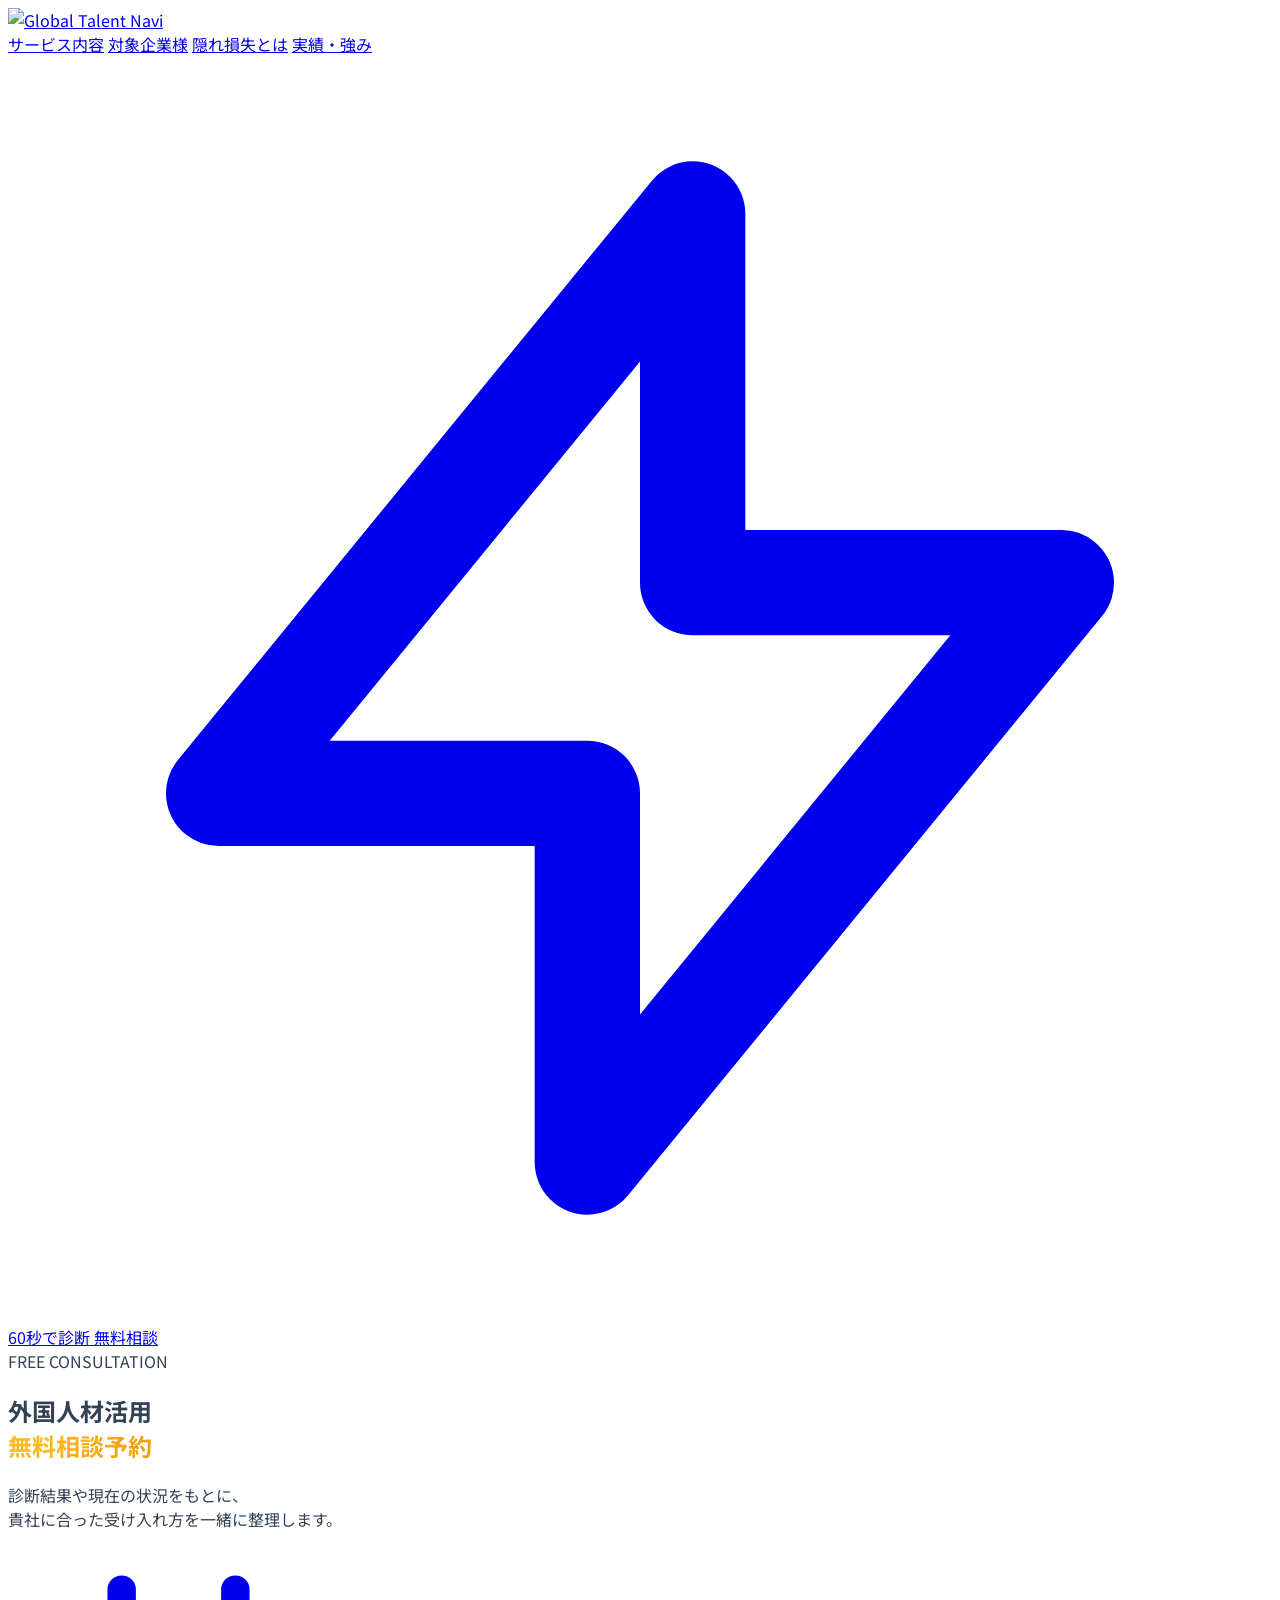
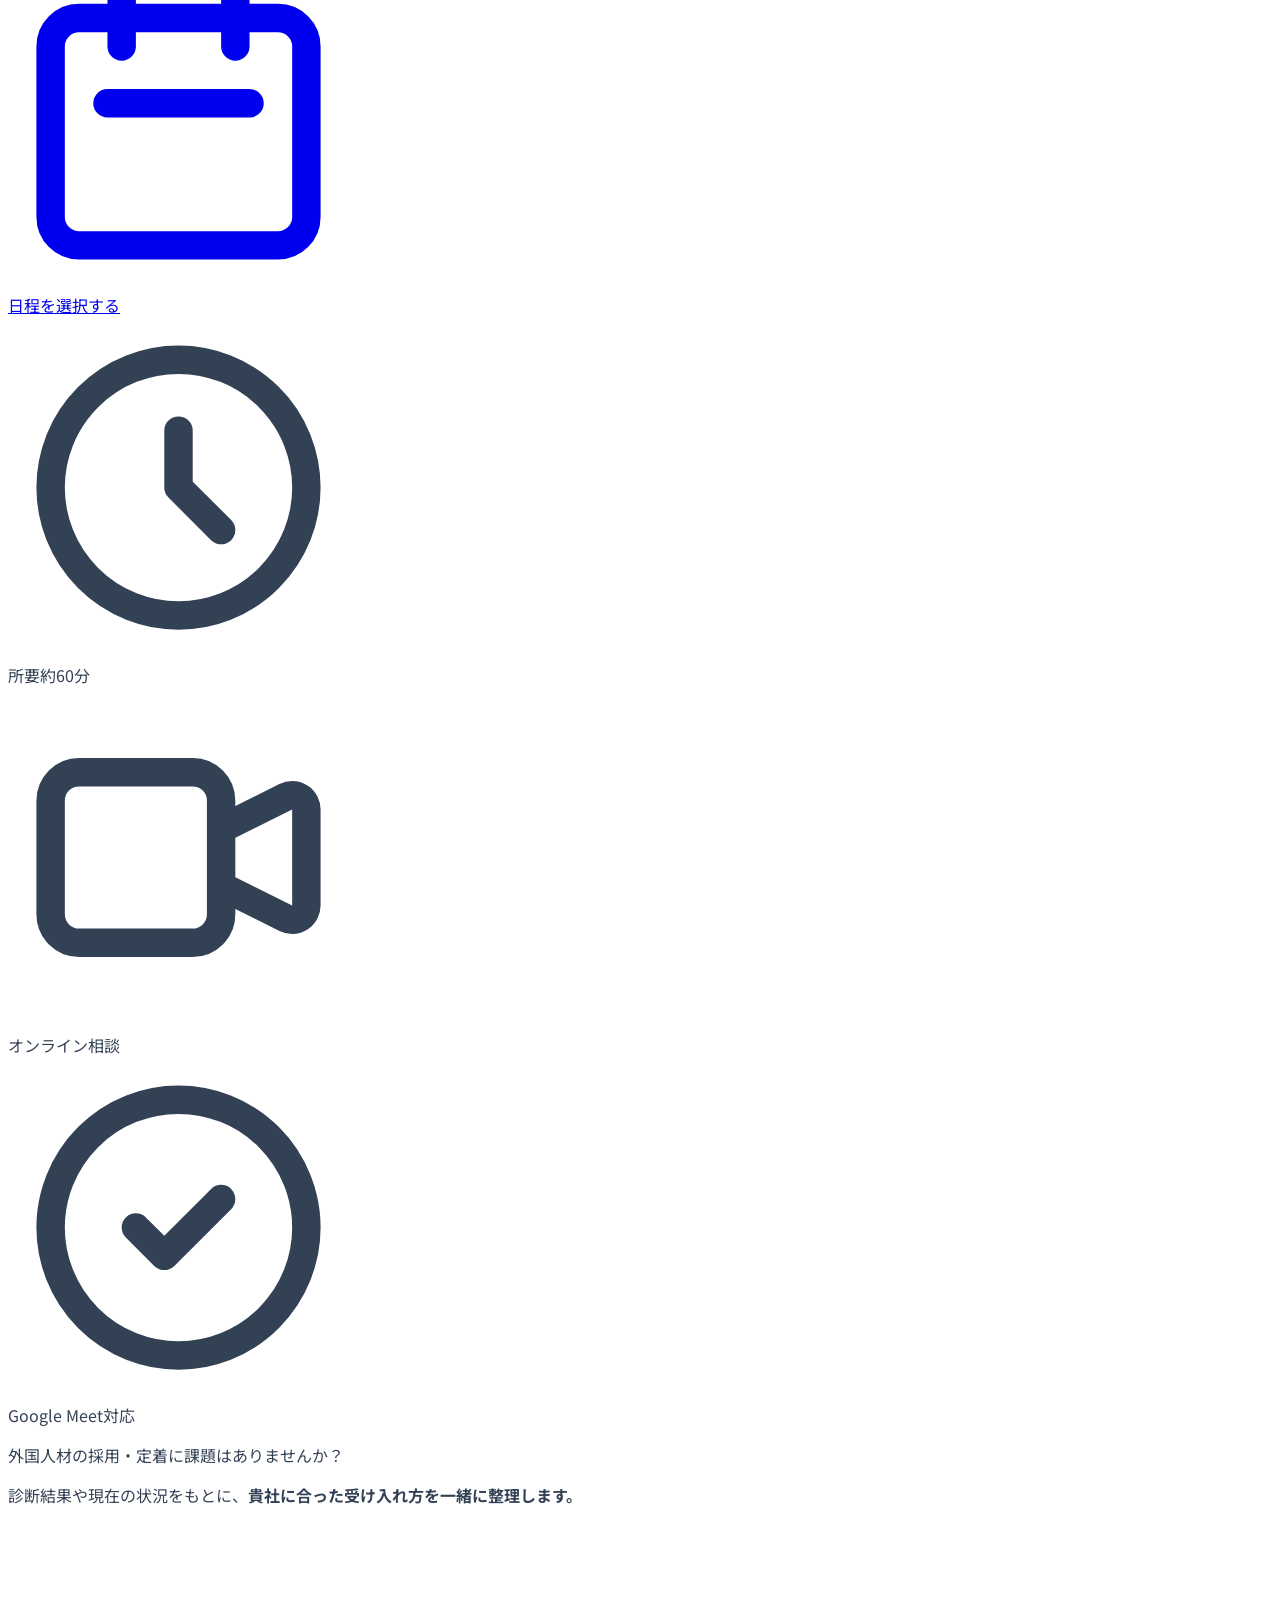
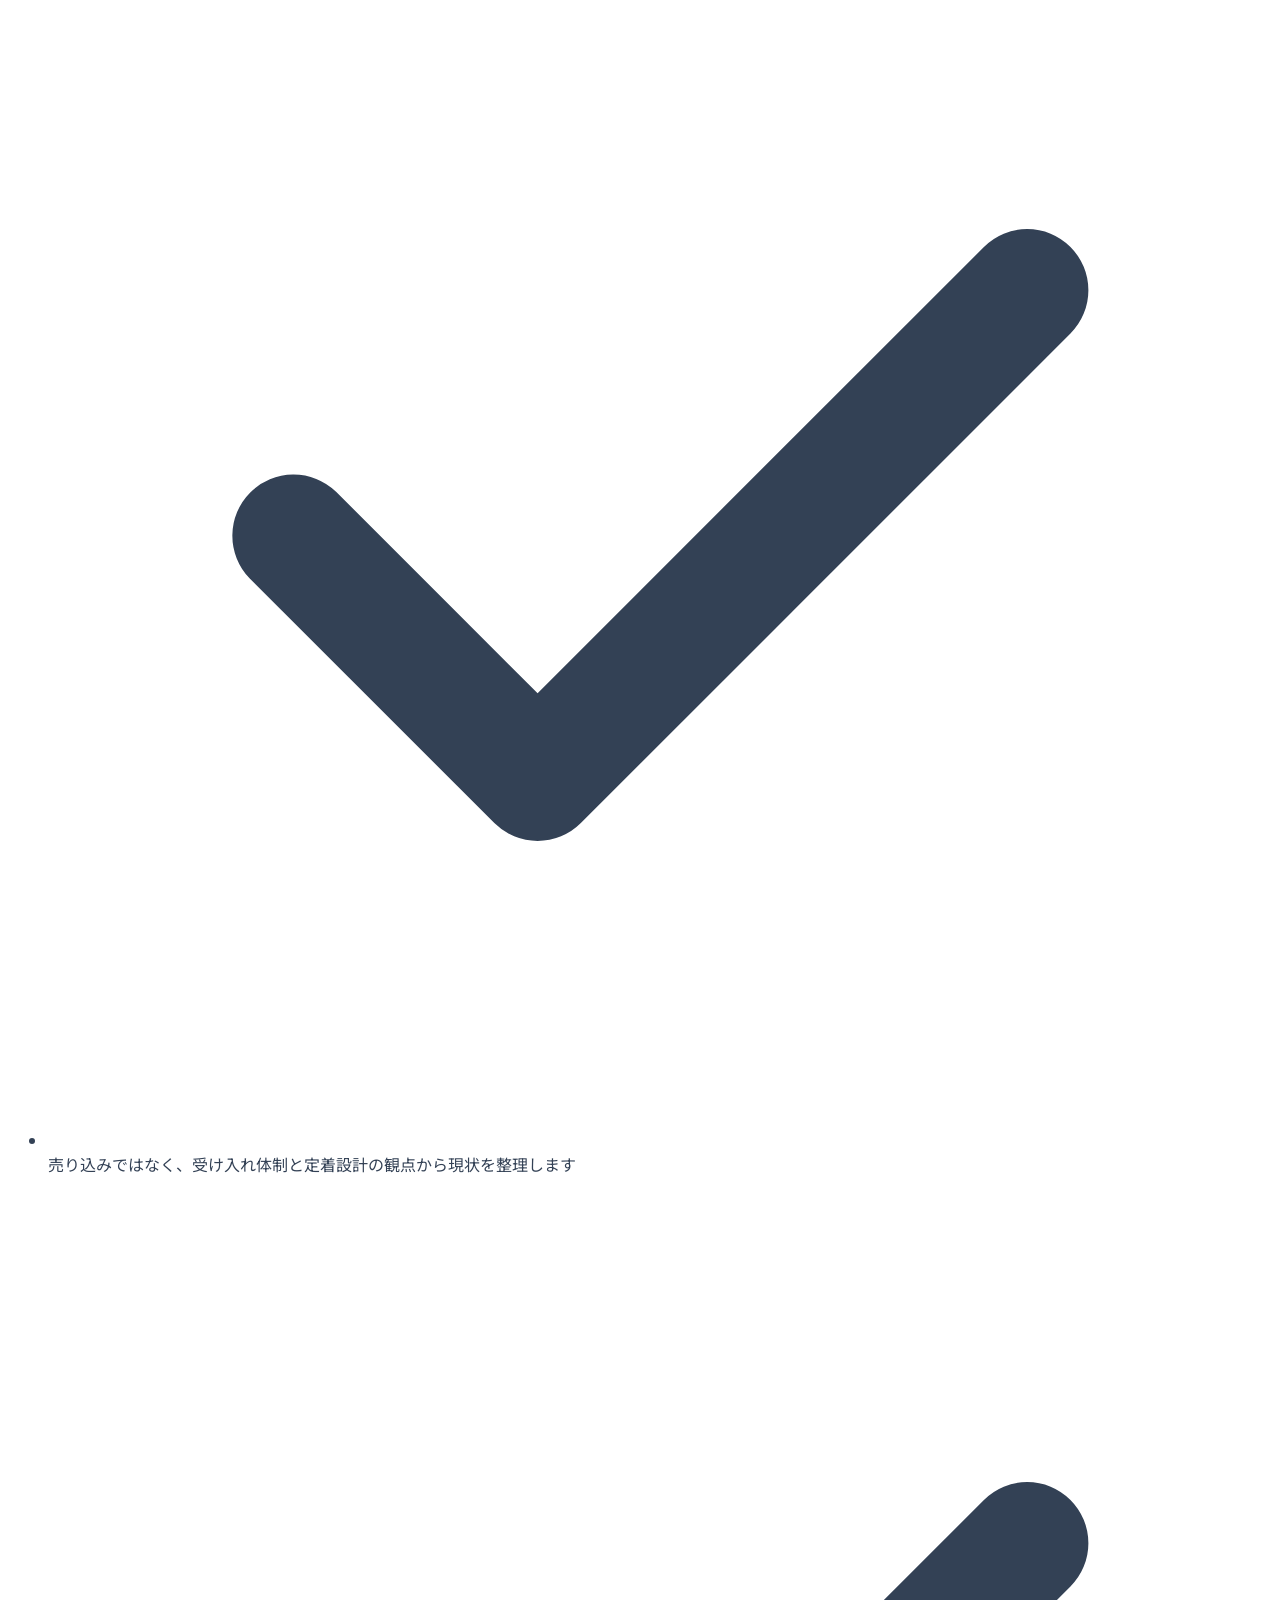
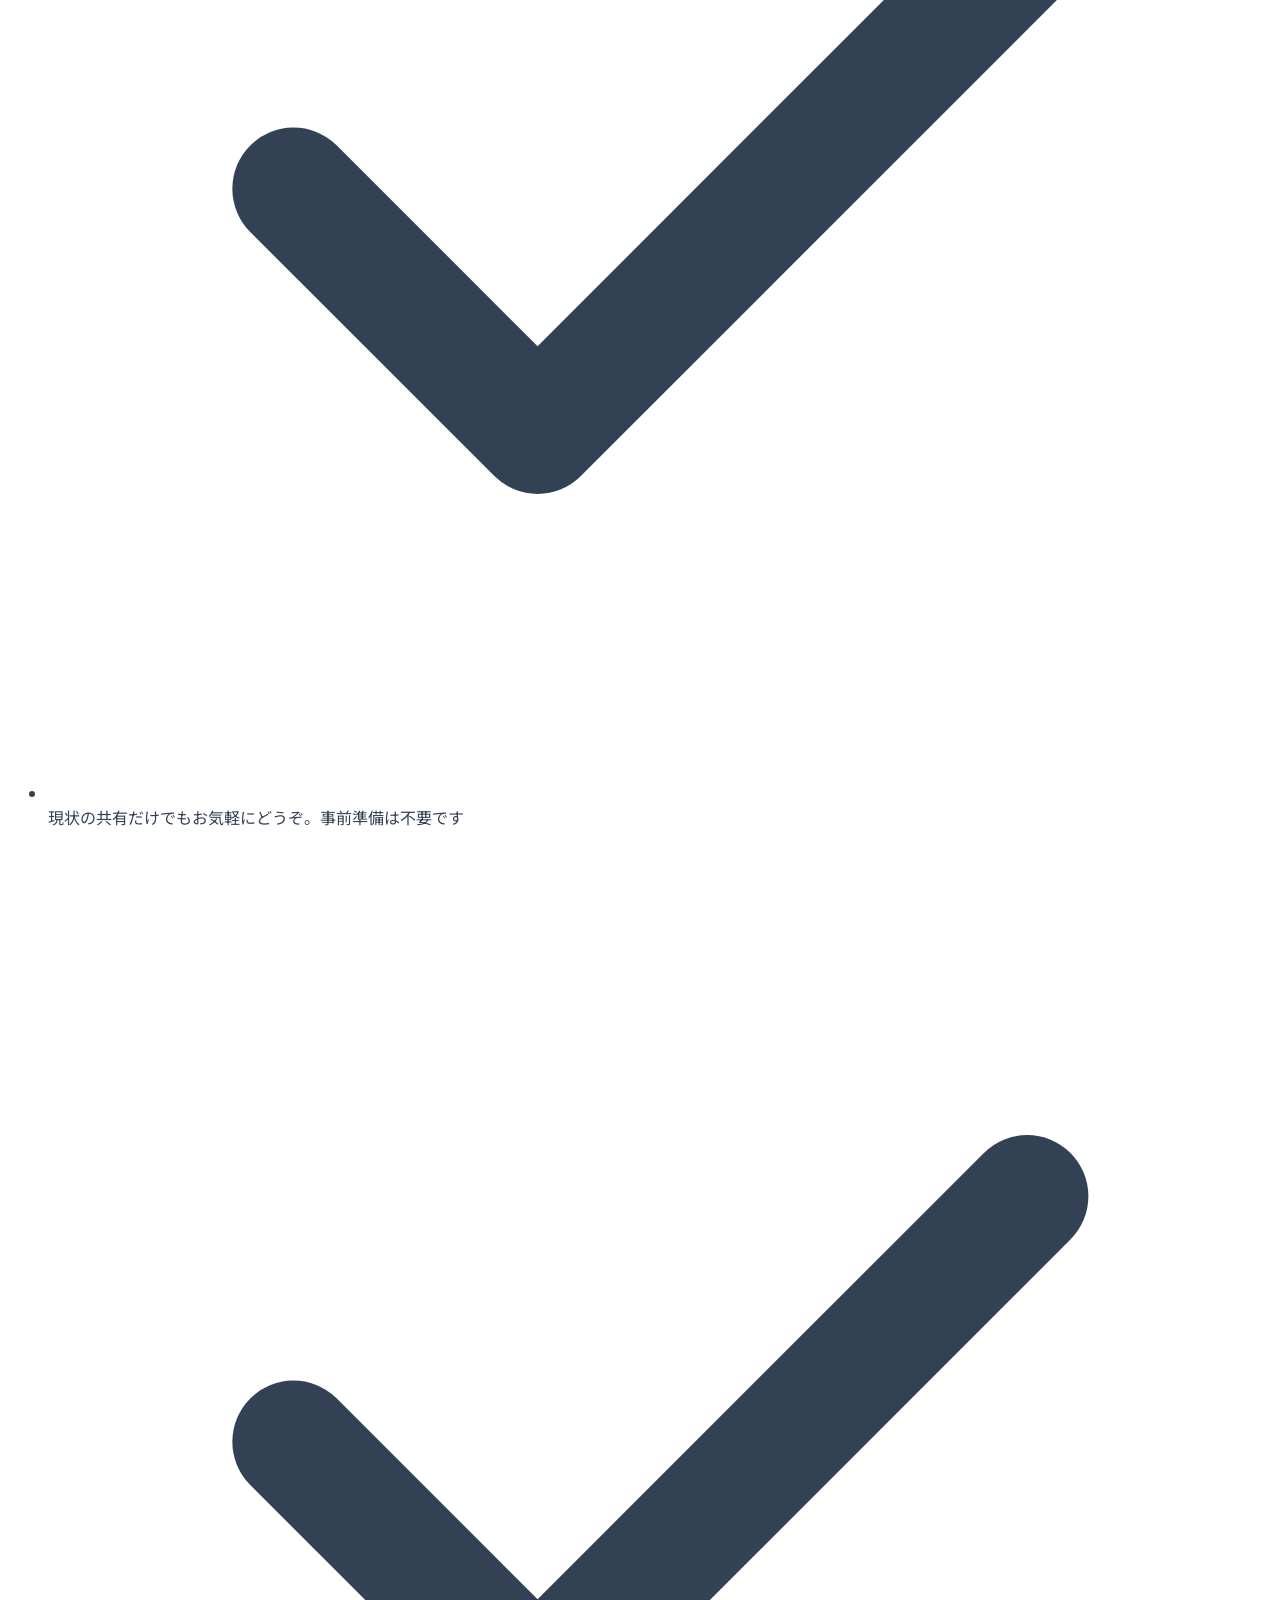
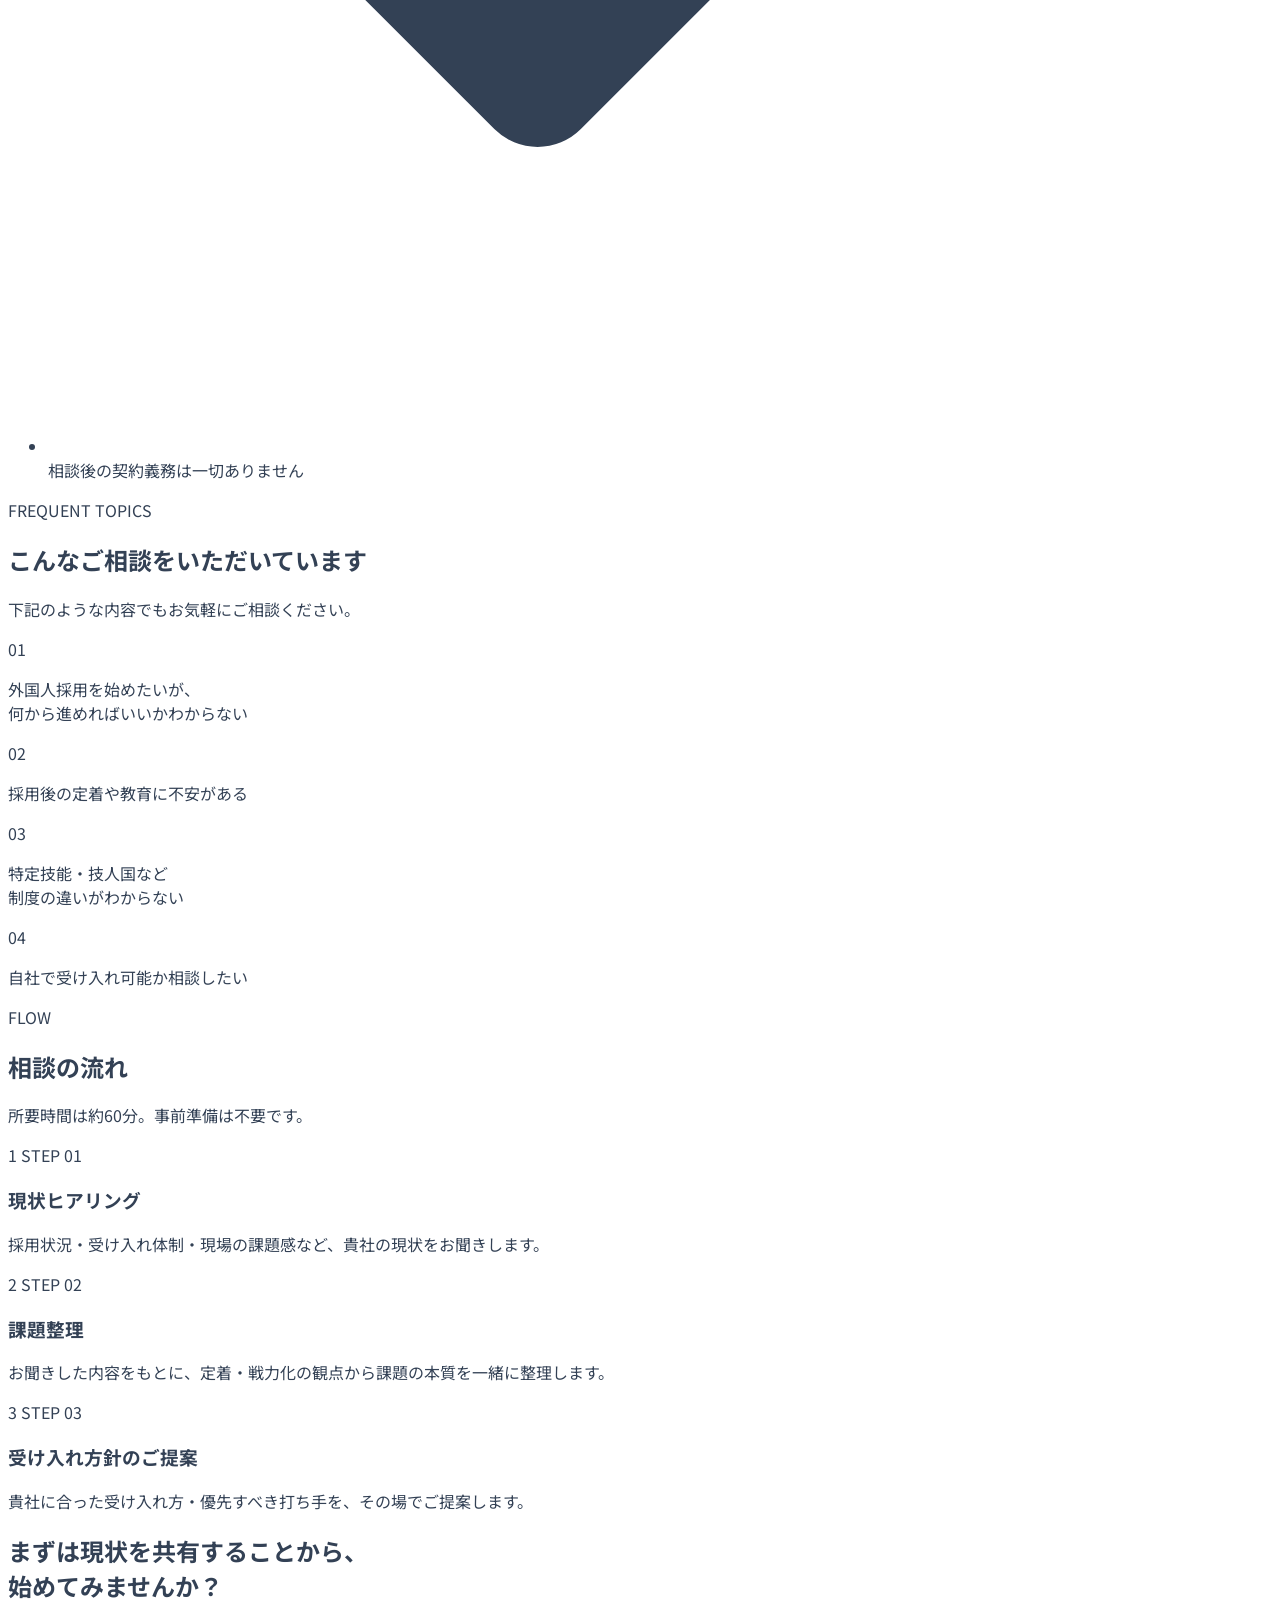
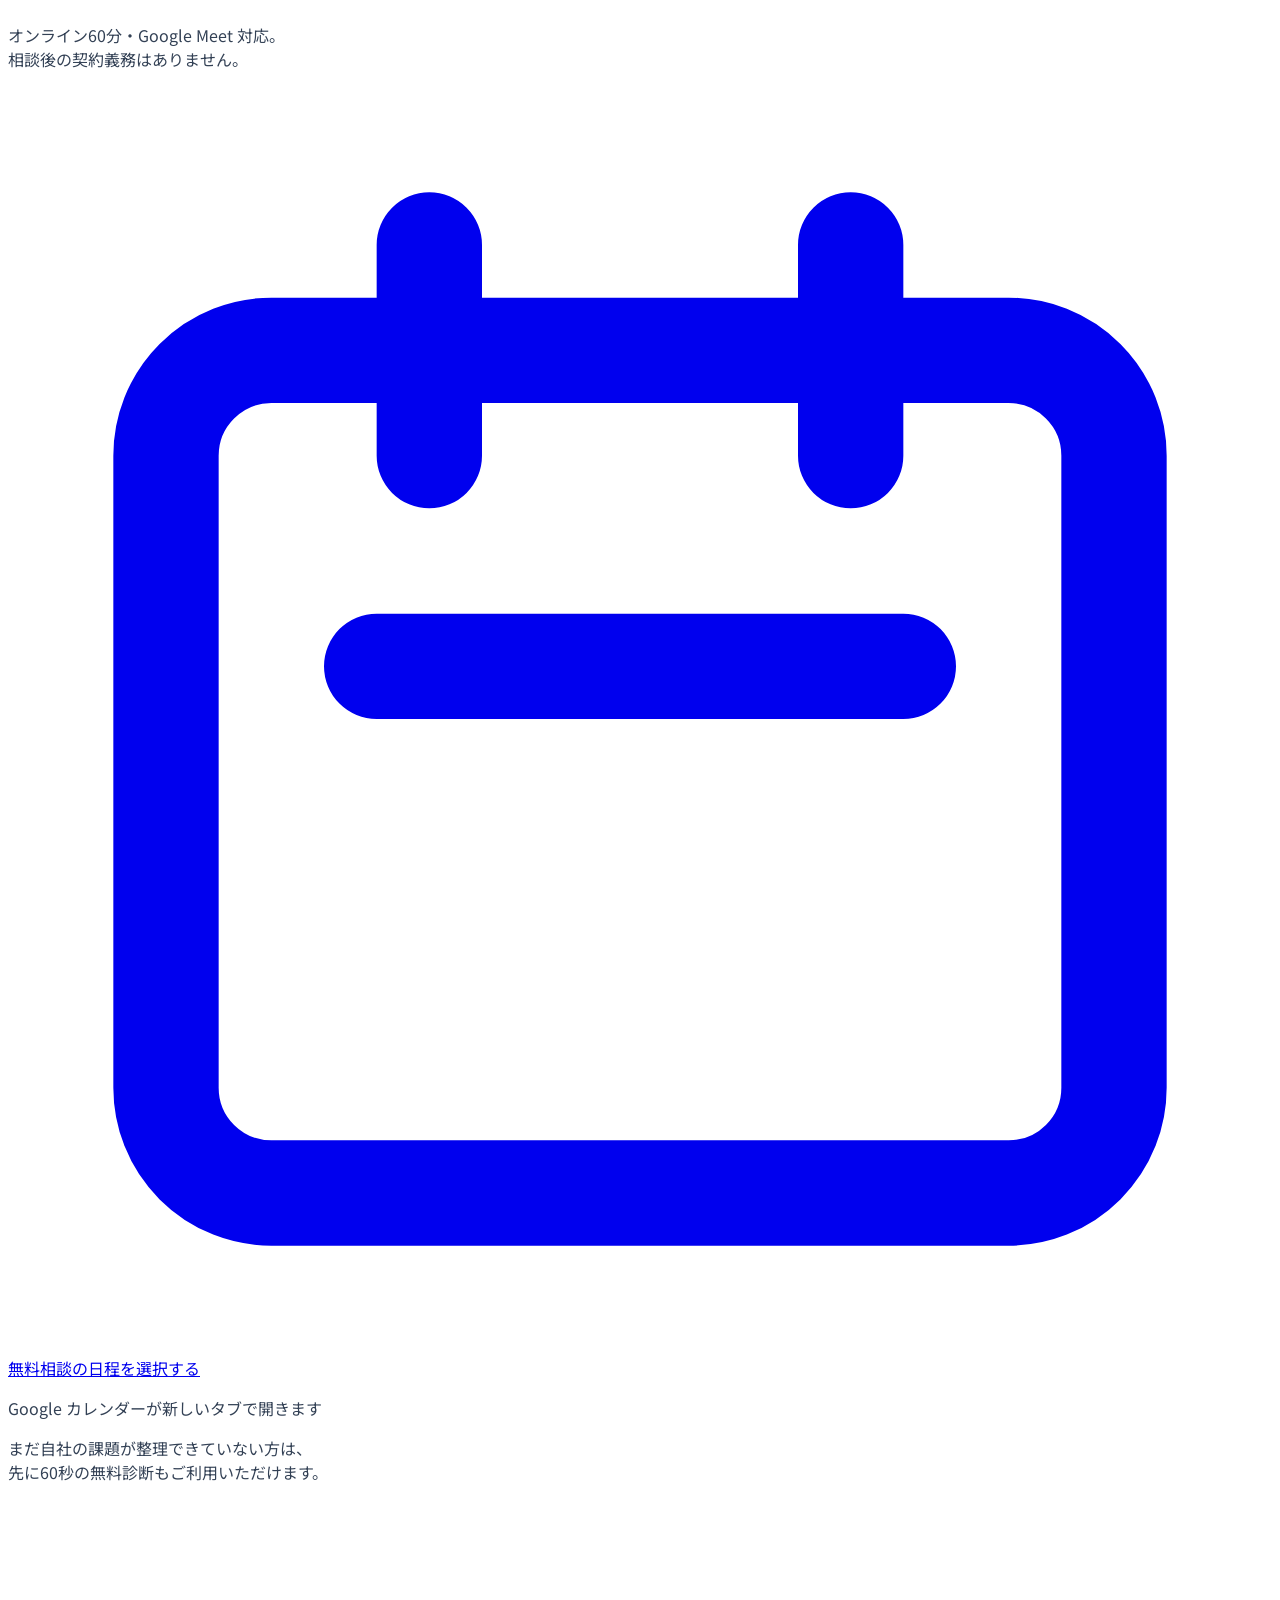
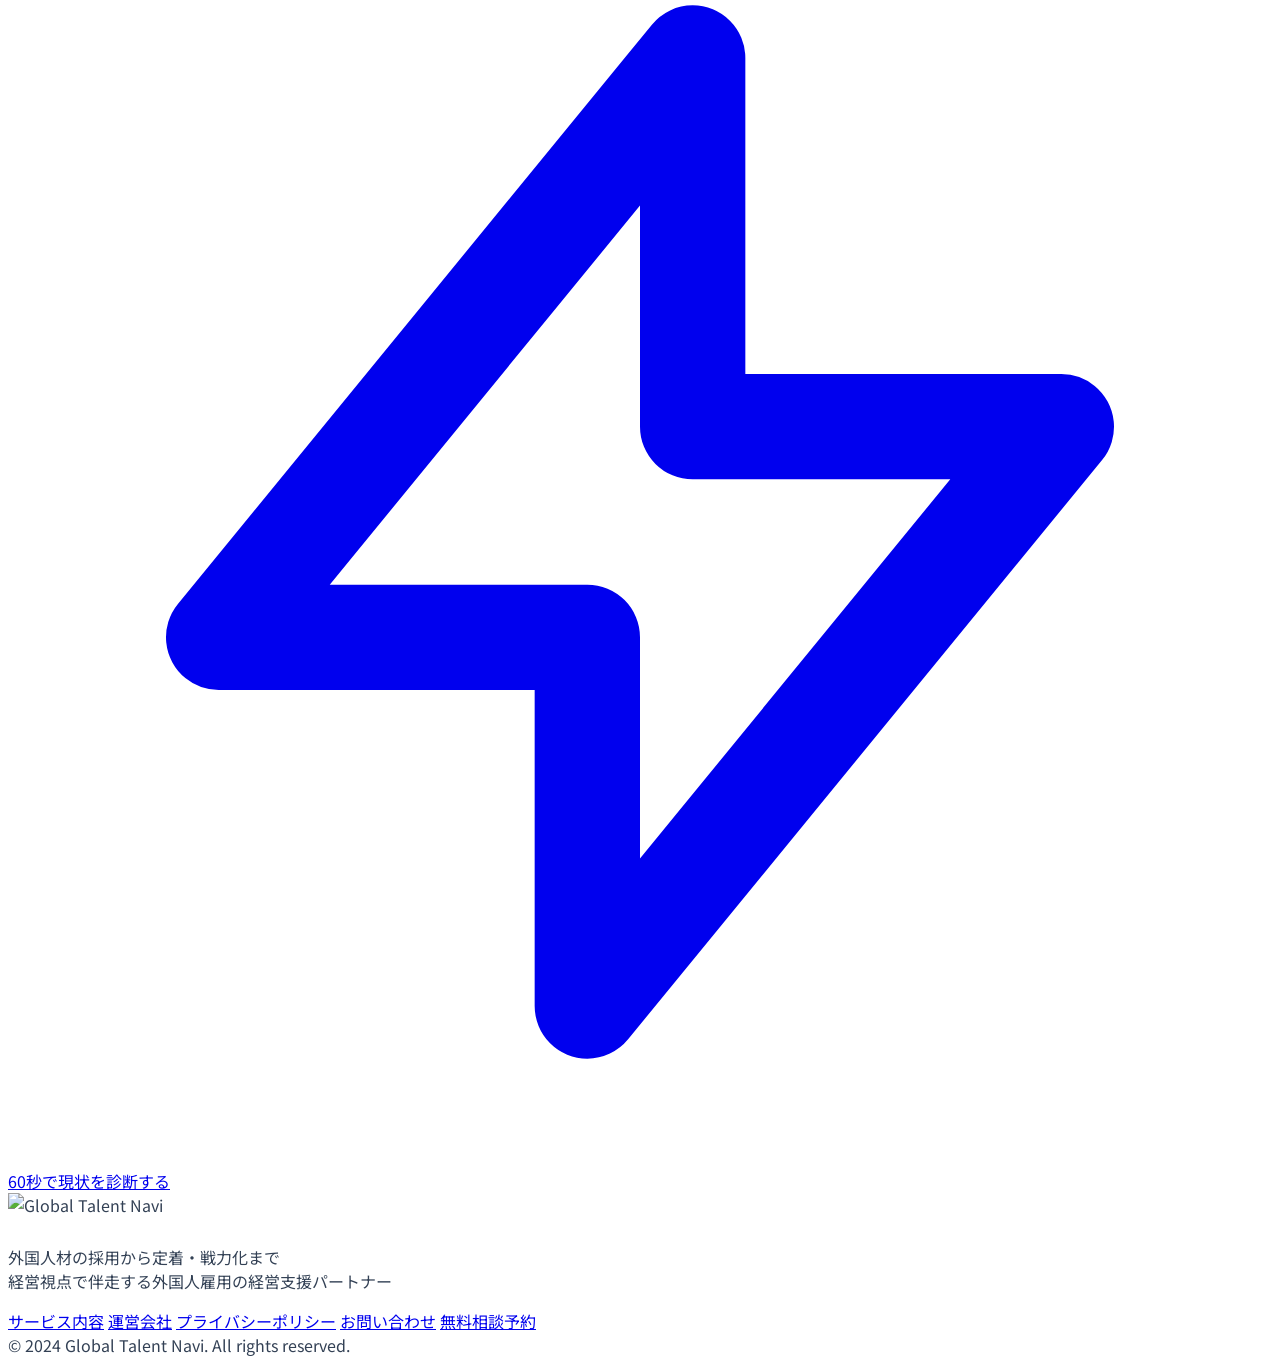
==== public/consultation/index.html @ 95b8019a "feat(consultation): add /consultation/ free consultation booking landing page - New brand-aligned bo" ====
<!DOCTYPE html>
<html lang="ja">
<head>
  <meta charset="UTF-8">
  <meta name="viewport" content="width=device-width, initial-scale=1.0">
  <!-- Google Analytics 4 -->
  <script async src="https://www.googletagmanager.com/gtag/js?id=G-HK43N5MW3L"></script>
  <script>
    window.dataLayer = window.dataLayer || [];
    function gtag(){dataLayer.push(arguments);}
    gtag('js', new Date());
    gtag('config', 'G-HK43N5MW3L');
  </script>
  <!-- End Google Analytics -->

  <title>外国人材活用 無料相談予約 | Global Talent Navi</title>
  <meta name="description" content="外国人材の採用・定着に関する無料相談（オンライン60分・Google Meet対応）。診断結果や貴社の現状をもとに、受け入れ方を一緒に整理します。">
  <meta name="robots" content="index,follow">

  <!-- OGP -->
  <meta property="og:type" content="website">
  <meta property="og:title" content="外国人材活用 無料相談予約 | Global Talent Navi">
  <meta property="og:description" content="外国人材の採用・定着に関する無料相談（オンライン60分・Google Meet対応）。診断結果や貴社の現状をもとに、受け入れ方を一緒に整理します。">
  <meta property="og:url" content="https://globaltalent-navi.com/consultation/">
  <meta property="og:image" content="https://globaltalent-navi.com/assets/images/ogp.png">
  <meta property="og:site_name" content="Global Talent Navi">
  <meta property="og:locale" content="ja_JP">

  <!-- Twitter Card -->
  <meta name="twitter:card" content="summary_large_image">
  <meta name="twitter:title" content="外国人材活用 無料相談予約 | Global Talent Navi">
  <meta name="twitter:description" content="外国人材の採用・定着に関する無料相談（オンライン60分・Google Meet対応）。診断結果や貴社の現状をもとに、受け入れ方を一緒に整理します。">
  <meta name="twitter:image" content="https://globaltalent-navi.com/assets/images/ogp.png">

  <!-- Favicon -->
  <link rel="icon" type="image/png" href="/assets/images/logo2.png">
  <link rel="apple-touch-icon" href="/assets/images/logo2.png">

  <!-- Canonical -->
  <link rel="canonical" href="https://globaltalent-navi.com/consultation/">

  <!-- Google Fonts -->
  <link rel="preconnect" href="https://fonts.googleapis.com">
  <link rel="preconnect" href="https://fonts.gstatic.com" crossorigin>
  <link href="https://fonts.googleapis.com/css2?family=Noto+Sans+JP:wght@300;400;500;700;900&display=swap" rel="stylesheet">

  <!-- Tailwind CSS via CDN -->
  <script src="https://cdn.tailwindcss.com"></script>
  <script>
    tailwind.config = {
      theme: {
        extend: {
          colors: {
            navy: {
              800: '#1e293b',
              900: '#0f172a',
            },
            gold: {
              400: '#fbbf24',
              500: '#f59e0b',
              600: '#d97706',
              700: '#b45309',
            }
          },
          fontFamily: {
            sans: ['"Noto Sans JP"', 'sans-serif'],
          }
        }
      }
    }
  </script>

  <style>
    html { scroll-behavior: smooth; }
    body { font-family: 'Noto Sans JP', sans-serif; color: #334155; }
    [id] { scroll-margin-top: 88px; }
    .footer-logo-img { height: 36px; width: auto; display: block; }
    .header-logo-img { height: 40px; width: auto; }
    .gradient-text {
      background: linear-gradient(to right, #fbbf24, #f59e0b);
      -webkit-background-clip: text;
      -webkit-text-fill-color: transparent;
    }
    .pulse-btn { animation: pulse-shadow 2.5s infinite; }
    @keyframes pulse-shadow {
      0% { box-shadow: 0 0 0 0 rgba(245, 158, 11, 0.6); }
      70% { box-shadow: 0 0 0 15px rgba(245, 158, 11, 0); }
      100% { box-shadow: 0 0 0 0 rgba(245, 158, 11, 0); }
    }
    .nowrap { display: inline-block; white-space: nowrap; }

    /* ===== Hero: スマホでもファーストビュー内にCTAが収まるよう詰める ===== */
    .hero-section {
      /* fixed header(80px) を差し引いてビューポートぴったりに */
      min-height: calc(100vh - 80px);
      display: flex;
      align-items: center;
    }
    @media (max-width: 767px) {
      .hero-title { font-size: clamp(26px, 7.2vw, 32px); line-height: 1.45; }
      .hero-sub { font-size: 14px; line-height: 1.7; }
      .hero-cta { font-size: 17px; padding: 16px 20px; min-height: 56px; }
    }
  </style>
</head>
<body class="antialiased bg-gray-50">

  <!-- ========== Header ========== -->
  <header id="header" class="fixed top-0 w-full bg-white/95 backdrop-blur-sm shadow-sm z-50">
    <div class="max-w-7xl mx-auto px-4 sm:px-6 lg:px-8 h-20 flex items-center justify-between">
      <a href="/" class="flex-shrink-0">
        <img src="/assets/images/logo2.png" alt="Global Talent Navi" class="header-logo-img">
      </a>
      <nav class="hidden lg:flex space-x-8">
        <a href="/service/" class="text-sm font-medium text-gray-600 hover:text-navy-900 transition">サービス内容</a>
        <a href="/#empathy" class="text-sm font-medium text-gray-600 hover:text-navy-900 transition">対象企業様</a>
        <a href="/#risk" class="text-sm font-medium text-gray-600 hover:text-navy-900 transition">隠れ損失とは</a>
        <a href="/#numbers" class="text-sm font-medium text-gray-600 hover:text-navy-900 transition">実績・強み</a>
      </nav>
      <div class="flex items-center gap-4">
        <a href="https://www.globaltalent-navi.com/diagnosis/" target="_blank" rel="noopener" data-cta-location="header" class="hidden md:flex text-gold-600 font-bold border-2 border-gold-500 px-4 py-2 rounded-full hover:bg-gold-50 transition text-sm items-center gap-1">
          <svg class="w-4 h-4" fill="none" stroke="currentColor" viewBox="0 0 24 24"><path stroke-linecap="round" stroke-linejoin="round" stroke-width="2" d="M13 10V3L4 14h7v7l9-11h-7z"></path></svg>
          60秒で診断
        </a>
        <a href="/consultation/" class="bg-navy-900 text-white font-bold px-6 py-2 rounded-full hover:bg-navy-800 transition text-sm">
          無料相談
        </a>
      </div>
    </div>
  </header>

  <!-- ========== Hero (ファーストビュー) ========== -->
  <section class="hero-section relative bg-navy-900 text-white pt-24 pb-12 lg:pt-28 lg:pb-20 px-4 overflow-hidden">
    <div class="absolute inset-0 z-0 opacity-20">
      <div class="absolute top-[-10%] right-[-5%] w-[40rem] h-[40rem] rounded-full bg-gold-600 blur-[100px]"></div>
      <div class="absolute bottom-[-10%] left-[-10%] w-[30rem] h-[30rem] rounded-full bg-blue-600 blur-[100px]"></div>
    </div>
    <div class="relative z-10 max-w-4xl mx-auto text-center w-full">
      <span class="text-gold-400 font-bold tracking-widest text-xs md:text-sm mb-4 inline-block border border-gold-400/60 px-3 py-1 rounded">FREE CONSULTATION</span>
      <h1 class="hero-title text-3xl md:text-5xl font-black leading-tight mb-5 md:mb-6 tracking-tight">
        外国人材活用<br class="md:hidden"><span class="gradient-text">無料相談予約</span>
      </h1>
      <p class="hero-sub text-gray-300 text-base md:text-lg leading-relaxed max-w-2xl mx-auto font-medium mb-7 md:mb-10">
        診断結果や現在の状況をもとに、<br class="md:hidden">
        貴社に合った受け入れ方を一緒に整理します。
      </p>

      <!-- メインCTA -->
      <div class="flex flex-col items-center gap-3">
        <a href="https://calendar.google.com/calendar/u/0/appointments/schedules/AcZssZ0h54zS4IpXEReThZeFR4vCksZE0X5A-HBDjZcuCIi32B-jlqhecHPG1qLvr44Y9YSF_kEb_0Fo"
           target="_blank" rel="noopener"
           data-consult-location="consultation_hero"
           class="hero-cta pulse-btn inline-flex items-center justify-center gap-2 bg-gradient-to-r from-gold-400 to-gold-600 text-navy-900 font-black text-lg md:text-2xl py-5 px-8 md:px-14 rounded-full shadow-2xl hover:scale-105 transition-transform duration-300 w-full sm:w-auto">
          <svg class="w-5 h-5 md:w-7 md:h-7" fill="none" stroke="currentColor" viewBox="0 0 24 24"><path stroke-linecap="round" stroke-linejoin="round" stroke-width="2" d="M8 7V3m8 4V3m-9 8h10M5 21h14a2 2 0 002-2V7a2 2 0 00-2-2H5a2 2 0 00-2 2v12a2 2 0 002 2z"></path></svg>
          日程を選択する
        </a>

        <!-- 仕様サマリー（チップ） -->
        <div class="mt-4 flex flex-wrap justify-center gap-x-3 gap-y-2 text-xs md:text-sm text-gray-300 font-bold">
          <span class="flex items-center gap-1 bg-white/5 border border-white/10 px-3 py-1.5 rounded-full">
            <svg class="w-3.5 h-3.5 text-gold-400" fill="none" stroke="currentColor" viewBox="0 0 24 24"><path stroke-linecap="round" stroke-linejoin="round" stroke-width="2" d="M12 8v4l3 3m6-3a9 9 0 11-18 0 9 9 0 0118 0z"></path></svg>
            所要約60分
          </span>
          <span class="flex items-center gap-1 bg-white/5 border border-white/10 px-3 py-1.5 rounded-full">
            <svg class="w-3.5 h-3.5 text-gold-400" fill="none" stroke="currentColor" viewBox="0 0 24 24"><path stroke-linecap="round" stroke-linejoin="round" stroke-width="2" d="M15 10l4.553-2.276A1 1 0 0121 8.618v6.764a1 1 0 01-1.447.894L15 14M5 18h8a2 2 0 002-2V8a2 2 0 00-2-2H5a2 2 0 00-2 2v8a2 2 0 002 2z"></path></svg>
            オンライン相談
          </span>
          <span class="flex items-center gap-1 bg-white/5 border border-white/10 px-3 py-1.5 rounded-full">
            <svg class="w-3.5 h-3.5 text-gold-400" fill="none" stroke="currentColor" viewBox="0 0 24 24"><path stroke-linecap="round" stroke-linejoin="round" stroke-width="2" d="M9 12l2 2 4-4m6 2a9 9 0 11-18 0 9 9 0 0118 0z"></path></svg>
            Google Meet対応
          </span>
        </div>
      </div>
    </div>
  </section>

  <!-- ========== 安心感セクション ========== -->
  <section class="py-14 lg:py-20 bg-white px-4 border-b border-gray-100">
    <div class="max-w-3xl mx-auto">
      <div class="bg-gray-50 border-l-4 border-gold-500 rounded-r-lg p-6 md:p-8 space-y-3 text-gray-700 leading-relaxed">
        <p class="text-base md:text-lg">外国人材の採用・定着に課題はありませんか？</p>
        <p class="text-base md:text-lg">診断結果や現在の状況をもとに、<strong class="text-navy-900">貴社に合った受け入れ方を一緒に整理します。</strong></p>
        <ul class="pt-2 space-y-2 text-sm md:text-base text-gray-600">
          <li class="flex items-start gap-2">
            <svg class="w-5 h-5 text-green-500 mt-0.5 flex-shrink-0" fill="currentColor" viewBox="0 0 20 20"><path d="M16.707 5.293a1 1 0 010 1.414l-8 8a1 1 0 01-1.414 0l-4-4a1 1 0 011.414-1.414L8 12.586l7.293-7.293a1 1 0 011.414 0z"></path></svg>
            <span>売り込みではなく、受け入れ体制と定着設計の観点から現状を整理します</span>
          </li>
          <li class="flex items-start gap-2">
            <svg class="w-5 h-5 text-green-500 mt-0.5 flex-shrink-0" fill="currentColor" viewBox="0 0 20 20"><path d="M16.707 5.293a1 1 0 010 1.414l-8 8a1 1 0 01-1.414 0l-4-4a1 1 0 011.414-1.414L8 12.586l7.293-7.293a1 1 0 011.414 0z"></path></svg>
            <span>現状の共有だけでもお気軽にどうぞ。事前準備は不要です</span>
          </li>
          <li class="flex items-start gap-2">
            <svg class="w-5 h-5 text-green-500 mt-0.5 flex-shrink-0" fill="currentColor" viewBox="0 0 20 20"><path d="M16.707 5.293a1 1 0 010 1.414l-8 8a1 1 0 01-1.414 0l-4-4a1 1 0 011.414-1.414L8 12.586l7.293-7.293a1 1 0 011.414 0z"></path></svg>
            <span>相談後の契約義務は一切ありません</span>
          </li>
        </ul>
      </div>
    </div>
  </section>

  <!-- ========== 相談内容カード ========== -->
  <section class="py-14 lg:py-20 bg-gray-50 px-4">
    <div class="max-w-5xl mx-auto">
      <div class="text-center mb-10">
        <span class="text-navy-900 font-bold tracking-widest text-sm mb-2 inline-block border border-navy-900 px-3 py-1 rounded">FREQUENT TOPICS</span>
        <h2 class="text-2xl md:text-3xl font-black text-gray-900 mt-4 leading-tight">こんなご相談をいただいています</h2>
        <p class="text-gray-600 mt-3 text-sm md:text-base">下記のような内容でもお気軽にご相談ください。</p>
      </div>
      <div class="grid md:grid-cols-2 gap-4 md:gap-6">
        <div class="bg-white border-t-4 border-navy-900 rounded-lg p-6 shadow-sm">
          <div class="flex items-start gap-3">
            <span class="flex-shrink-0 w-9 h-9 bg-navy-900 text-white rounded-full flex items-center justify-center font-bold text-sm">01</span>
            <p class="font-bold text-gray-900 leading-relaxed">外国人採用を始めたいが、<br class="md:hidden">何から進めればいいかわからない</p>
          </div>
        </div>
        <div class="bg-white border-t-4 border-navy-900 rounded-lg p-6 shadow-sm">
          <div class="flex items-start gap-3">
            <span class="flex-shrink-0 w-9 h-9 bg-navy-900 text-white rounded-full flex items-center justify-center font-bold text-sm">02</span>
            <p class="font-bold text-gray-900 leading-relaxed">採用後の定着や教育に不安がある</p>
          </div>
        </div>
        <div class="bg-white border-t-4 border-navy-900 rounded-lg p-6 shadow-sm">
          <div class="flex items-start gap-3">
            <span class="flex-shrink-0 w-9 h-9 bg-navy-900 text-white rounded-full flex items-center justify-center font-bold text-sm">03</span>
            <p class="font-bold text-gray-900 leading-relaxed">特定技能・技人国など<br class="md:hidden">制度の違いがわからない</p>
          </div>
        </div>
        <div class="bg-white border-t-4 border-navy-900 rounded-lg p-6 shadow-sm">
          <div class="flex items-start gap-3">
            <span class="flex-shrink-0 w-9 h-9 bg-navy-900 text-white rounded-full flex items-center justify-center font-bold text-sm">04</span>
            <p class="font-bold text-gray-900 leading-relaxed">自社で受け入れ可能か相談したい</p>
          </div>
        </div>
      </div>
    </div>
  </section>

  <!-- ========== 相談の流れ ========== -->
  <section class="py-14 lg:py-20 bg-white px-4 border-t border-gray-100">
    <div class="max-w-5xl mx-auto">
      <div class="text-center mb-12">
        <span class="text-gold-600 font-bold tracking-widest text-sm mb-2 inline-block border-l-4 border-gold-500 pl-2">FLOW</span>
        <h2 class="text-2xl md:text-3xl font-black text-navy-900 mt-2 leading-tight">相談の流れ</h2>
        <p class="text-gray-600 mt-3 text-sm md:text-base">所要時間は約60分。事前準備は不要です。</p>
      </div>

      <div class="grid md:grid-cols-3 gap-5 md:gap-6 relative">
        <!-- STEP 1 -->
        <div class="bg-gray-50 rounded-xl p-6 md:p-8 border border-gray-200 relative">
          <div class="flex items-center gap-3 mb-4">
            <span class="flex-shrink-0 w-12 h-12 bg-navy-900 text-white rounded-full flex items-center justify-center font-black text-lg">1</span>
            <span class="text-xs font-bold text-gold-600 tracking-widest">STEP 01</span>
          </div>
          <h3 class="font-bold text-lg text-navy-900 mb-2">現状ヒアリング</h3>
          <p class="text-gray-600 text-sm leading-relaxed">採用状況・受け入れ体制・現場の課題感など、貴社の現状をお聞きします。</p>
        </div>
        <!-- STEP 2 -->
        <div class="bg-gray-50 rounded-xl p-6 md:p-8 border border-gray-200 relative">
          <div class="flex items-center gap-3 mb-4">
            <span class="flex-shrink-0 w-12 h-12 bg-navy-900 text-white rounded-full flex items-center justify-center font-black text-lg">2</span>
            <span class="text-xs font-bold text-gold-600 tracking-widest">STEP 02</span>
          </div>
          <h3 class="font-bold text-lg text-navy-900 mb-2">課題整理</h3>
          <p class="text-gray-600 text-sm leading-relaxed">お聞きした内容をもとに、定着・戦力化の観点から課題の本質を一緒に整理します。</p>
        </div>
        <!-- STEP 3 -->
        <div class="bg-gray-50 rounded-xl p-6 md:p-8 border-2 border-gold-500 relative shadow-md">
          <div class="flex items-center gap-3 mb-4">
            <span class="flex-shrink-0 w-12 h-12 bg-gold-500 text-navy-900 rounded-full flex items-center justify-center font-black text-lg">3</span>
            <span class="text-xs font-bold text-gold-600 tracking-widest">STEP 03</span>
          </div>
          <h3 class="font-bold text-lg text-navy-900 mb-2">受け入れ方針のご提案</h3>
          <p class="text-gray-600 text-sm leading-relaxed">貴社に合った受け入れ方・優先すべき打ち手を、その場でご提案します。</p>
        </div>
      </div>
    </div>
  </section>

  <!-- ========== 下部CTA ========== -->
  <section class="py-16 lg:py-24 bg-gradient-to-br from-navy-900 to-navy-800 text-white px-4 border-t-8 border-gold-500">
    <div class="max-w-3xl mx-auto text-center">
      <h2 class="text-2xl md:text-4xl font-black mb-4 leading-tight">まずは現状を共有することから、<br class="md:hidden">始めてみませんか？</h2>
      <p class="text-gray-300 text-base md:text-lg font-medium mb-10">オンライン60分・Google Meet 対応。<br class="md:hidden">相談後の契約義務はありません。</p>

      <div class="flex flex-col items-center gap-4">
        <a href="https://calendar.google.com/calendar/u/0/appointments/schedules/AcZssZ0h54zS4IpXEReThZeFR4vCksZE0X5A-HBDjZcuCIi32B-jlqhecHPG1qLvr44Y9YSF_kEb_0Fo"
           target="_blank" rel="noopener"
           data-consult-location="consultation_bottom"
           class="pulse-btn inline-flex items-center justify-center gap-2 bg-gradient-to-r from-gold-400 to-gold-600 text-navy-900 font-black text-lg md:text-2xl py-5 px-8 md:px-14 rounded-full shadow-[0_0_40px_rgba(245,158,11,0.4)] hover:scale-105 transition-transform duration-300 w-full sm:w-auto">
          <svg class="w-5 h-5 md:w-7 md:h-7" fill="none" stroke="currentColor" viewBox="0 0 24 24"><path stroke-linecap="round" stroke-linejoin="round" stroke-width="2" d="M8 7V3m8 4V3m-9 8h10M5 21h14a2 2 0 002-2V7a2 2 0 00-2-2H5a2 2 0 00-2 2v12a2 2 0 002 2z"></path></svg>
          無料相談の日程を選択する
        </a>
        <p class="text-xs text-gray-400">Google カレンダーが新しいタブで開きます</p>
      </div>

      <!-- 補助導線 -->
      <div class="mt-14 pt-10 border-t border-gray-700">
        <p class="text-gray-300 text-sm md:text-base mb-4">まだ自社の課題が整理できていない方は、<br class="md:hidden">先に60秒の無料診断もご利用いただけます。</p>
        <a href="https://www.globaltalent-navi.com/diagnosis/" target="_blank" rel="noopener" data-cta-location="consultation_diagnosis"
           class="inline-flex items-center justify-center gap-2 text-gold-400 font-bold border-2 border-gold-400/70 px-6 py-3 rounded-full hover:bg-gold-400/10 transition text-sm md:text-base">
          <svg class="w-4 h-4" fill="none" stroke="currentColor" viewBox="0 0 24 24"><path stroke-linecap="round" stroke-linejoin="round" stroke-width="2" d="M13 10V3L4 14h7v7l9-11h-7z"></path></svg>
          60秒で現状を診断する
        </a>
      </div>
    </div>
  </section>

  <!-- ========== Footer ========== -->
  <footer class="bg-gray-900 text-gray-400 py-12 px-4 border-t border-gray-800">
    <div class="max-w-7xl mx-auto flex flex-col md:flex-row justify-between items-center gap-6">
      <div class="text-center md:text-left">
        <div class="flex items-center gap-2 justify-center md:justify-start mb-2">
          <img src="/assets/images/logo2.png" alt="Global Talent Navi" class="footer-logo-img">
        </div>
        <p class="text-sm">外国人材の採用から定着・戦力化まで<br>経営視点で伴走する外国人雇用の経営支援パートナー</p>
      </div>
      <div class="flex flex-wrap justify-center gap-x-6 gap-y-2 text-sm">
        <a href="/service/" class="hover:text-white transition">サービス内容</a>
        <a href="https://www.flair-staff.co.jp/company.html" target="_blank" rel="noopener" class="hover:text-white transition">運営会社</a>
        <a href="/privacy" class="hover:text-white transition">プライバシーポリシー</a>
        <a href="/contact" class="hover:text-white transition">お問い合わせ</a>
        <a href="/consultation/" class="hover:text-white transition">無料相談予約</a>
      </div>
    </div>
    <div class="max-w-7xl mx-auto mt-8 text-center text-xs text-gray-600">&copy; 2024 Global Talent Navi. All rights reserved.</div>
  </footer>

</body>
</html>
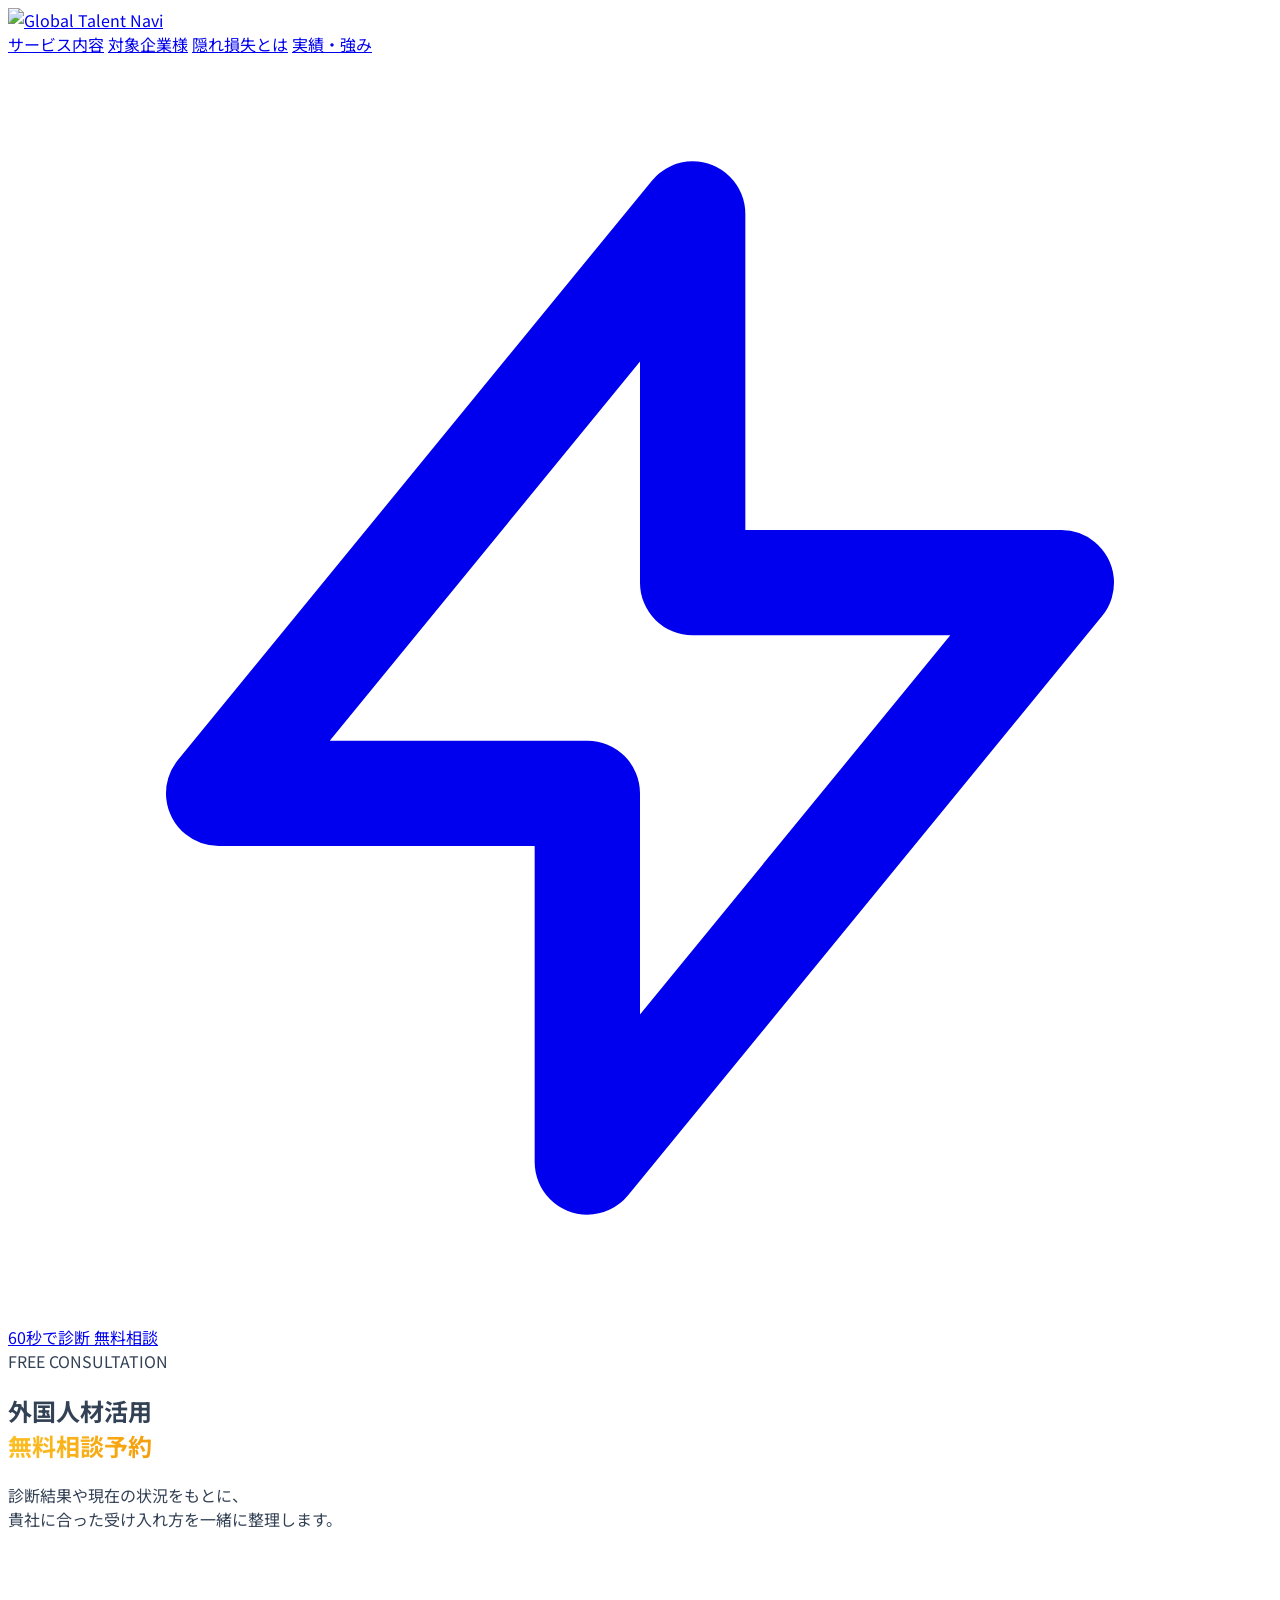
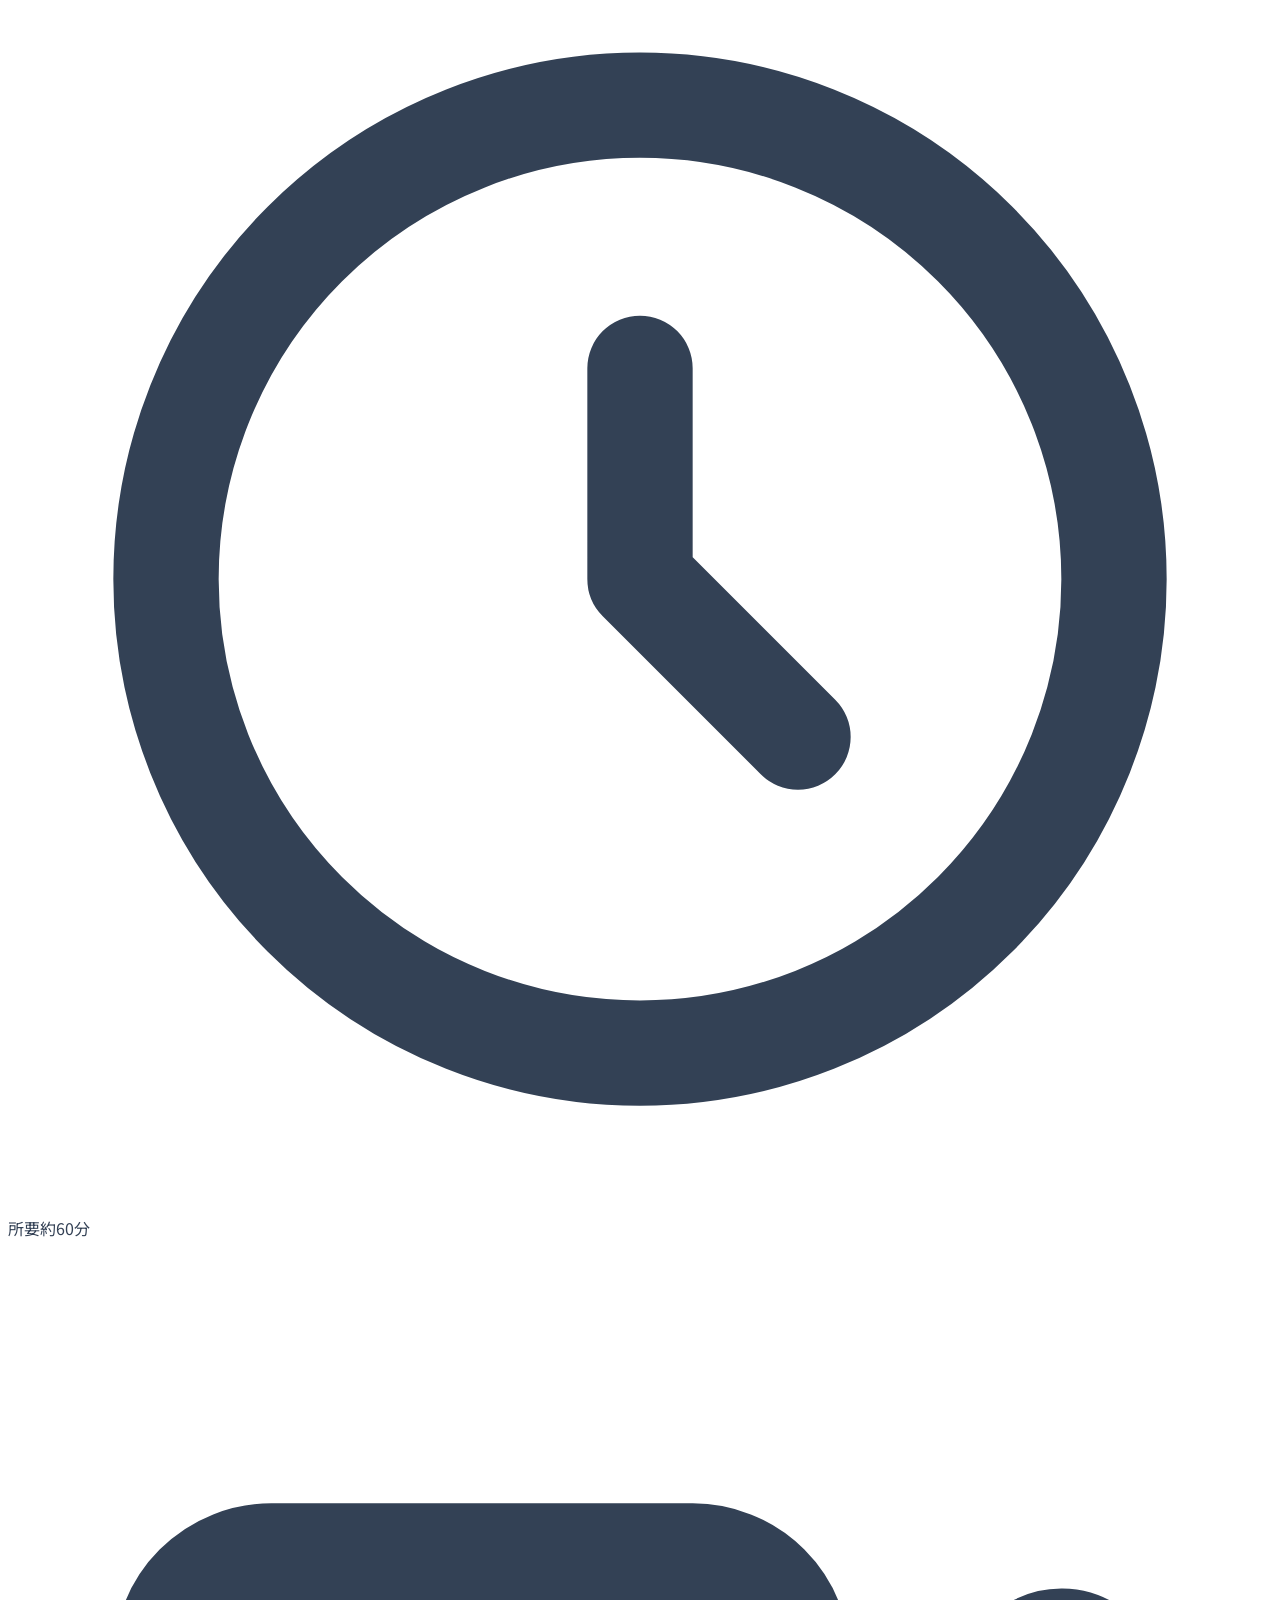
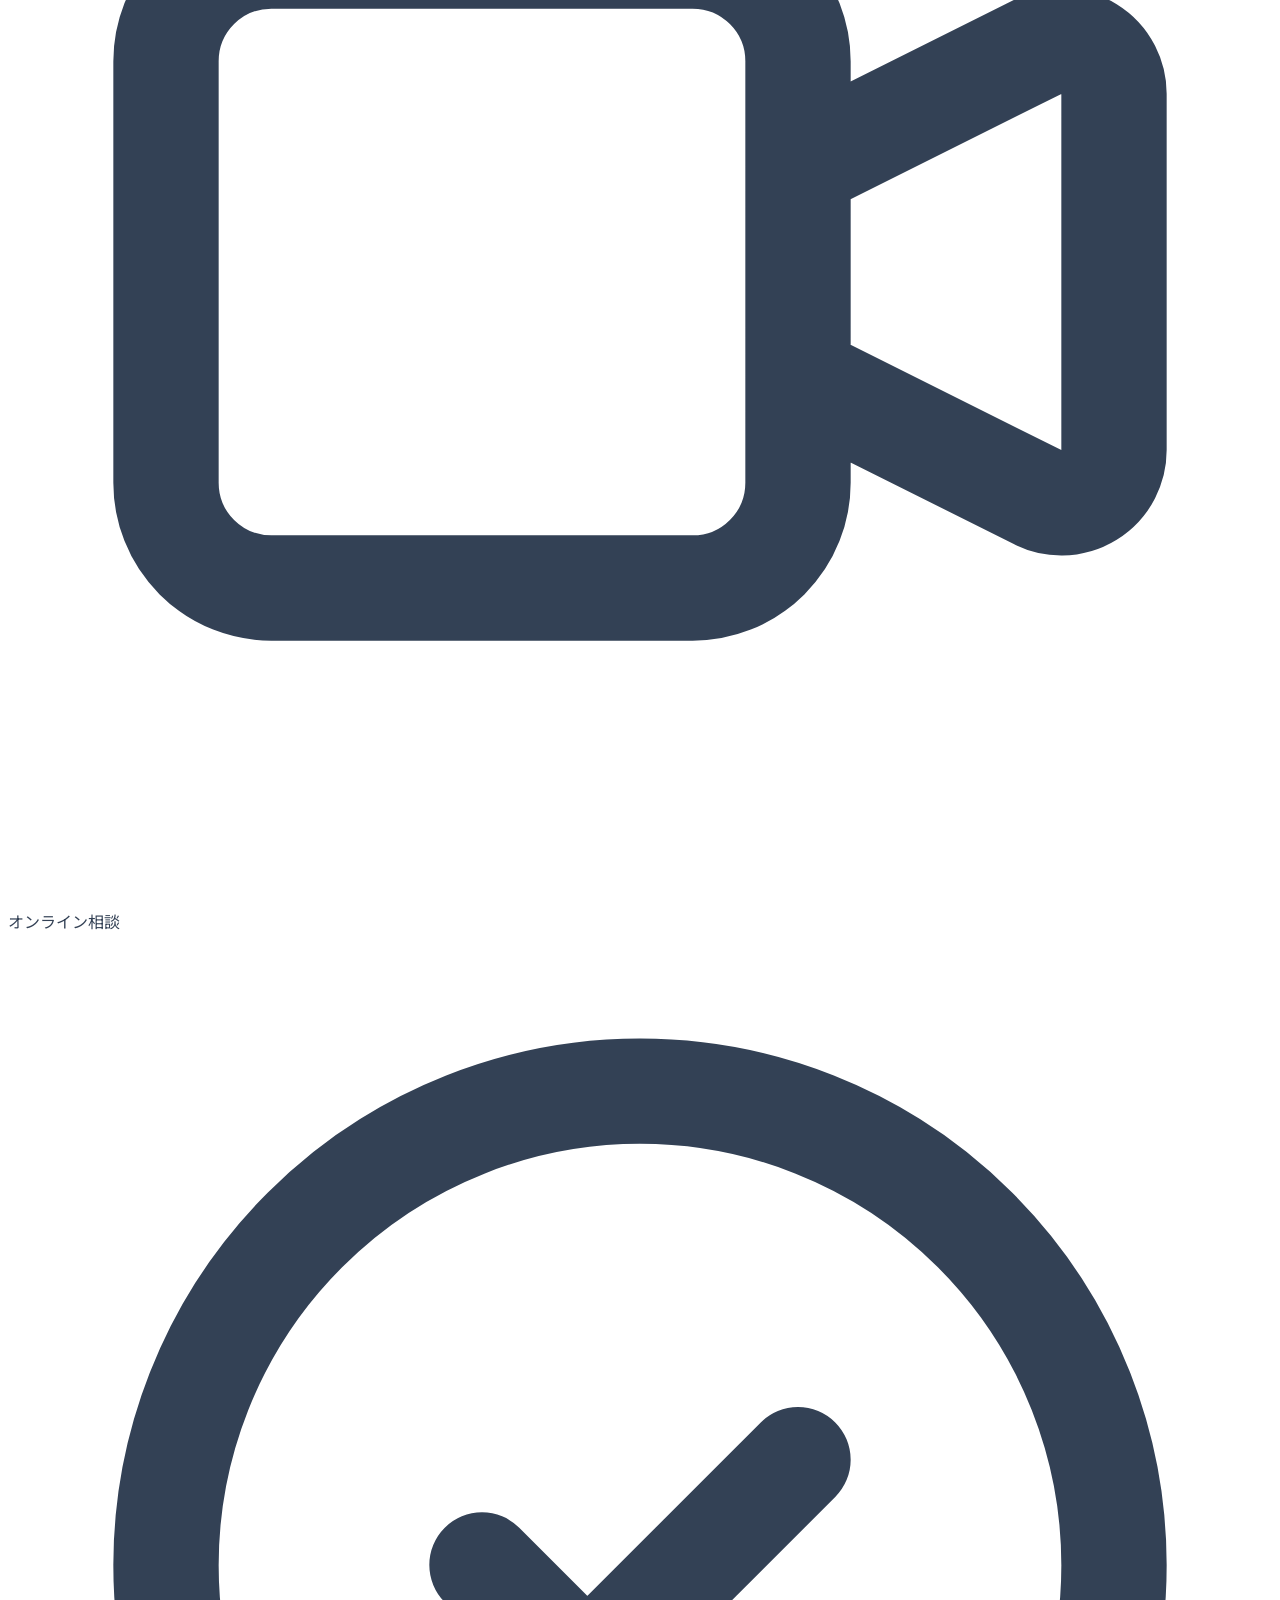
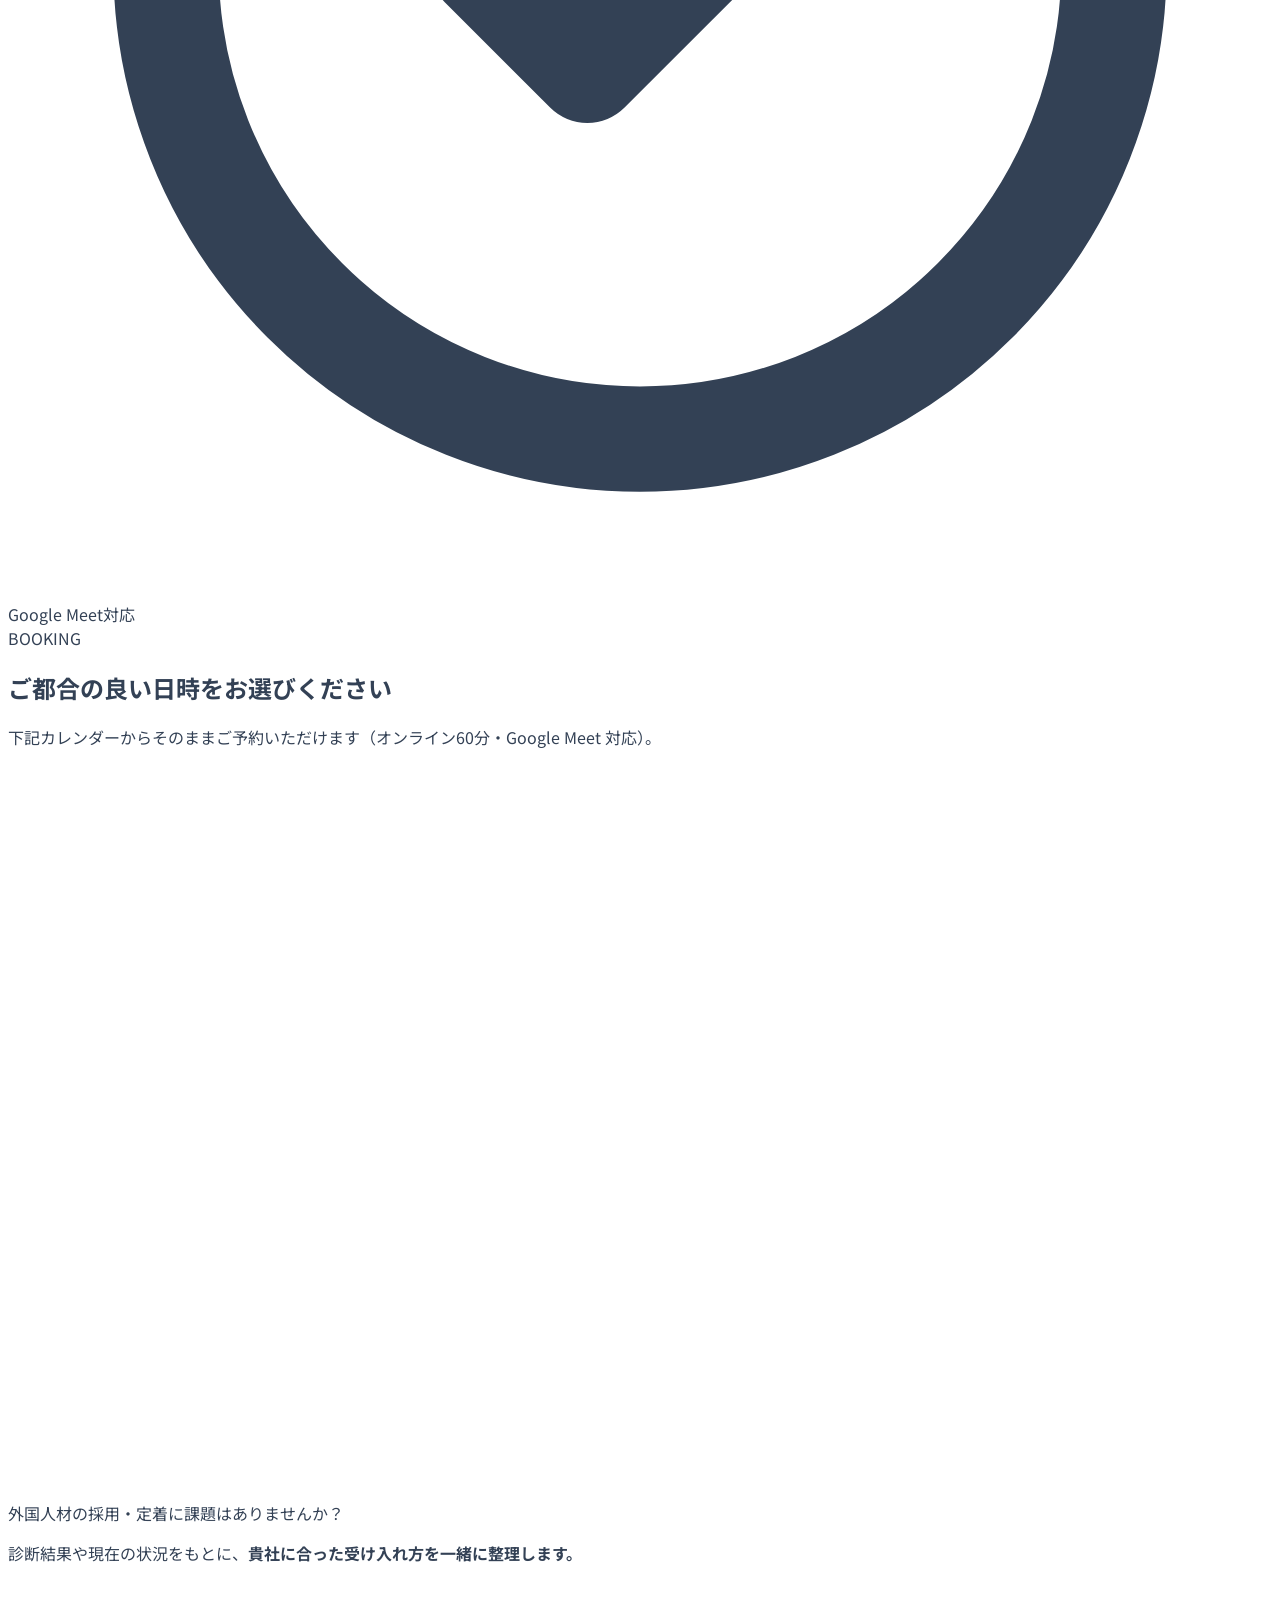
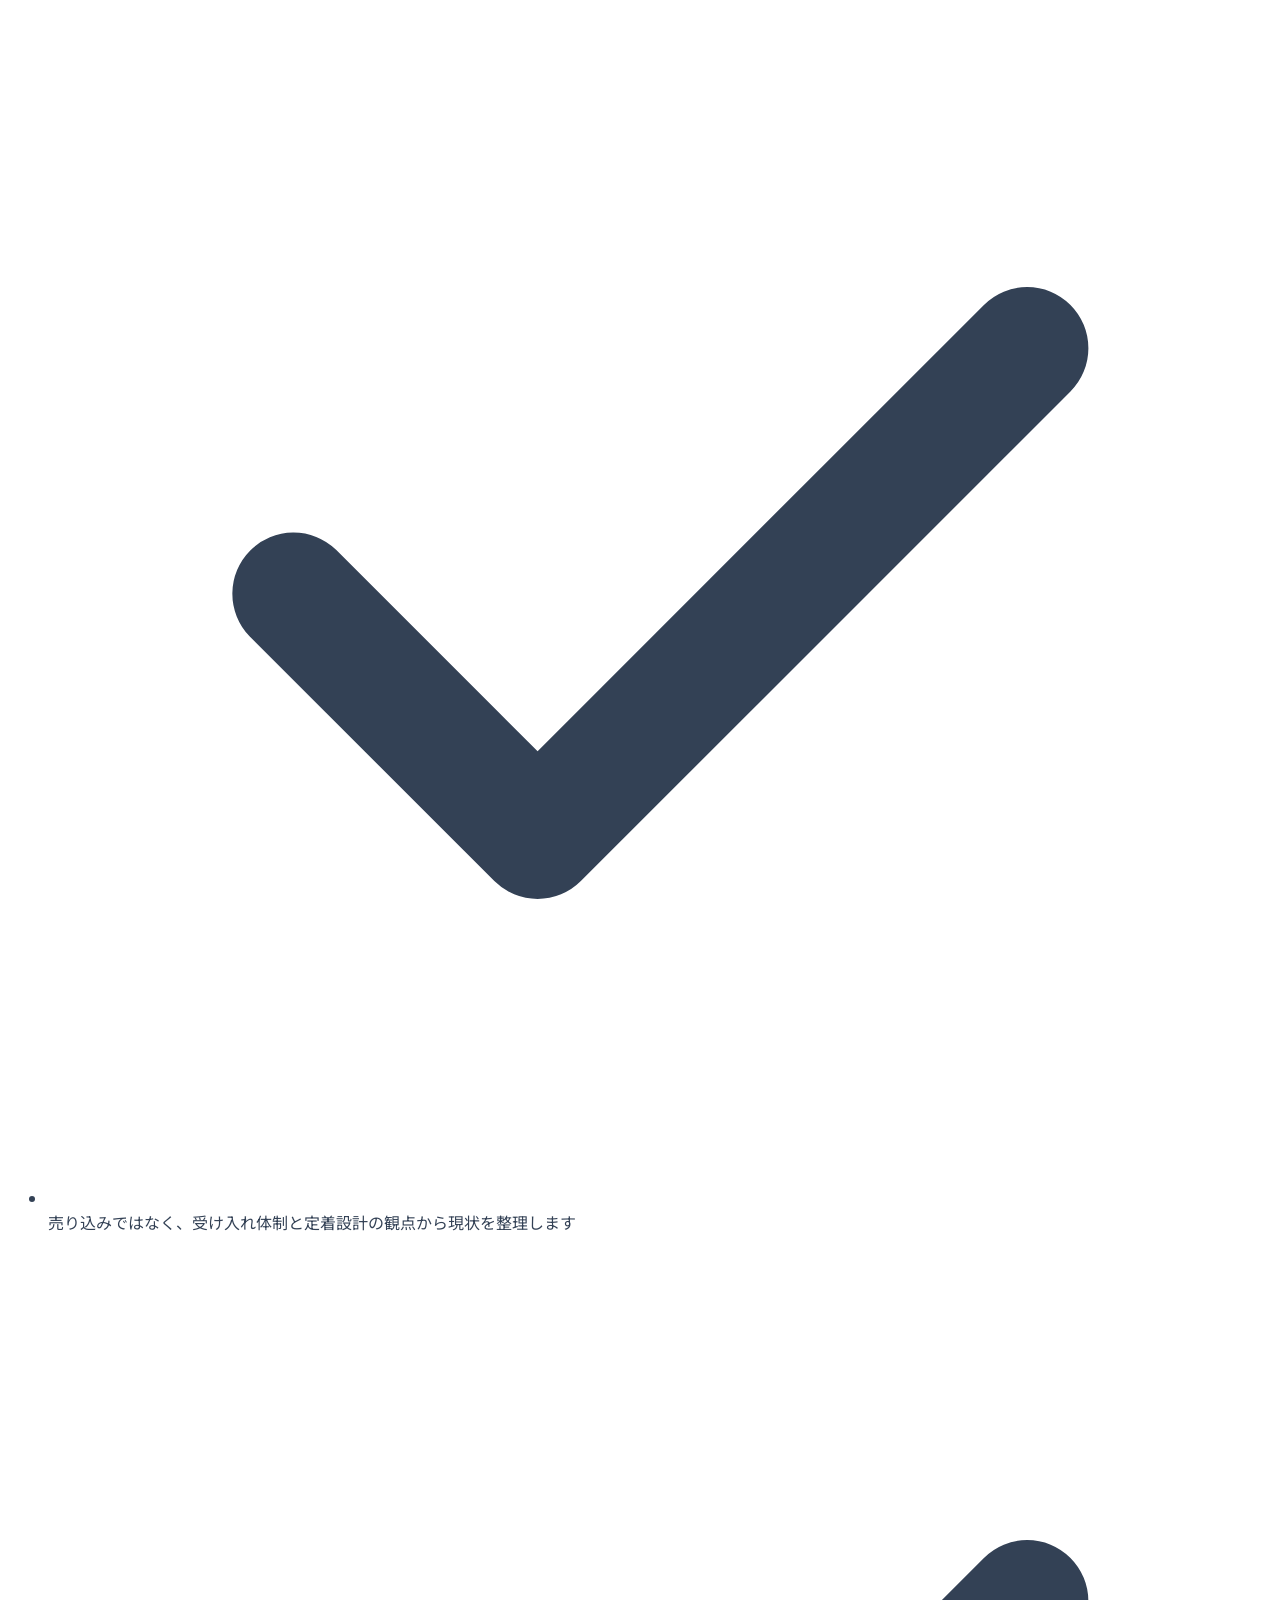
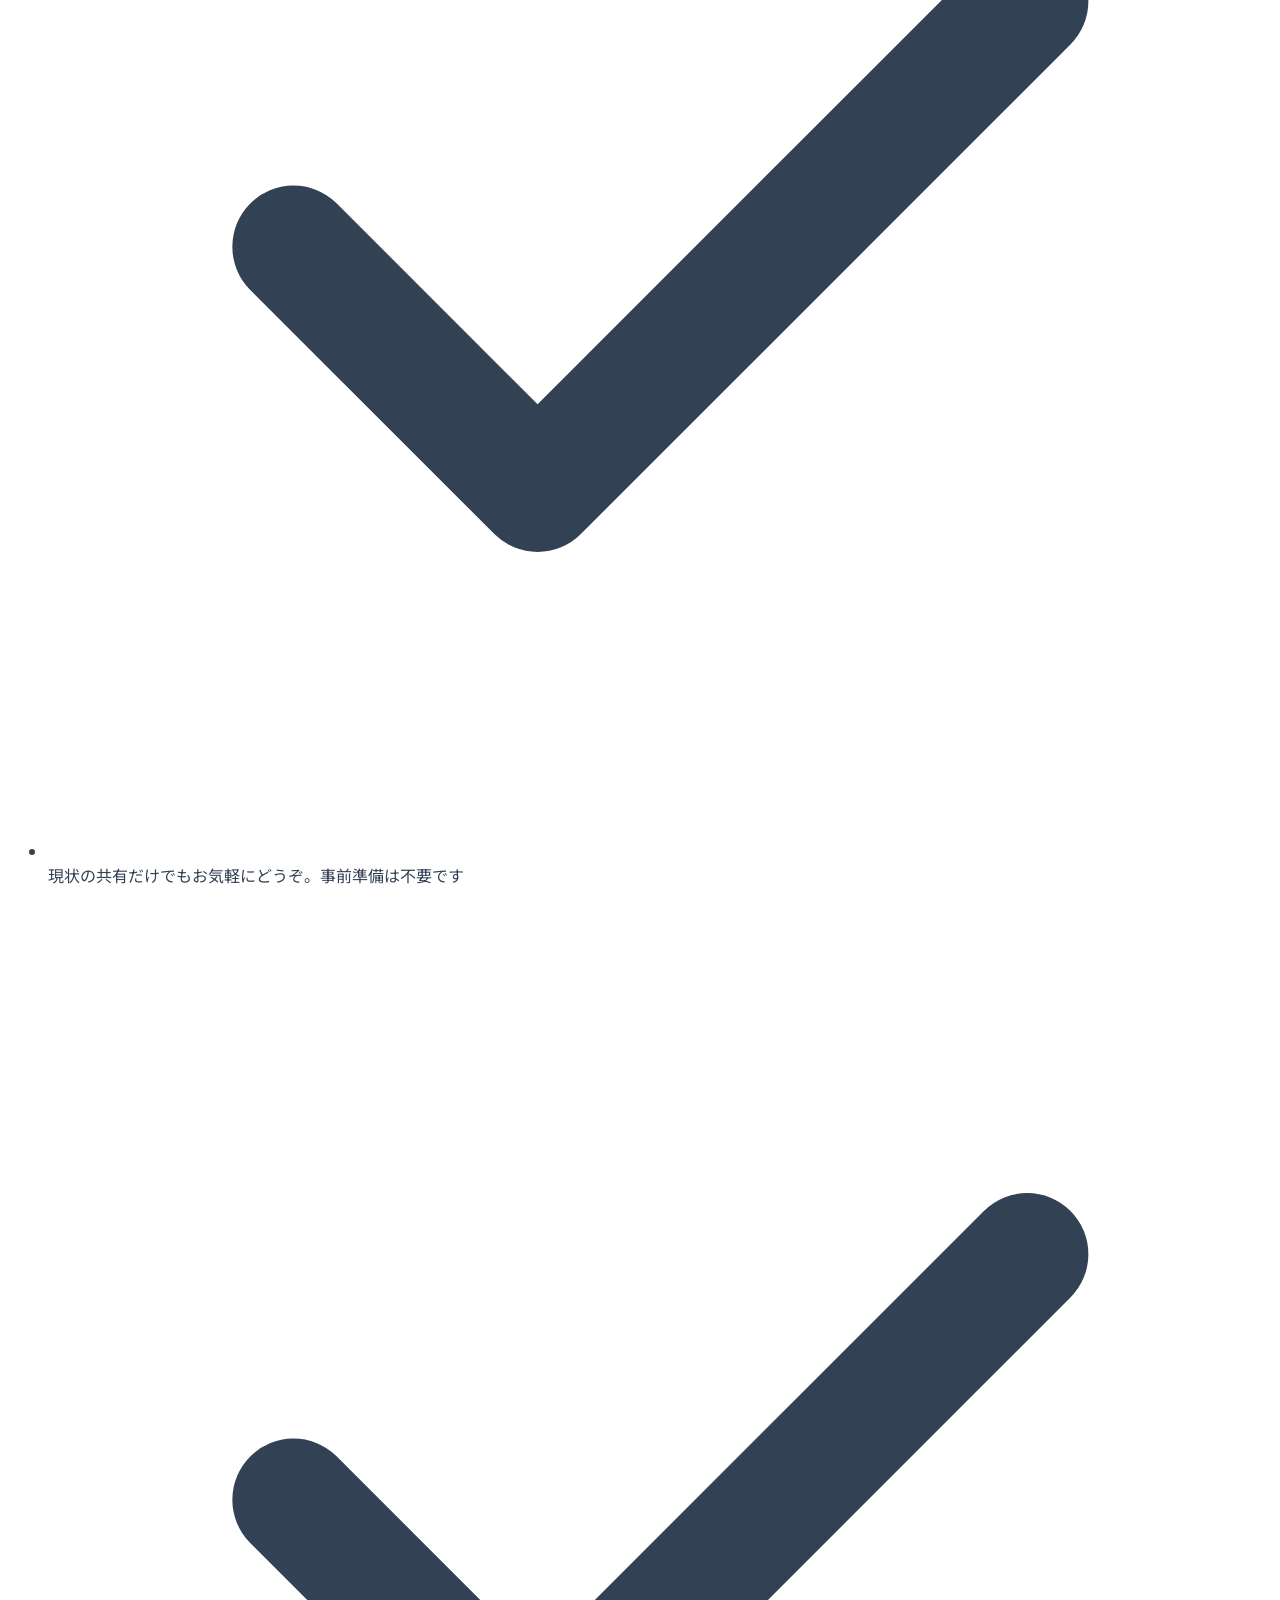
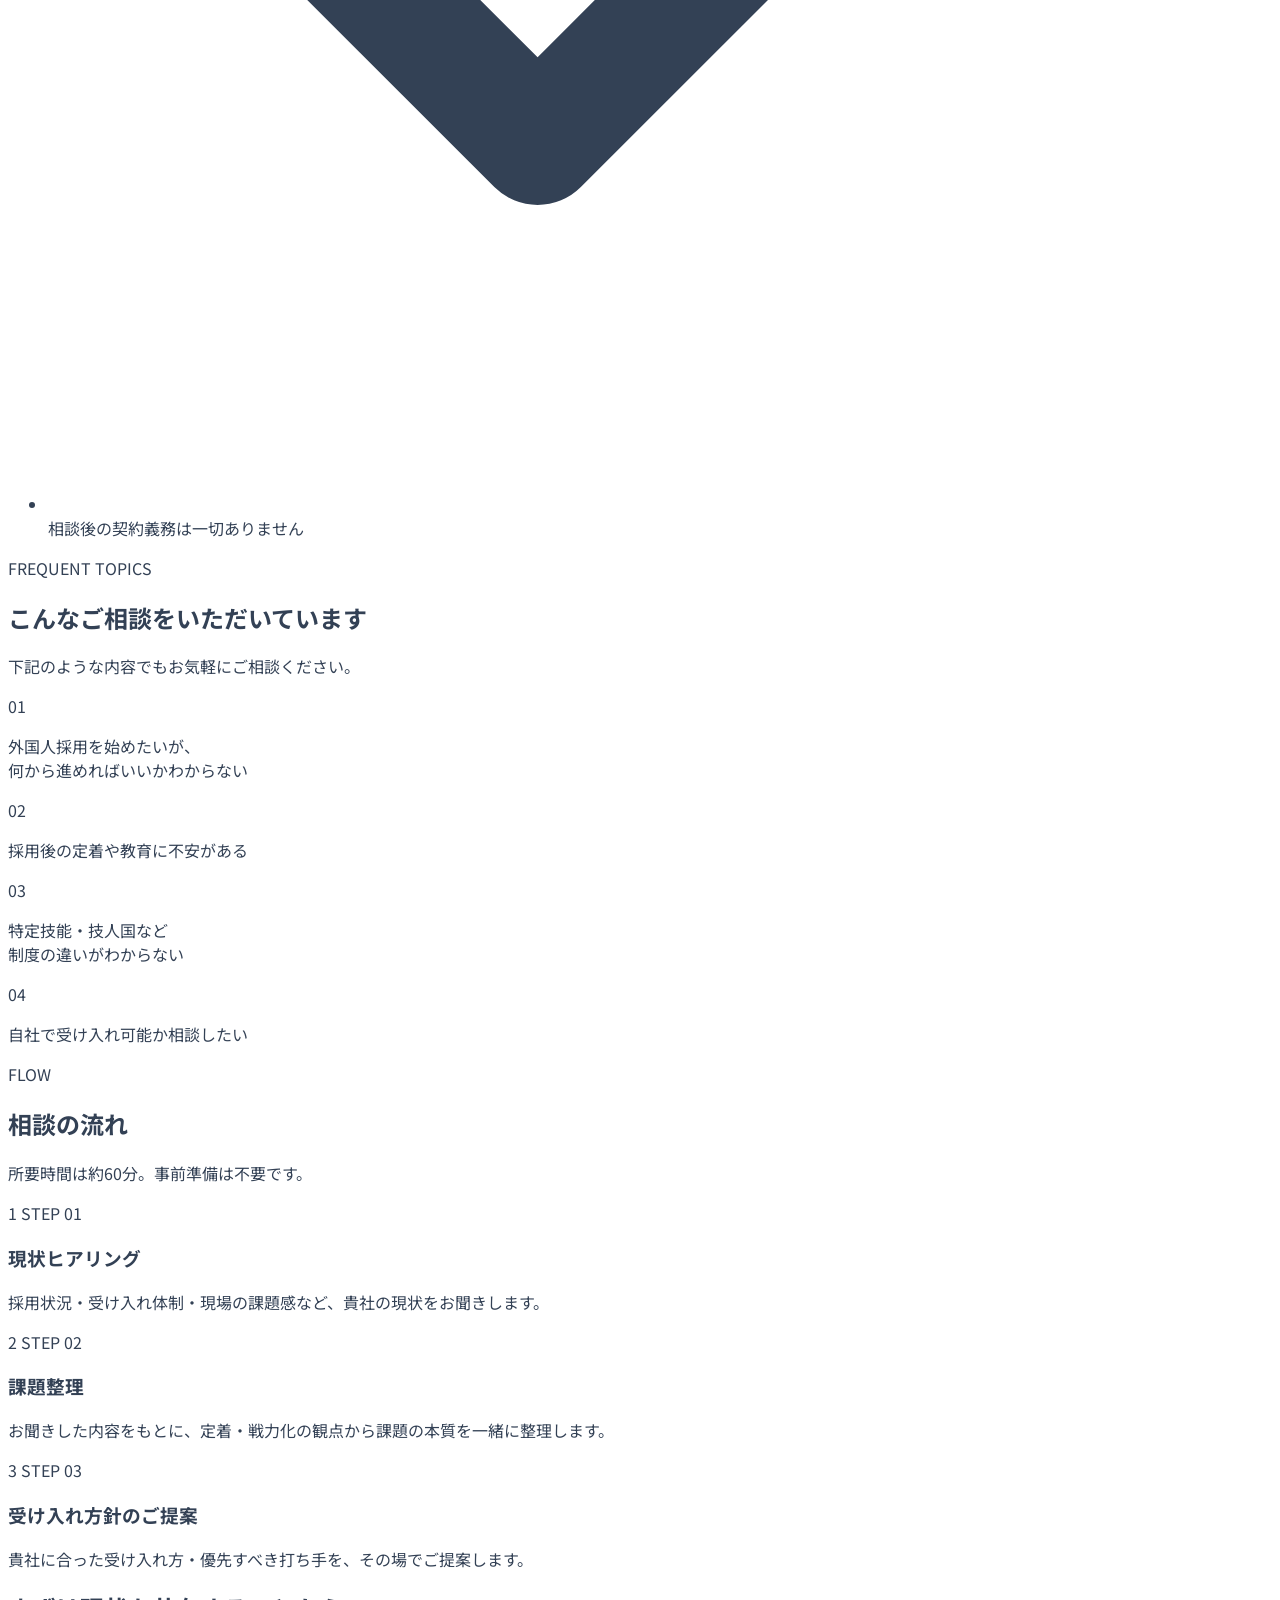
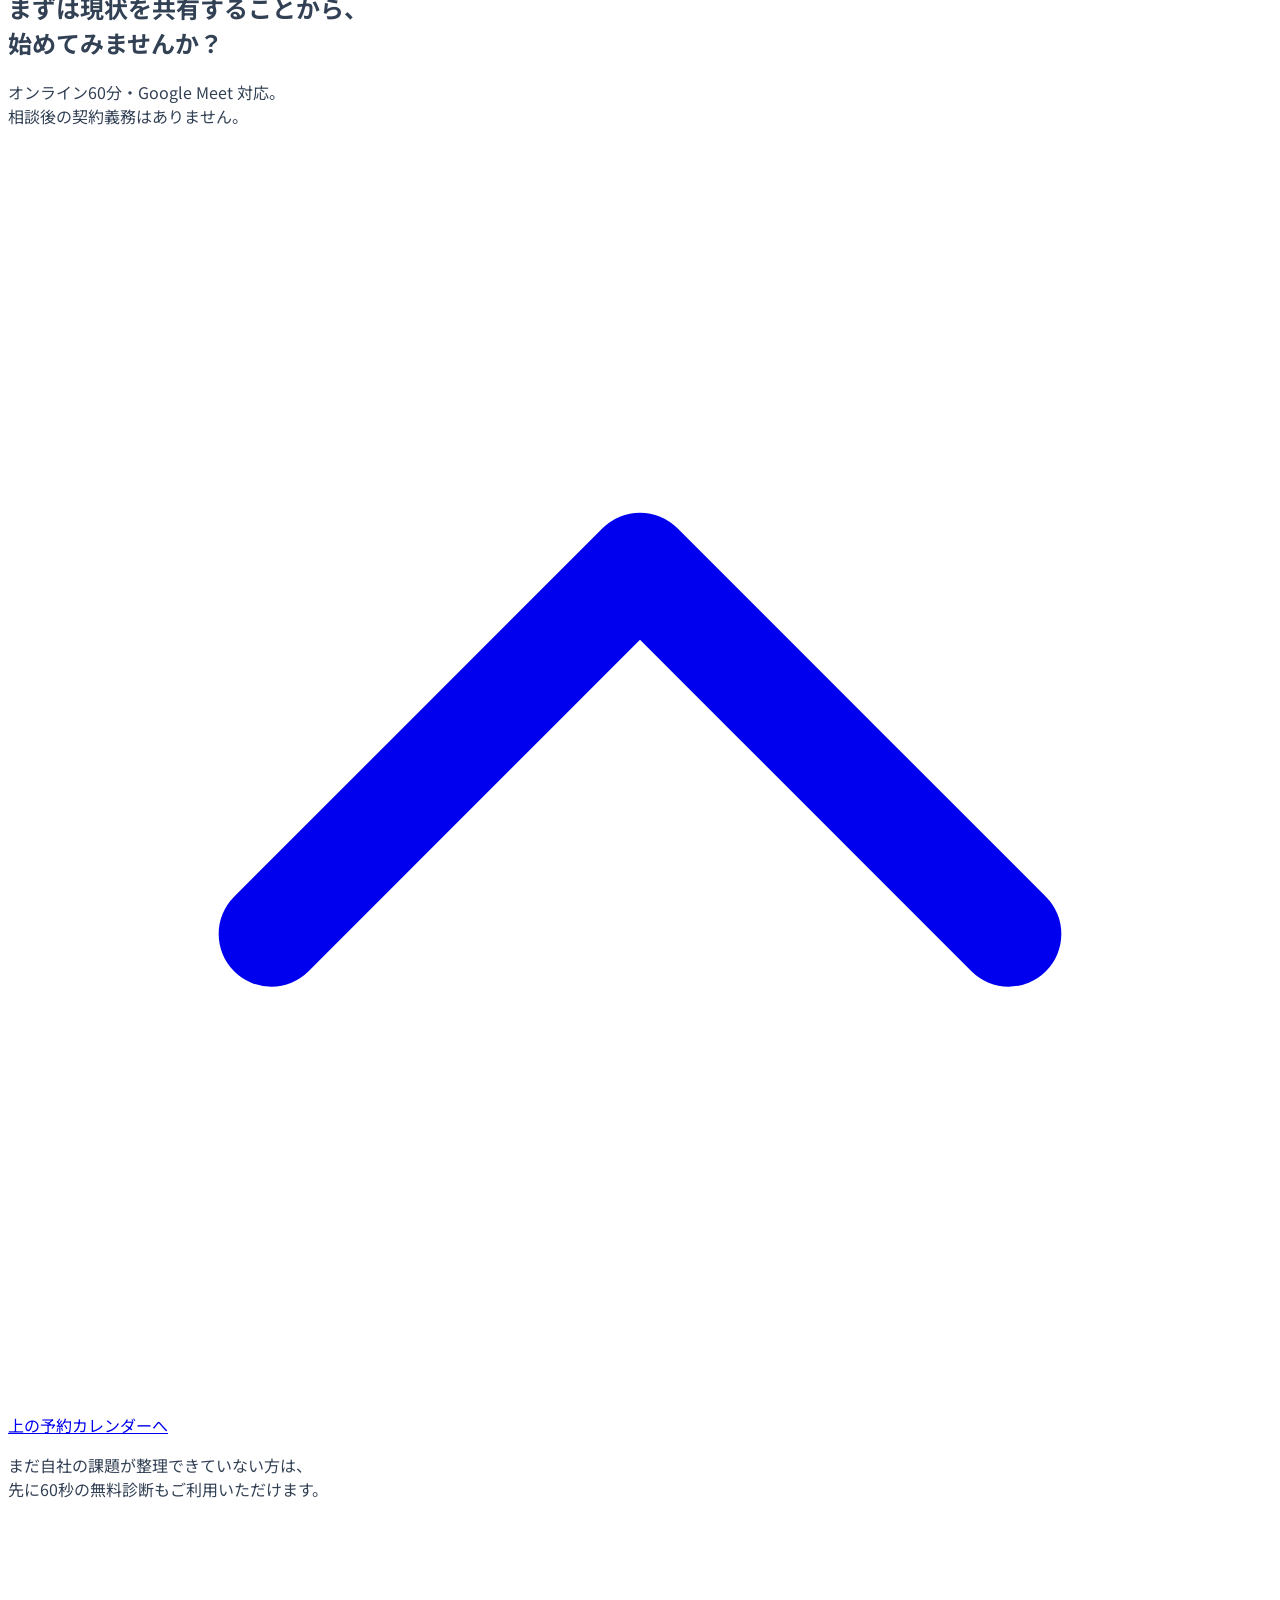
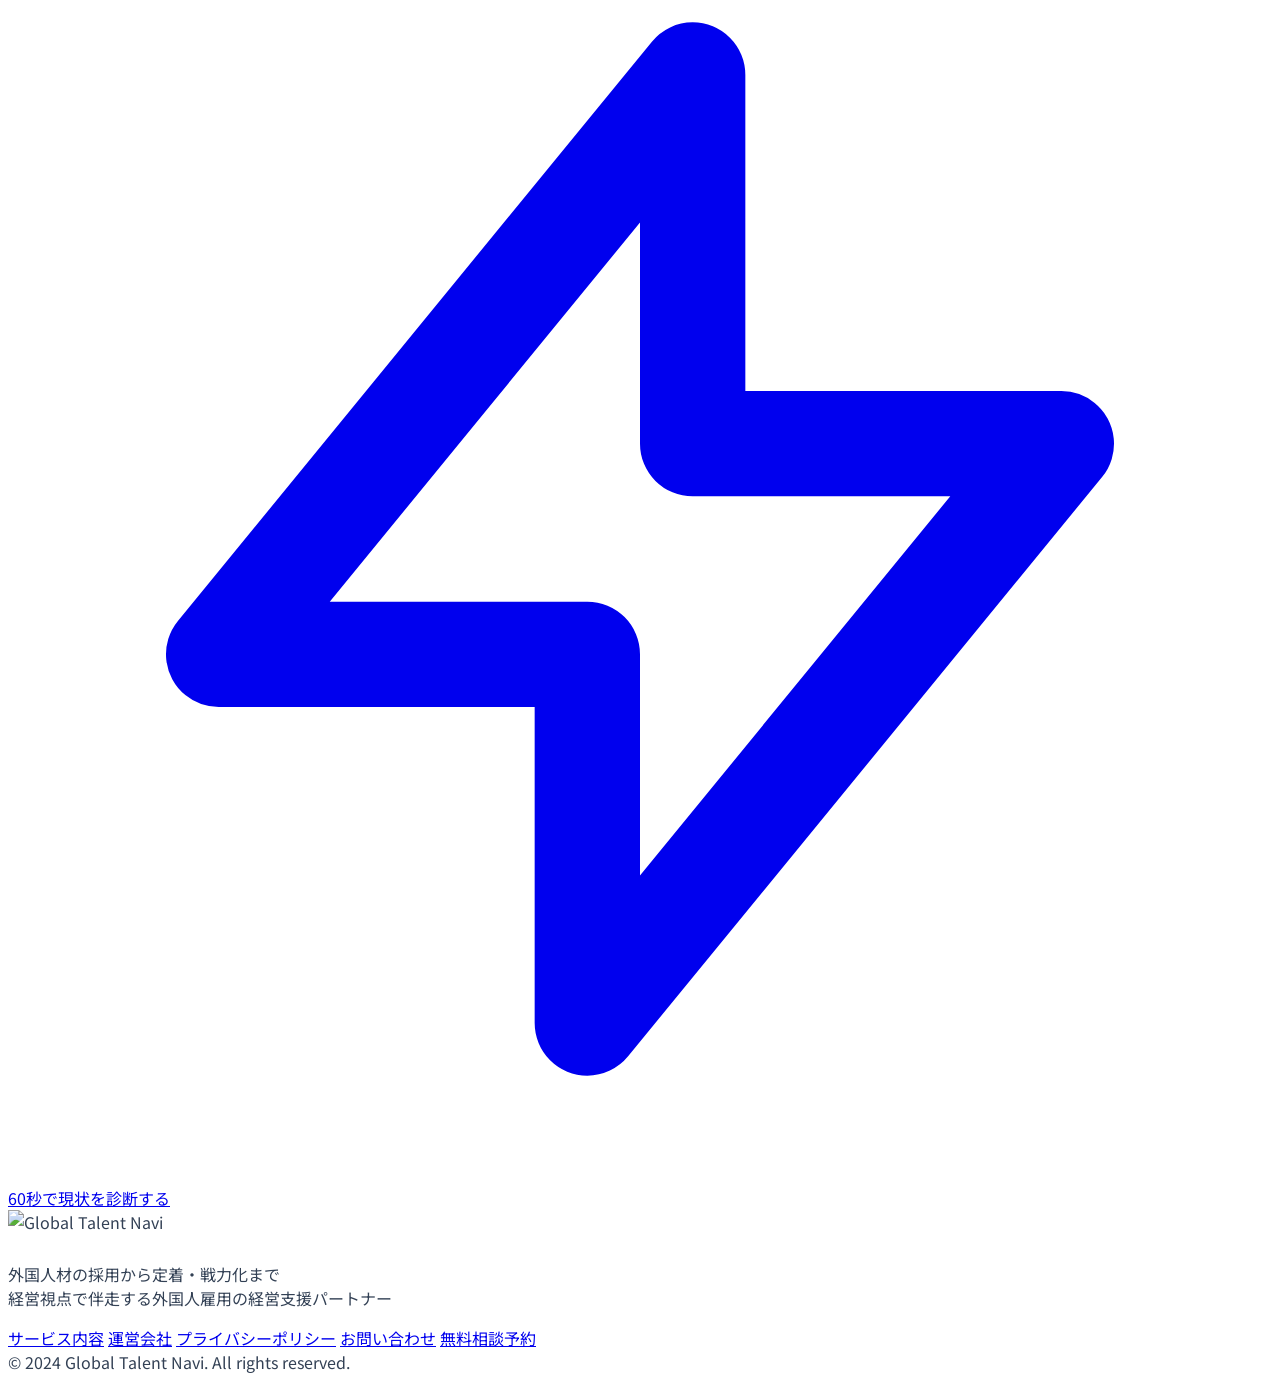
==== commit 42291b0b: "feat(consultation): embed HubSpot Meetings for in-page booking Convert /consultation/ from an explan" ====
--- a/public/consultation/index.html
+++ b/public/consultation/index.html
@@ -89,17 +89,27 @@
     }
     .nowrap { display: inline-block; white-space: nowrap; }
 
-    /* ===== Hero: スマホでもファーストビュー内にCTAが収まるよう詰める ===== */
-    .hero-section {
-      /* fixed header(80px) を差し引いてビューポートぴったりに */
-      min-height: calc(100vh - 80px);
-      display: flex;
-      align-items: center;
-    }
+    /* ===== Hero: 予約UIをファーストビュー近くに出すためコンパクト化 ===== */
     @media (max-width: 767px) {
-      .hero-title { font-size: clamp(26px, 7.2vw, 32px); line-height: 1.45; }
-      .hero-sub { font-size: 14px; line-height: 1.7; }
-      .hero-cta { font-size: 17px; padding: 16px 20px; min-height: 56px; }
+      .hero-title { font-size: clamp(24px, 6.5vw, 30px); line-height: 1.4; }
+      .hero-sub  { font-size: 14px; line-height: 1.7; }
+    }
+
+    /* ===== HubSpot Meetings 埋め込み ===== */
+    .meetings-iframe-container {
+      width: 100%;
+      min-height: 720px;       /* ロード中の白画面防止・最低高さ確保 */
+    }
+    .meetings-iframe-container iframe {
+      width: 100% !important;
+      min-width: 100% !important;
+      min-height: 720px;
+      border: 0;
+    }
+    @media (max-width: 767px) {
+      /* スマホはカレンダー→時間→フォームで縦に伸びるため高さを増やす */
+      .meetings-iframe-container,
+      .meetings-iframe-container iframe { min-height: 780px; }
     }
   </style>
 </head>
@@ -130,7 +140,7 @@
   </header>
 
   <!-- ========== Hero (ファーストビュー) ========== -->
-  <section class="hero-section relative bg-navy-900 text-white pt-24 pb-12 lg:pt-28 lg:pb-20 px-4 overflow-hidden">
+  <section class="relative bg-navy-900 text-white pt-24 pb-10 lg:pt-28 lg:pb-12 px-4 overflow-hidden">
     <div class="absolute inset-0 z-0 opacity-20">
       <div class="absolute top-[-10%] right-[-5%] w-[40rem] h-[40rem] rounded-full bg-gold-600 blur-[100px]"></div>
       <div class="absolute bottom-[-10%] left-[-10%] w-[30rem] h-[30rem] rounded-full bg-blue-600 blur-[100px]"></div>
@@ -145,18 +155,9 @@
         貴社に合った受け入れ方を一緒に整理します。
       </p>
 
-      <!-- メインCTA -->
+      <!-- 仕様サマリー（チップ）：CTAは置かず、直下の予約UIへ誘導 -->
       <div class="flex flex-col items-center gap-3">
-        <a href="https://calendar.google.com/calendar/u/0/appointments/schedules/AcZssZ0h54zS4IpXEReThZeFR4vCksZE0X5A-HBDjZcuCIi32B-jlqhecHPG1qLvr44Y9YSF_kEb_0Fo"
-           target="_blank" rel="noopener"
-           data-consult-location="consultation_hero"
-           class="hero-cta pulse-btn inline-flex items-center justify-center gap-2 bg-gradient-to-r from-gold-400 to-gold-600 text-navy-900 font-black text-lg md:text-2xl py-5 px-8 md:px-14 rounded-full shadow-2xl hover:scale-105 transition-transform duration-300 w-full sm:w-auto">
-          <svg class="w-5 h-5 md:w-7 md:h-7" fill="none" stroke="currentColor" viewBox="0 0 24 24"><path stroke-linecap="round" stroke-linejoin="round" stroke-width="2" d="M8 7V3m8 4V3m-9 8h10M5 21h14a2 2 0 002-2V7a2 2 0 00-2-2H5a2 2 0 00-2 2v12a2 2 0 002 2z"></path></svg>
-          日程を選択する
-        </a>
-
-        <!-- 仕様サマリー（チップ） -->
-        <div class="mt-4 flex flex-wrap justify-center gap-x-3 gap-y-2 text-xs md:text-sm text-gray-300 font-bold">
+        <div class="flex flex-wrap justify-center gap-x-3 gap-y-2 text-xs md:text-sm text-gray-300 font-bold">
           <span class="flex items-center gap-1 bg-white/5 border border-white/10 px-3 py-1.5 rounded-full">
             <svg class="w-3.5 h-3.5 text-gold-400" fill="none" stroke="currentColor" viewBox="0 0 24 24"><path stroke-linecap="round" stroke-linejoin="round" stroke-width="2" d="M12 8v4l3 3m6-3a9 9 0 11-18 0 9 9 0 0118 0z"></path></svg>
             所要約60分
@@ -171,6 +172,19 @@
           </span>
         </div>
       </div>
+    </div>
+  </section>
+
+  <!-- ========== 予約（HubSpot Meetings 埋め込み・LP内で予約完結） ========== -->
+  <section id="booking" class="py-10 lg:py-14 bg-white px-4 border-b border-gray-100">
+    <div class="max-w-3xl mx-auto">
+      <div class="text-center mb-6">
+        <span class="text-gold-600 font-bold tracking-widest text-sm mb-2 inline-block border-l-4 border-gold-500 pl-2">BOOKING</span>
+        <h2 class="text-xl md:text-2xl font-black text-navy-900 mt-2 leading-tight">ご都合の良い日時をお選びください</h2>
+        <p class="text-gray-600 mt-2 text-sm md:text-base">下記カレンダーからそのままご予約いただけます（オンライン60分・Google Meet 対応）。</p>
+      </div>
+      <!-- HubSpot Meetings 埋め込み（このページ内で予約完結） -->
+      <div class="meetings-iframe-container" data-src="https://meetings-na2.hubspot.com/suguru-matsushita?embed=true"></div>
     </div>
   </section>
 
@@ -276,21 +290,18 @@
     </div>
   </section>
 
-  <!-- ========== 下部CTA ========== -->
-  <section class="py-16 lg:py-24 bg-gradient-to-br from-navy-900 to-navy-800 text-white px-4 border-t-8 border-gold-500">
+  <!-- ========== 下部：予約UIへ戻る導線＋診断補助 ========== -->
+  <section class="py-14 lg:py-20 bg-gradient-to-br from-navy-900 to-navy-800 text-white px-4 border-t-8 border-gold-500">
     <div class="max-w-3xl mx-auto text-center">
-      <h2 class="text-2xl md:text-4xl font-black mb-4 leading-tight">まずは現状を共有することから、<br class="md:hidden">始めてみませんか？</h2>
-      <p class="text-gray-300 text-base md:text-lg font-medium mb-10">オンライン60分・Google Meet 対応。<br class="md:hidden">相談後の契約義務はありません。</p>
-
-      <div class="flex flex-col items-center gap-4">
-        <a href="https://calendar.google.com/calendar/u/0/appointments/schedules/AcZssZ0h54zS4IpXEReThZeFR4vCksZE0X5A-HBDjZcuCIi32B-jlqhecHPG1qLvr44Y9YSF_kEb_0Fo"
-           target="_blank" rel="noopener"
-           data-consult-location="consultation_bottom"
-           class="pulse-btn inline-flex items-center justify-center gap-2 bg-gradient-to-r from-gold-400 to-gold-600 text-navy-900 font-black text-lg md:text-2xl py-5 px-8 md:px-14 rounded-full shadow-[0_0_40px_rgba(245,158,11,0.4)] hover:scale-105 transition-transform duration-300 w-full sm:w-auto">
-          <svg class="w-5 h-5 md:w-7 md:h-7" fill="none" stroke="currentColor" viewBox="0 0 24 24"><path stroke-linecap="round" stroke-linejoin="round" stroke-width="2" d="M8 7V3m8 4V3m-9 8h10M5 21h14a2 2 0 002-2V7a2 2 0 00-2-2H5a2 2 0 00-2 2v12a2 2 0 002 2z"></path></svg>
-          無料相談の日程を選択する
+      <h2 class="text-2xl md:text-3xl font-black mb-4 leading-tight">まずは現状を共有することから、<br class="md:hidden">始めてみませんか？</h2>
+      <p class="text-gray-300 text-base md:text-lg font-medium mb-8">オンライン60分・Google Meet 対応。<br class="md:hidden">相談後の契約義務はありません。</p>
+
+      <div class="flex flex-col items-center gap-3">
+        <a href="#booking"
+           class="inline-flex items-center justify-center gap-2 bg-gradient-to-r from-gold-400 to-gold-600 text-navy-900 font-black text-base md:text-lg py-4 px-8 md:px-10 rounded-full shadow-lg hover:scale-105 transition-transform duration-300">
+          <svg class="w-5 h-5" fill="none" stroke="currentColor" viewBox="0 0 24 24"><path stroke-linecap="round" stroke-linejoin="round" stroke-width="2" d="M5 15l7-7 7 7"></path></svg>
+          上の予約カレンダーへ
         </a>
-        <p class="text-xs text-gray-400">Google カレンダーが新しいタブで開きます</p>
       </div>
 
       <!-- 補助導線 -->
@@ -325,5 +336,8 @@
     <div class="max-w-7xl mx-auto mt-8 text-center text-xs text-gray-600">&copy; 2024 Global Talent Navi. All rights reserved.</div>
   </footer>
 
+  <!-- HubSpot Meetings 埋め込みスクリプト -->
+  <script type="text/javascript" src="https://static.hsappstatic.net/MeetingsEmbed/ex/MeetingsEmbedCode.js"></script>
+
 </body>
 </html>
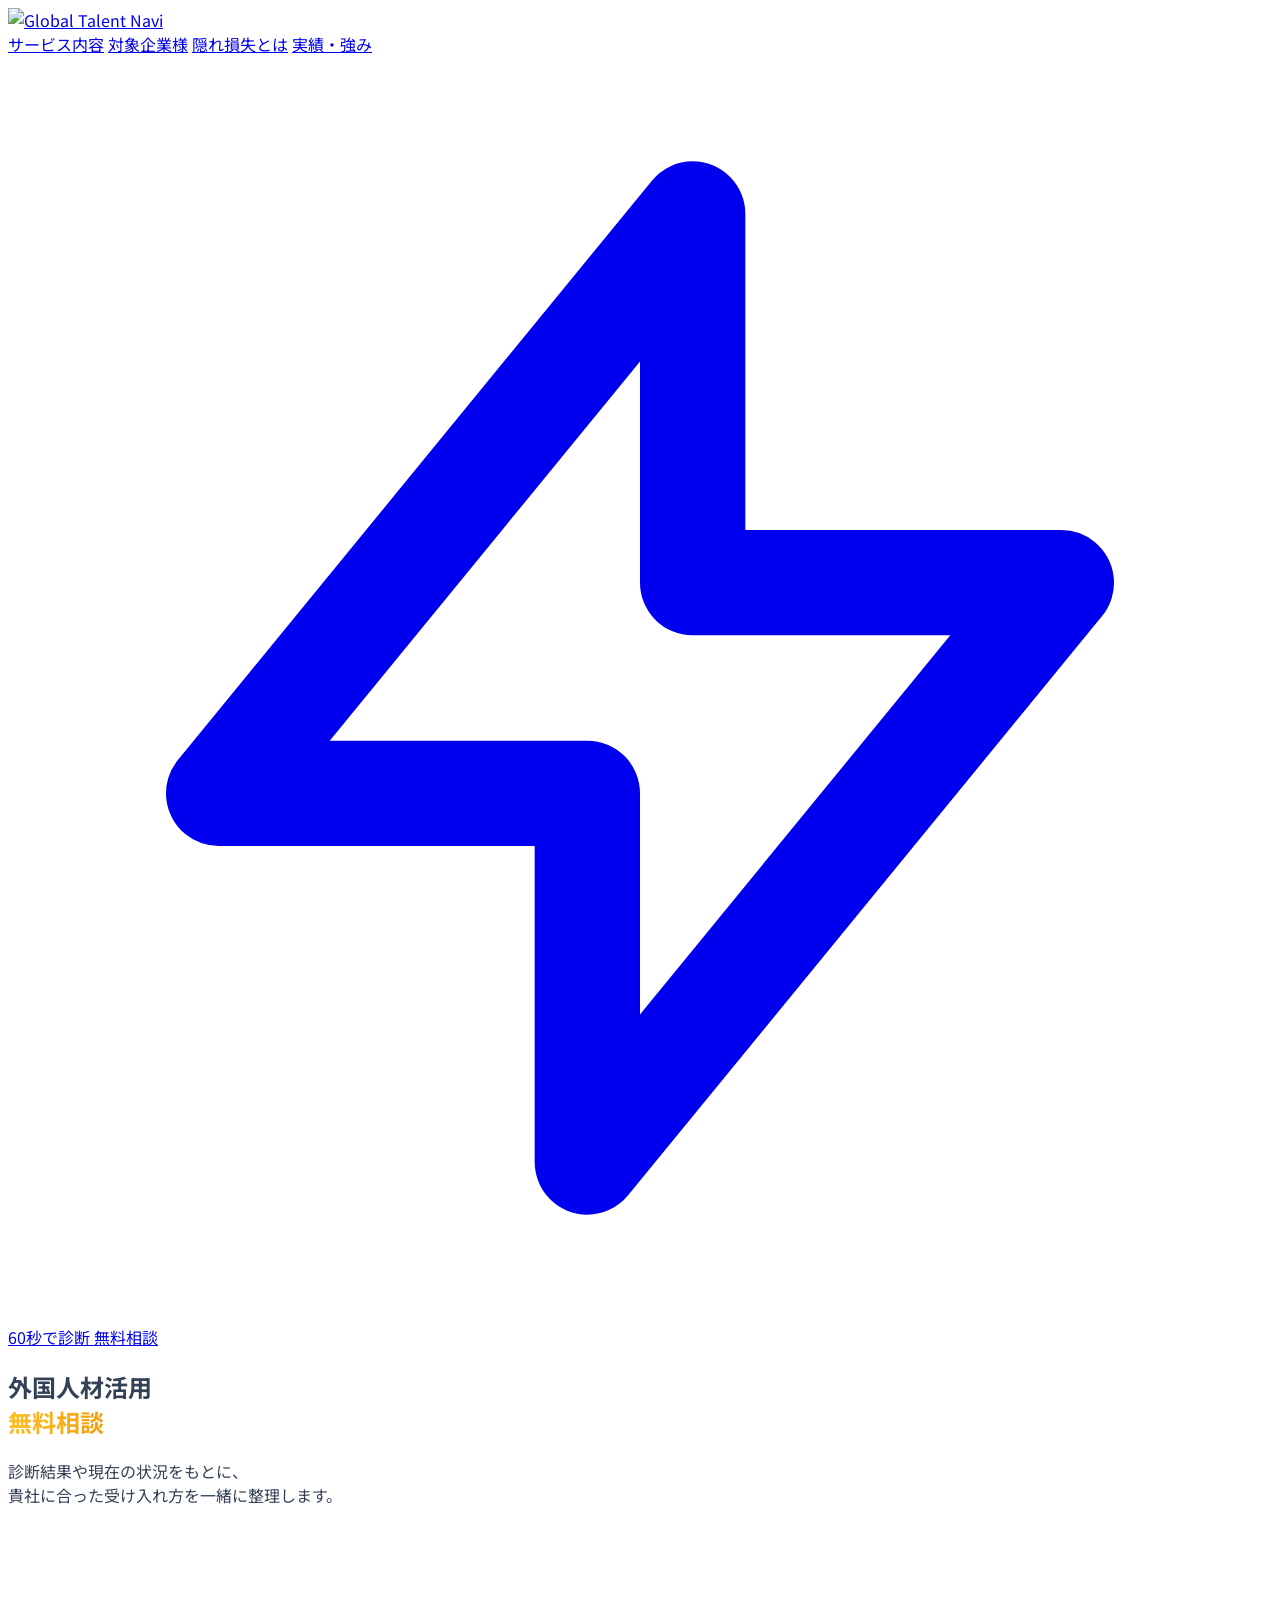
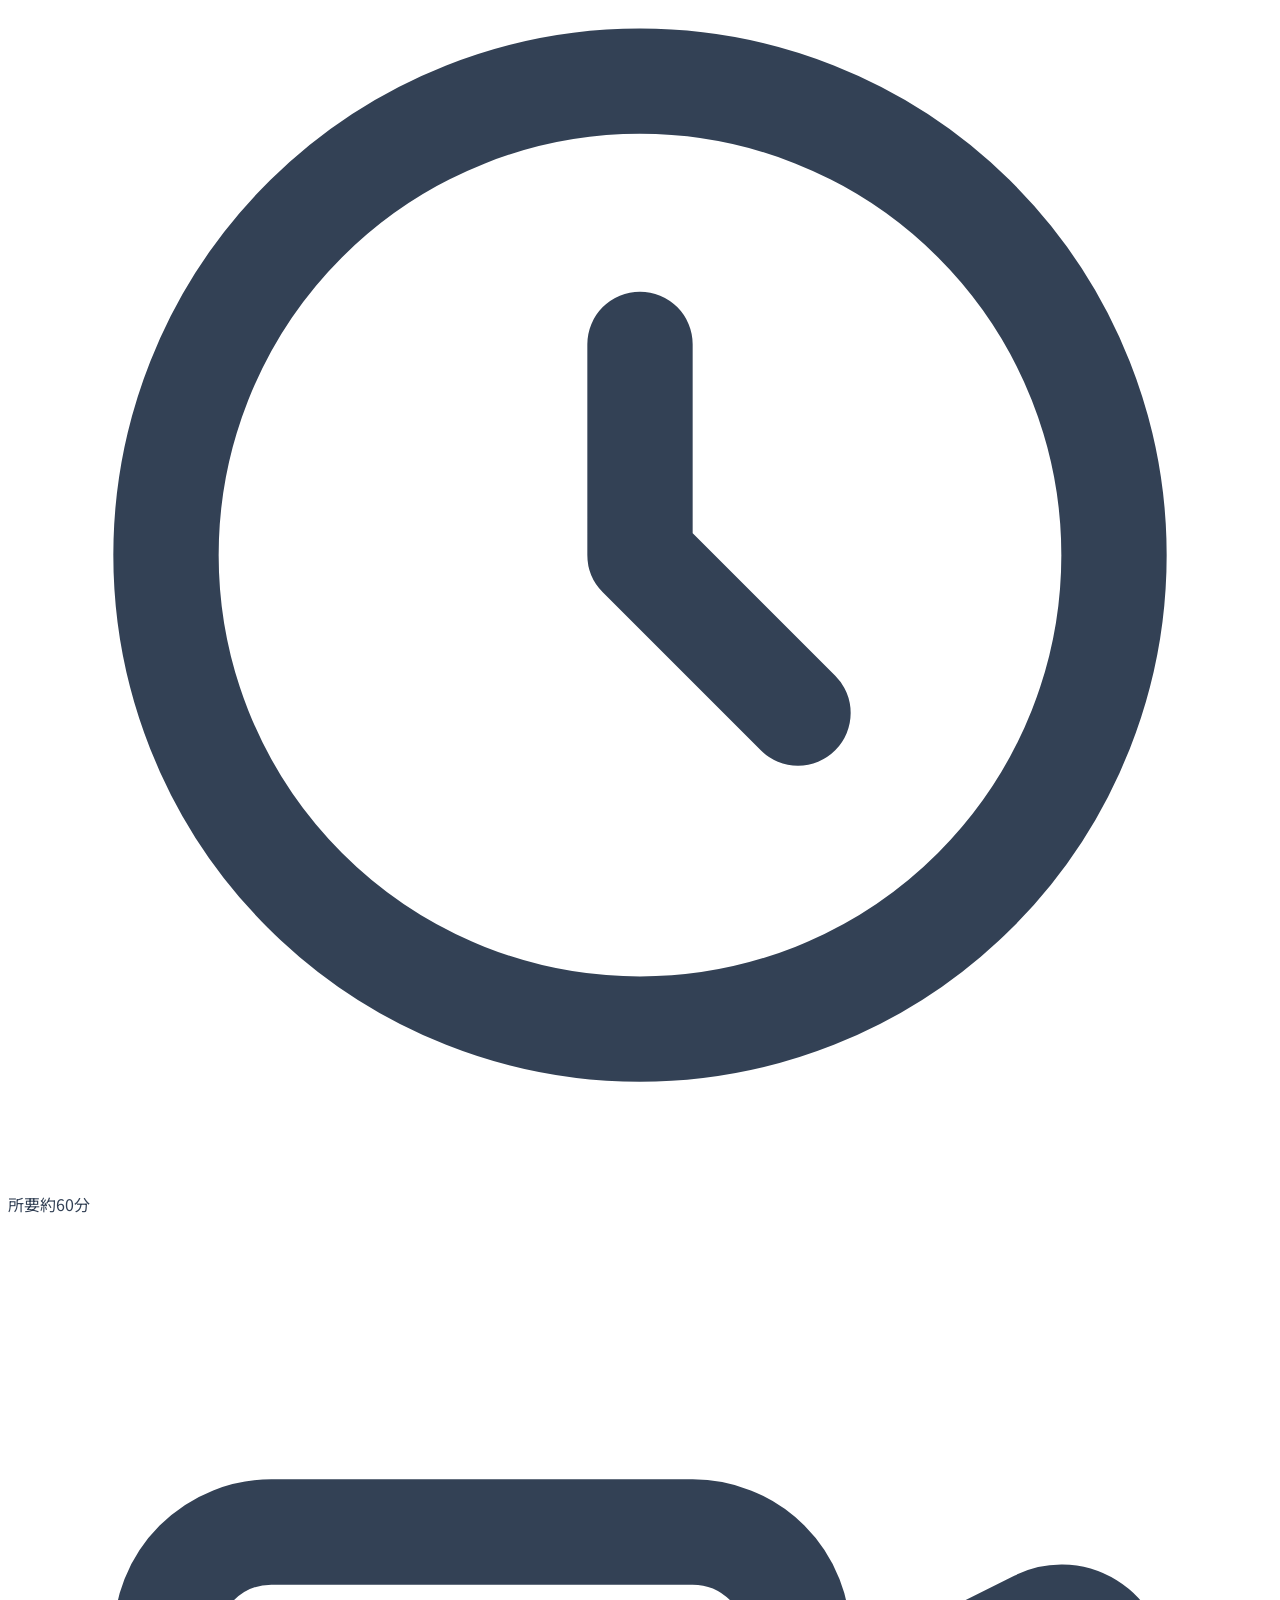
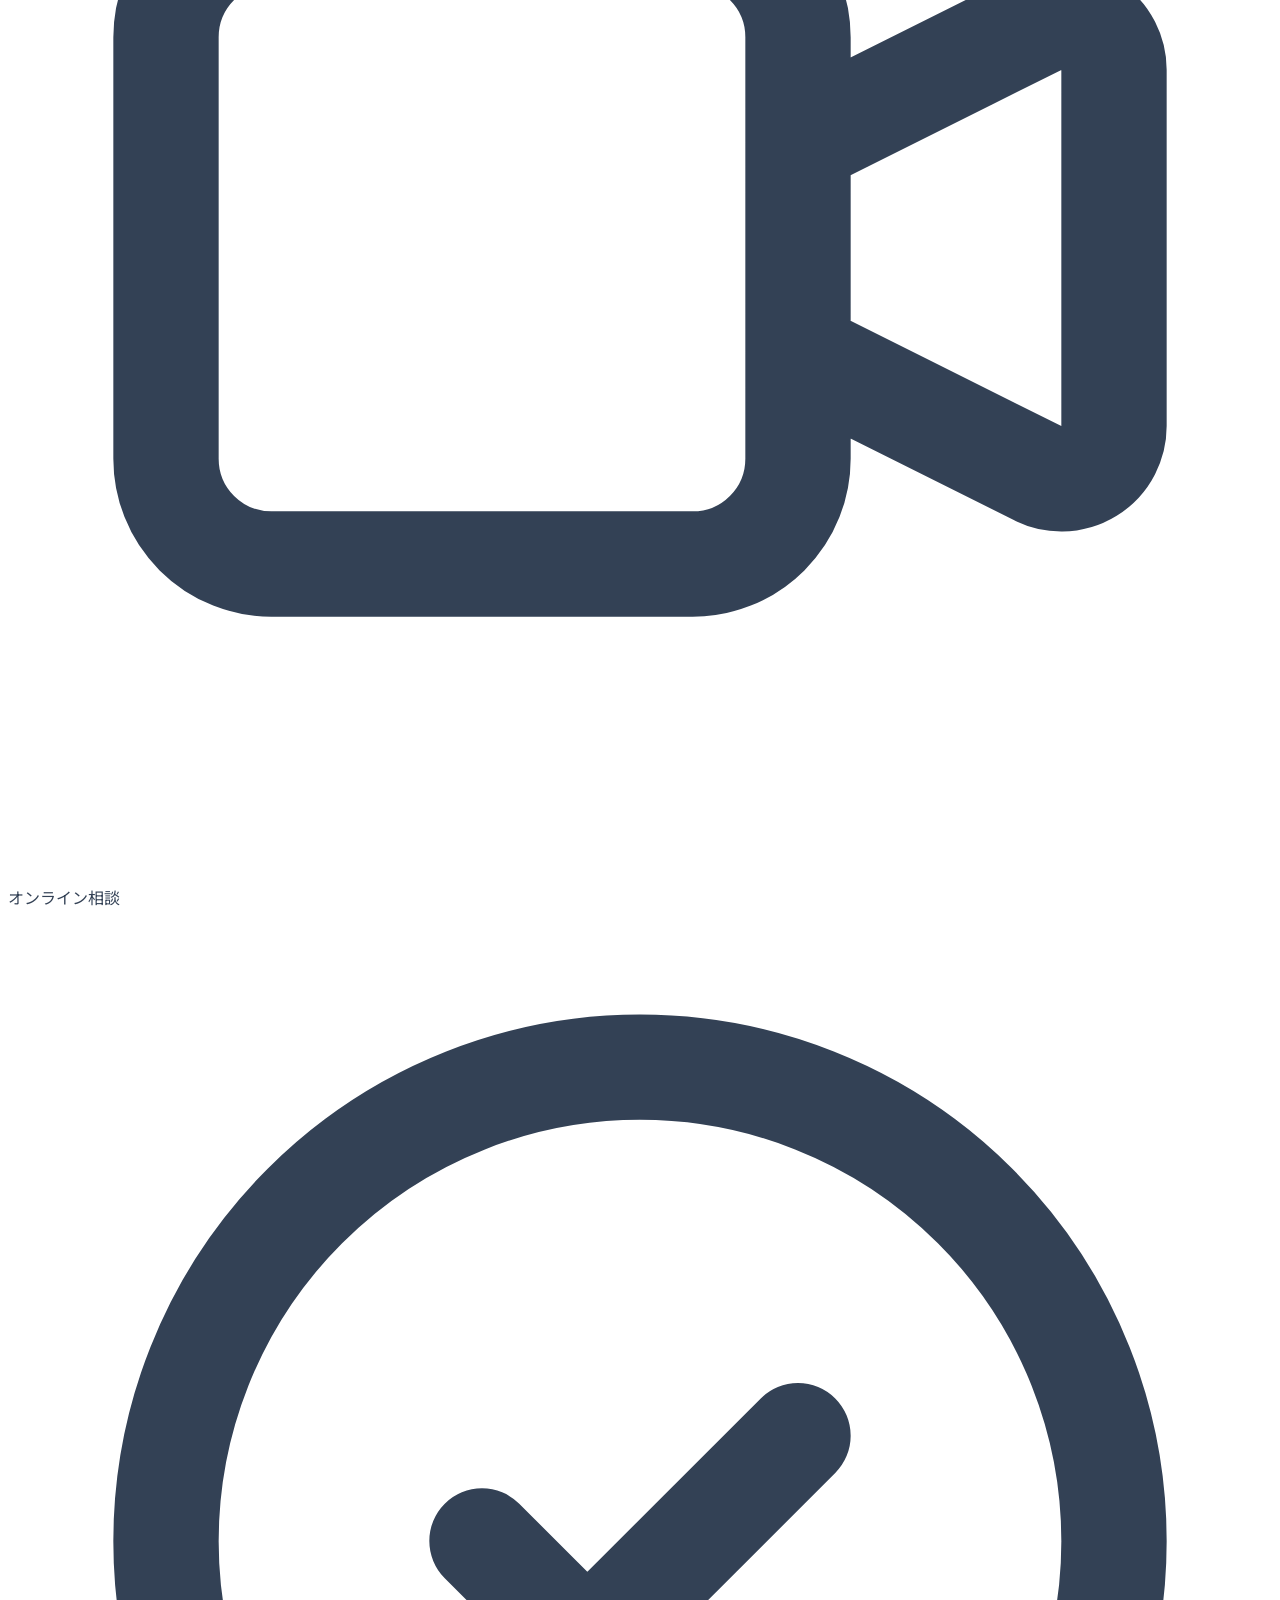
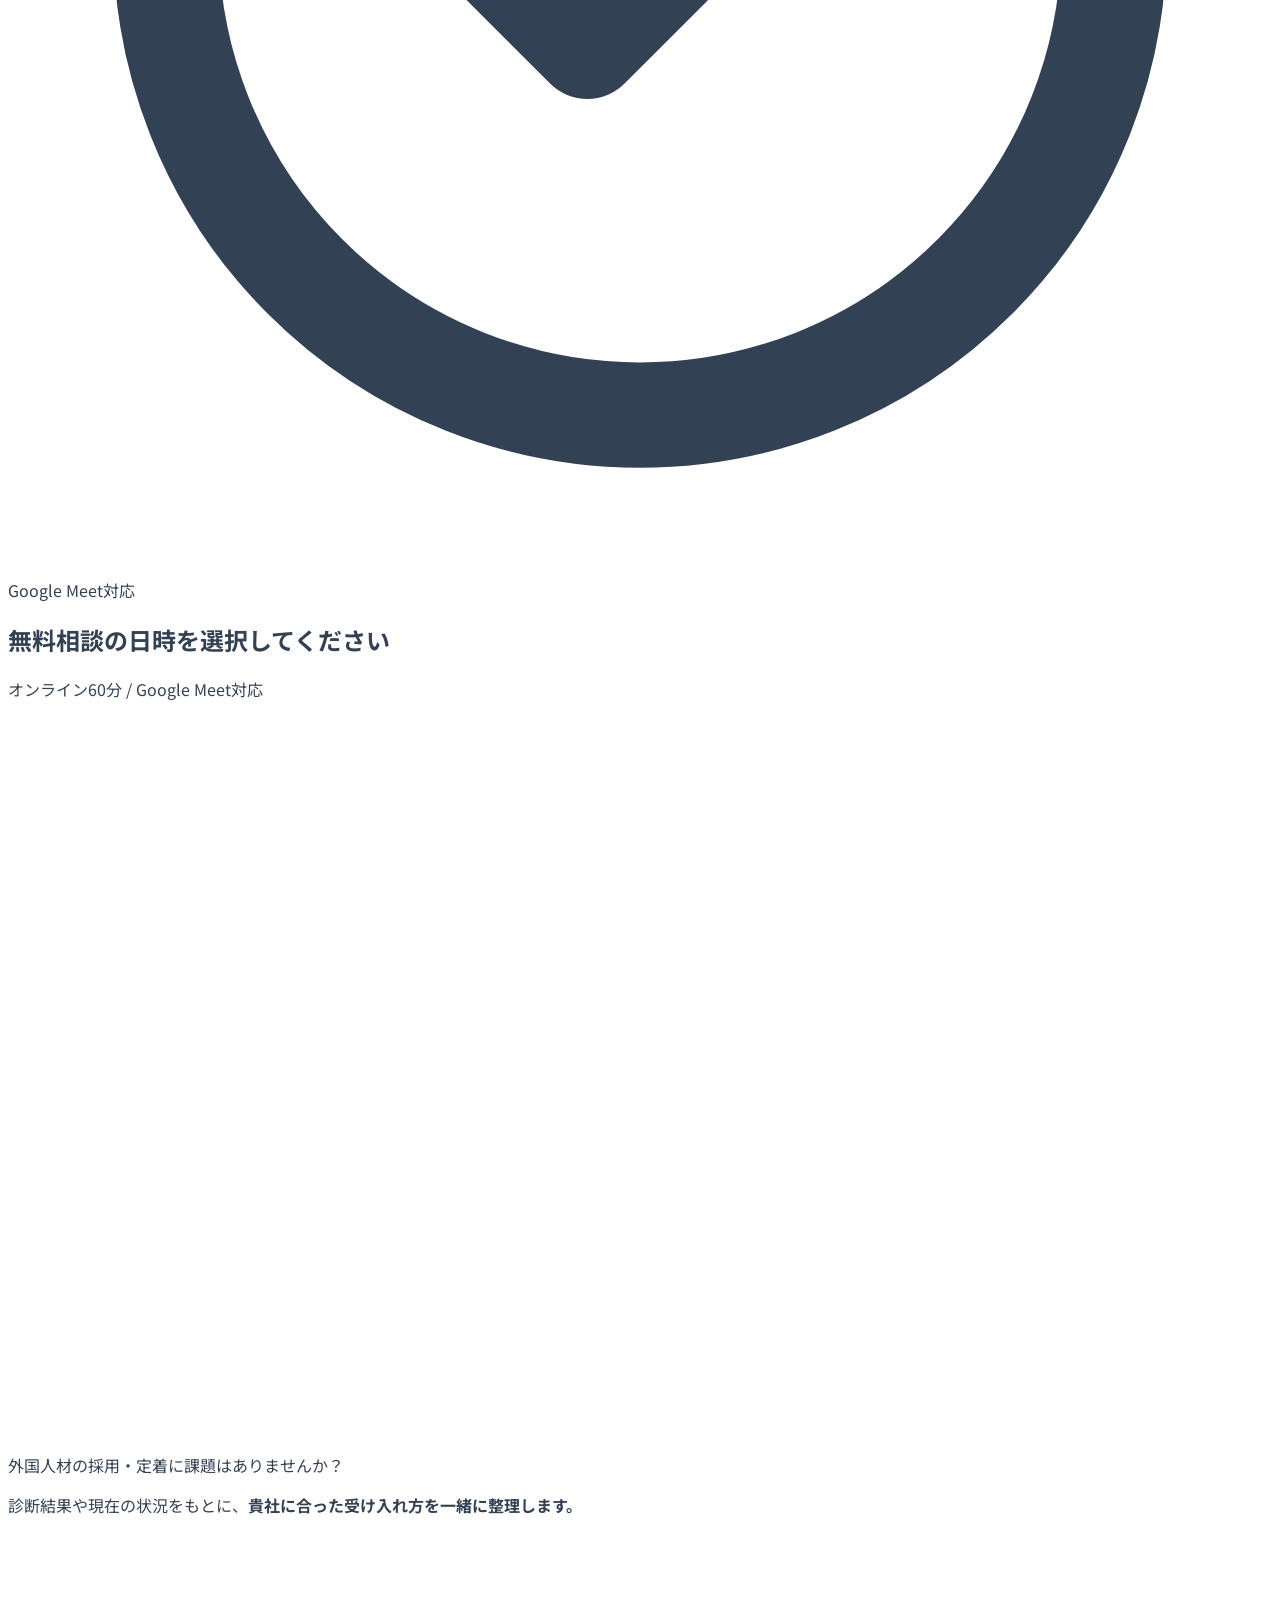
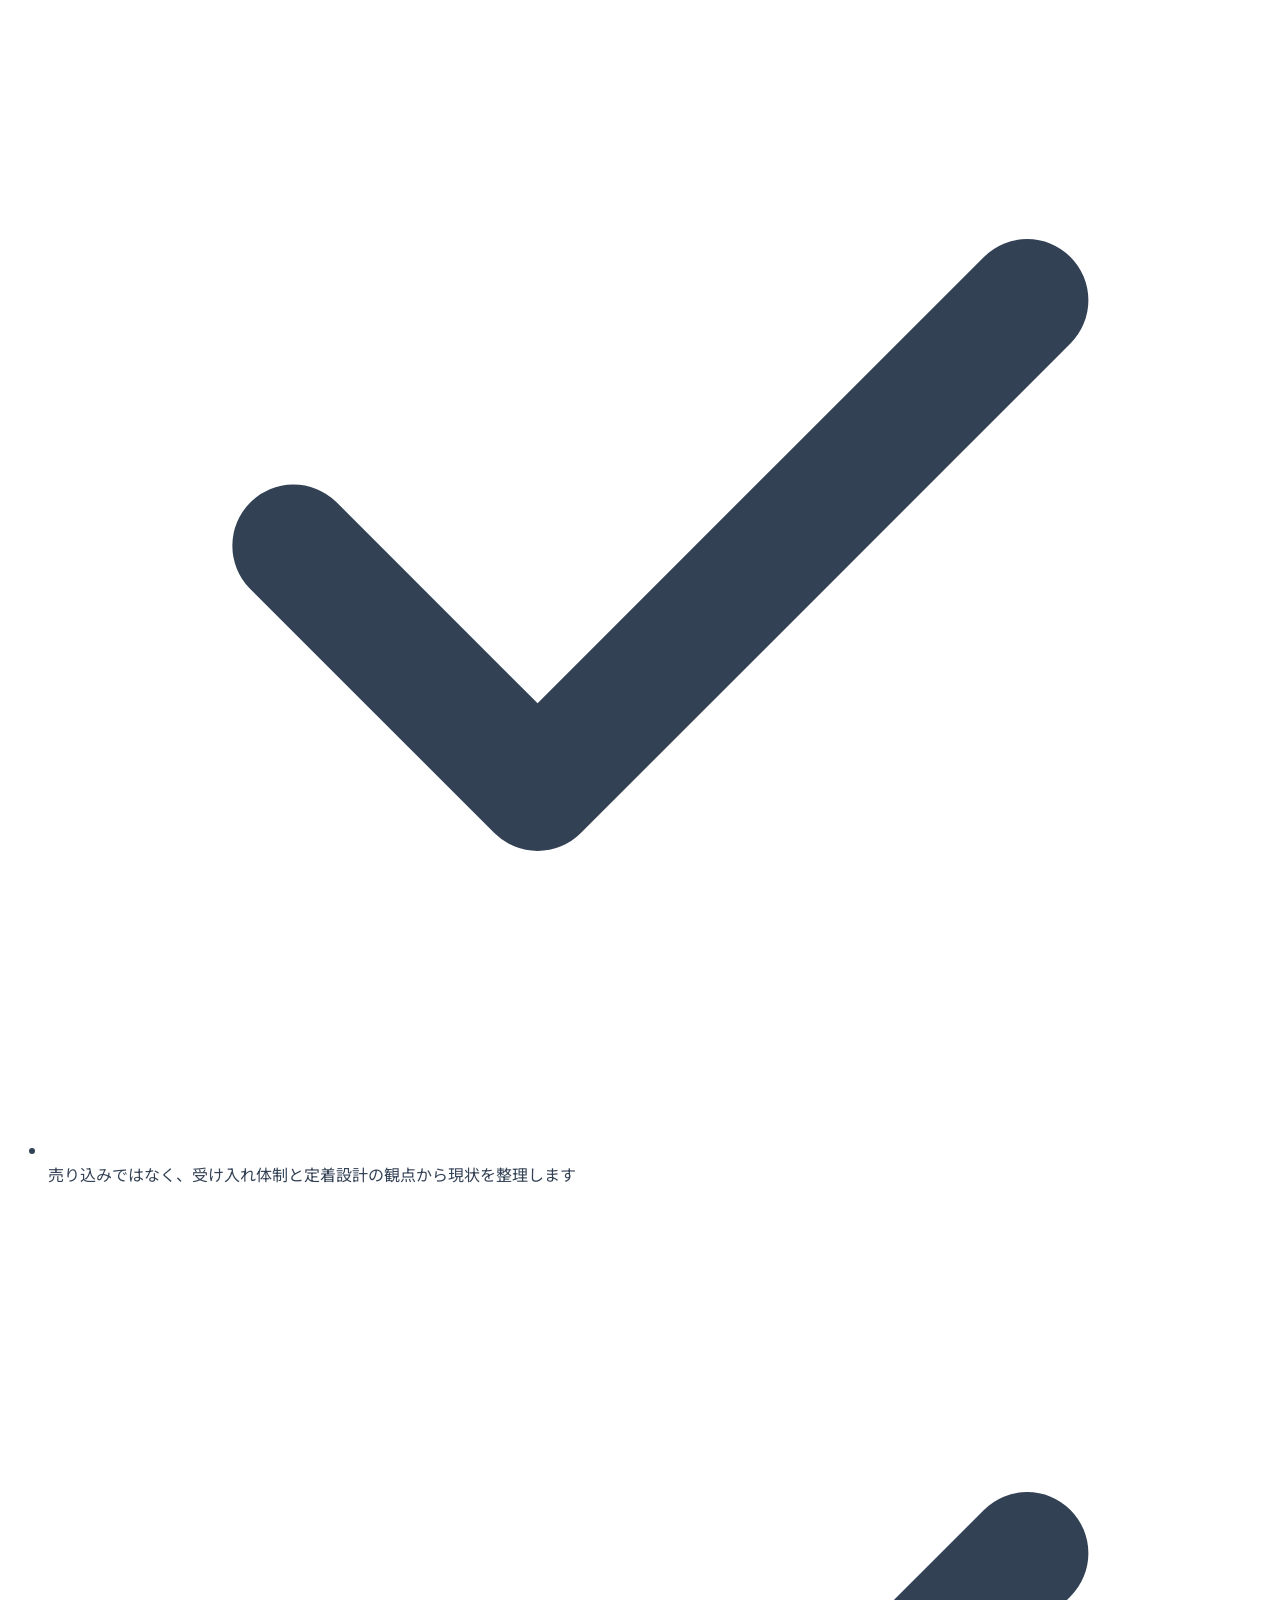
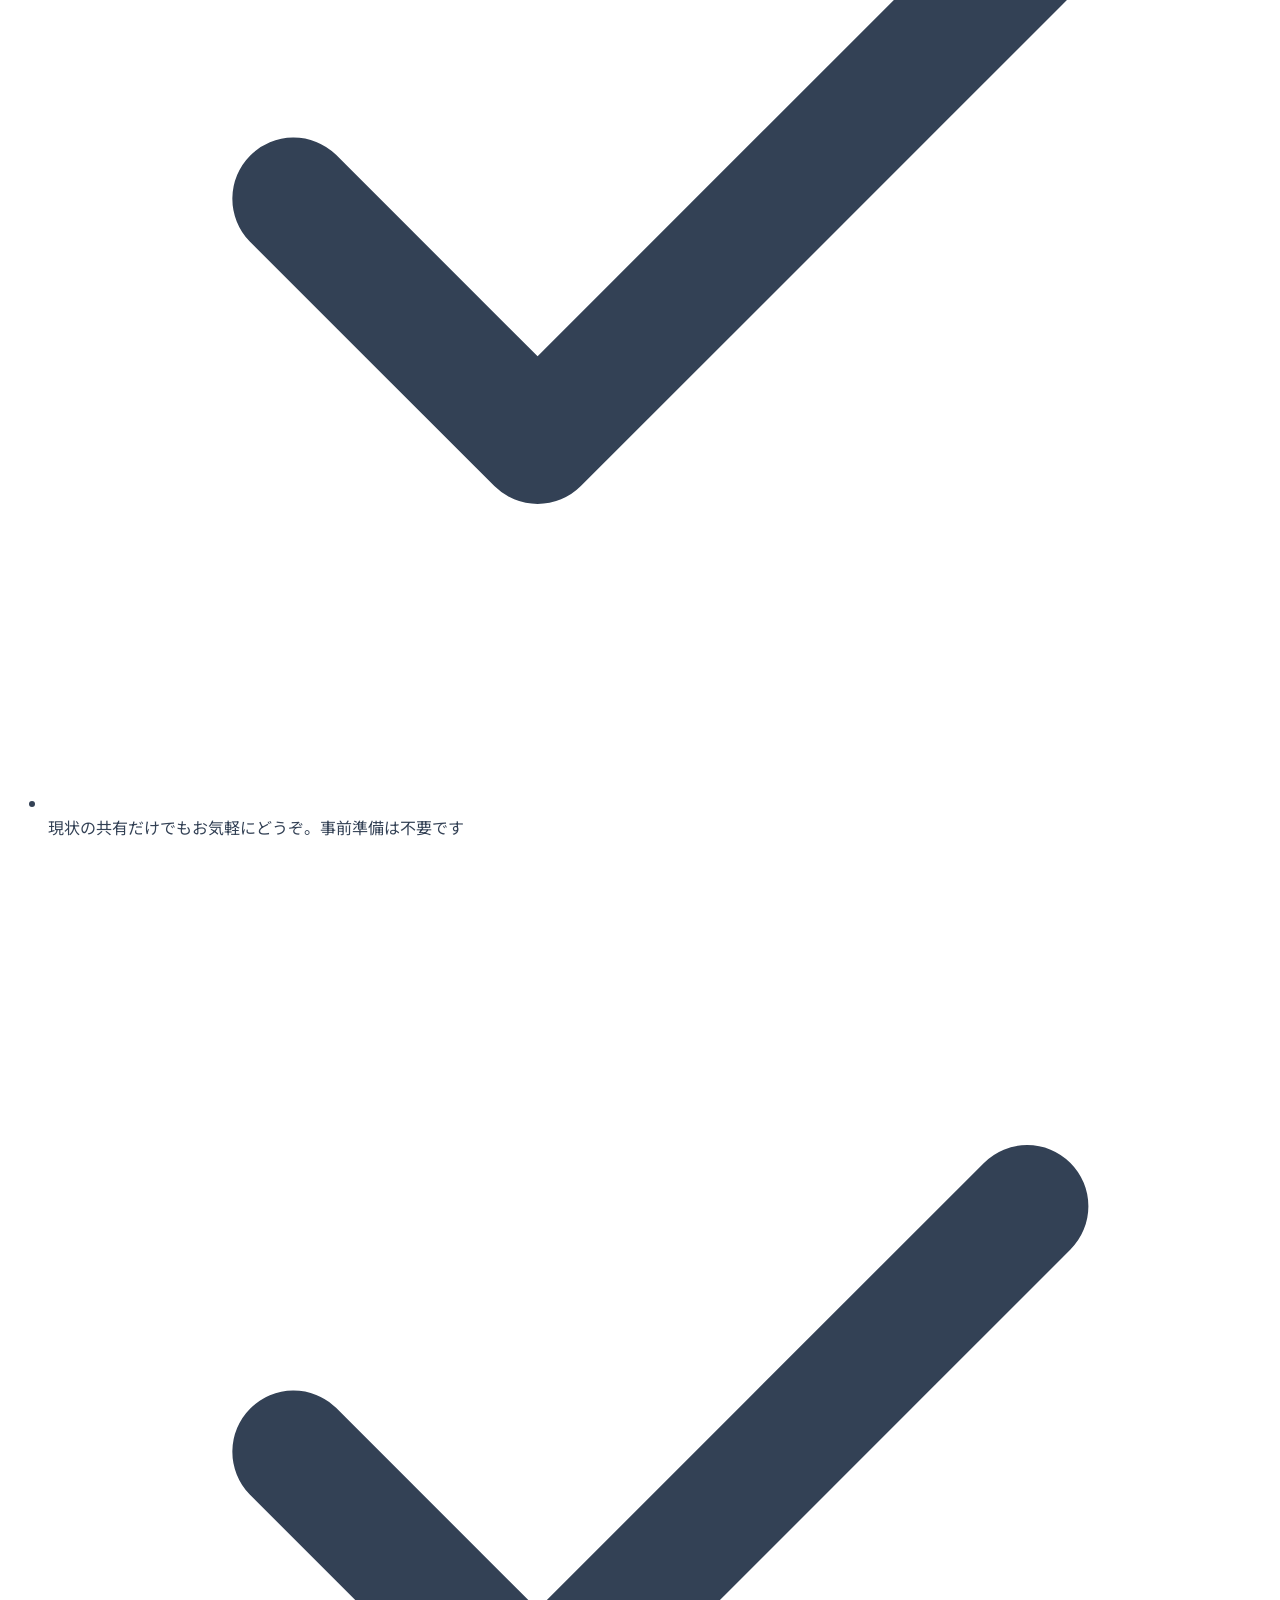
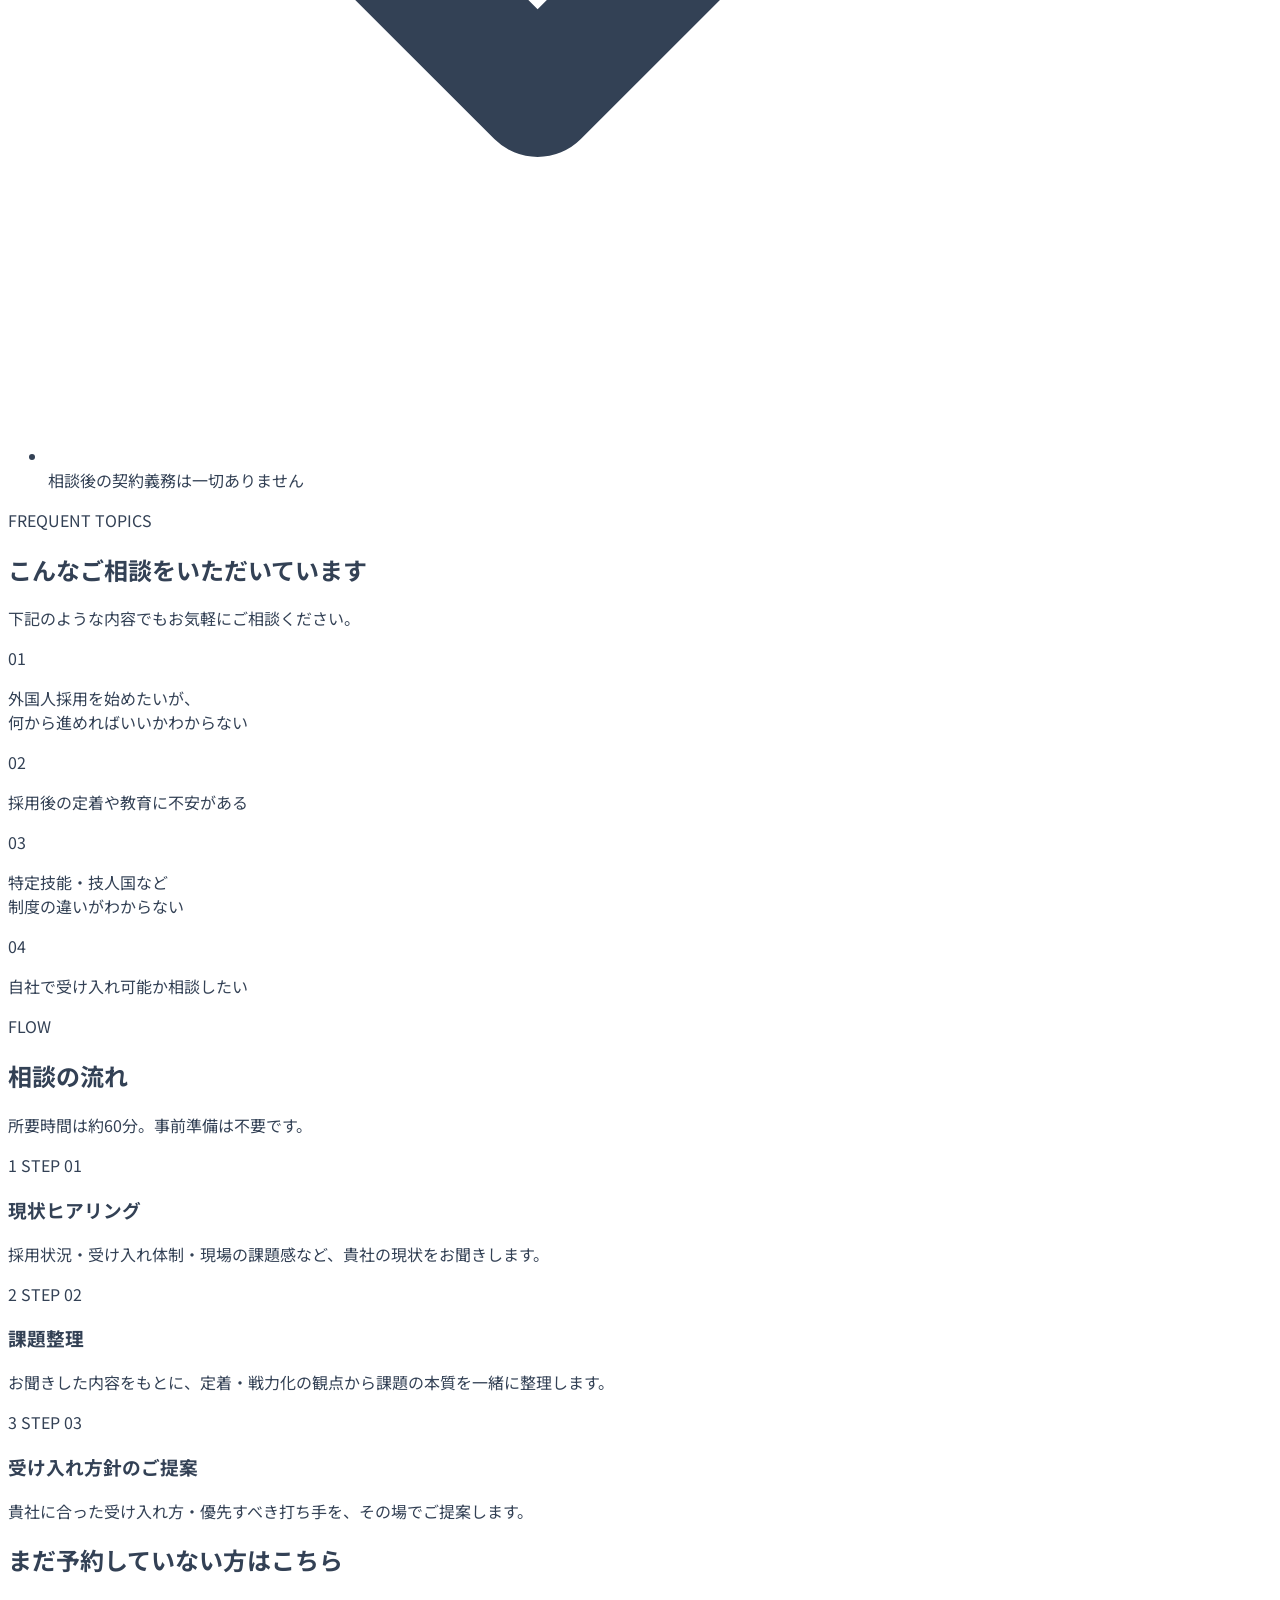
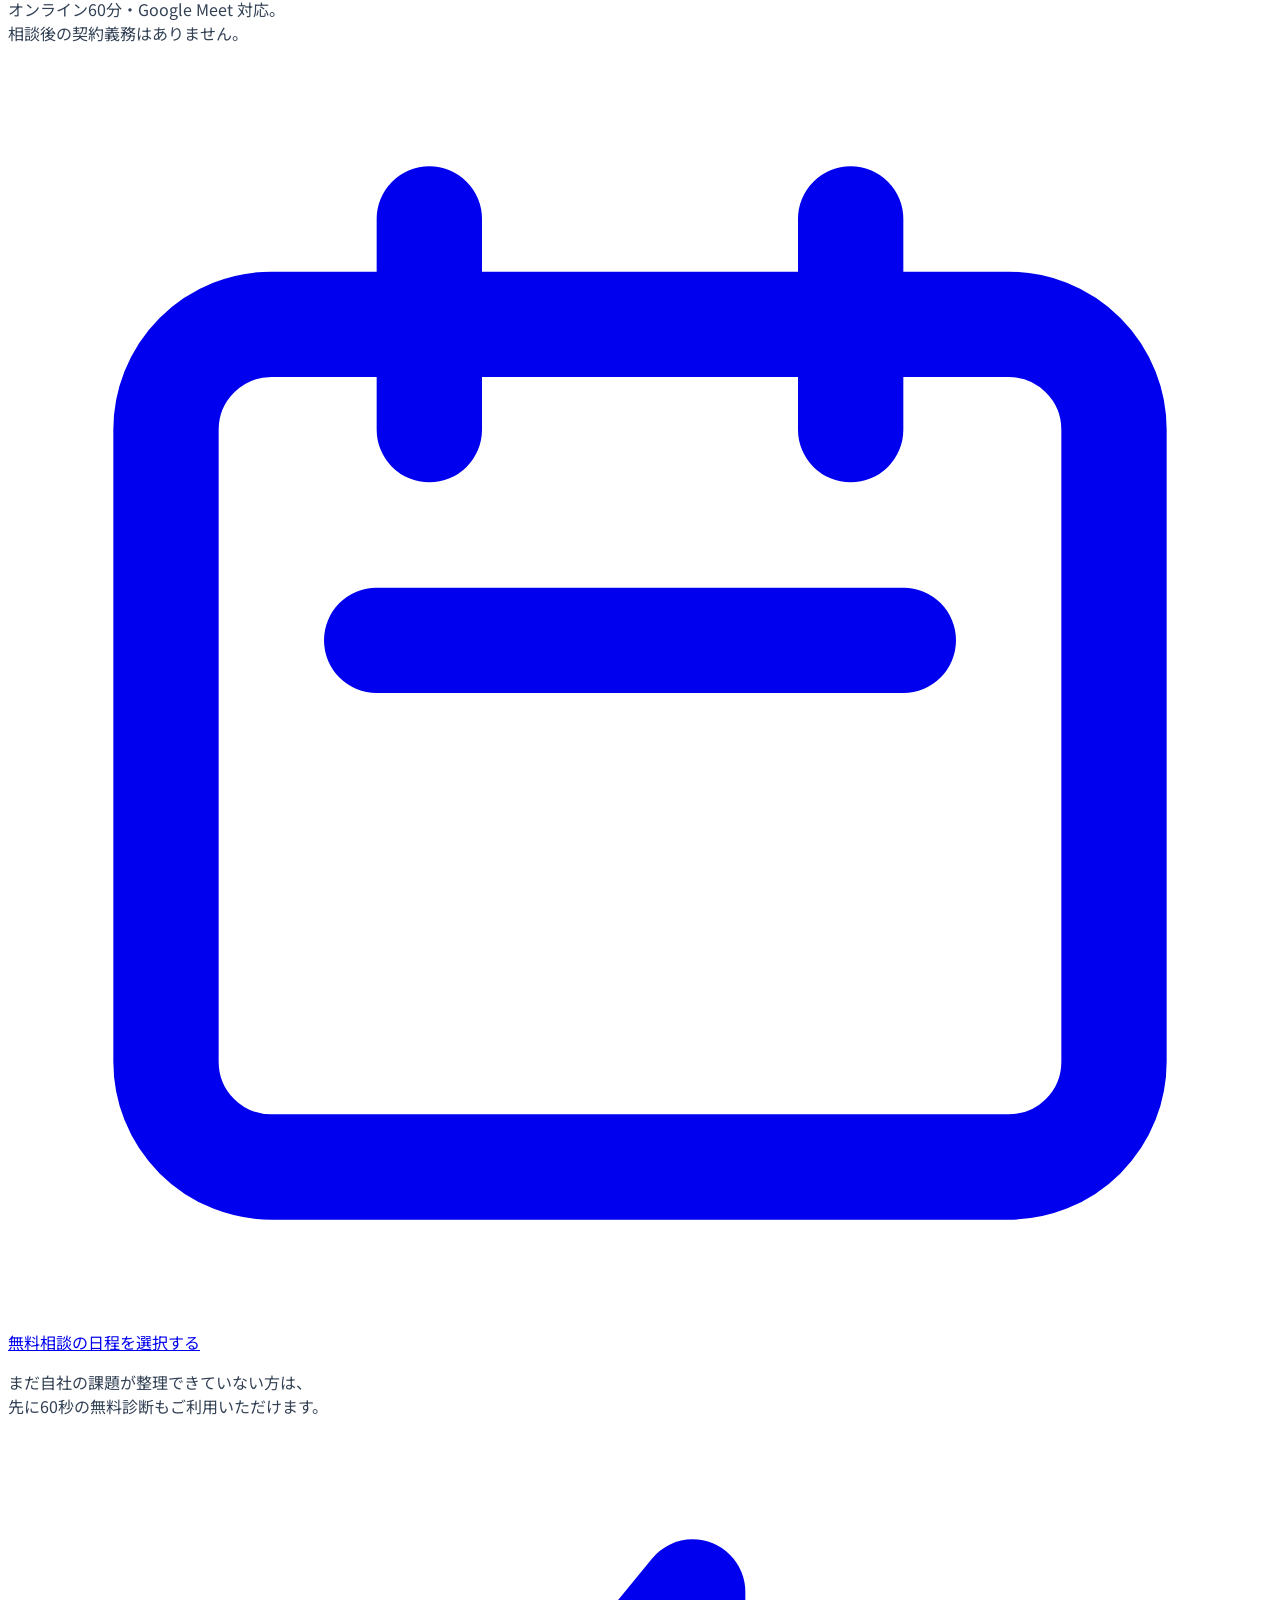
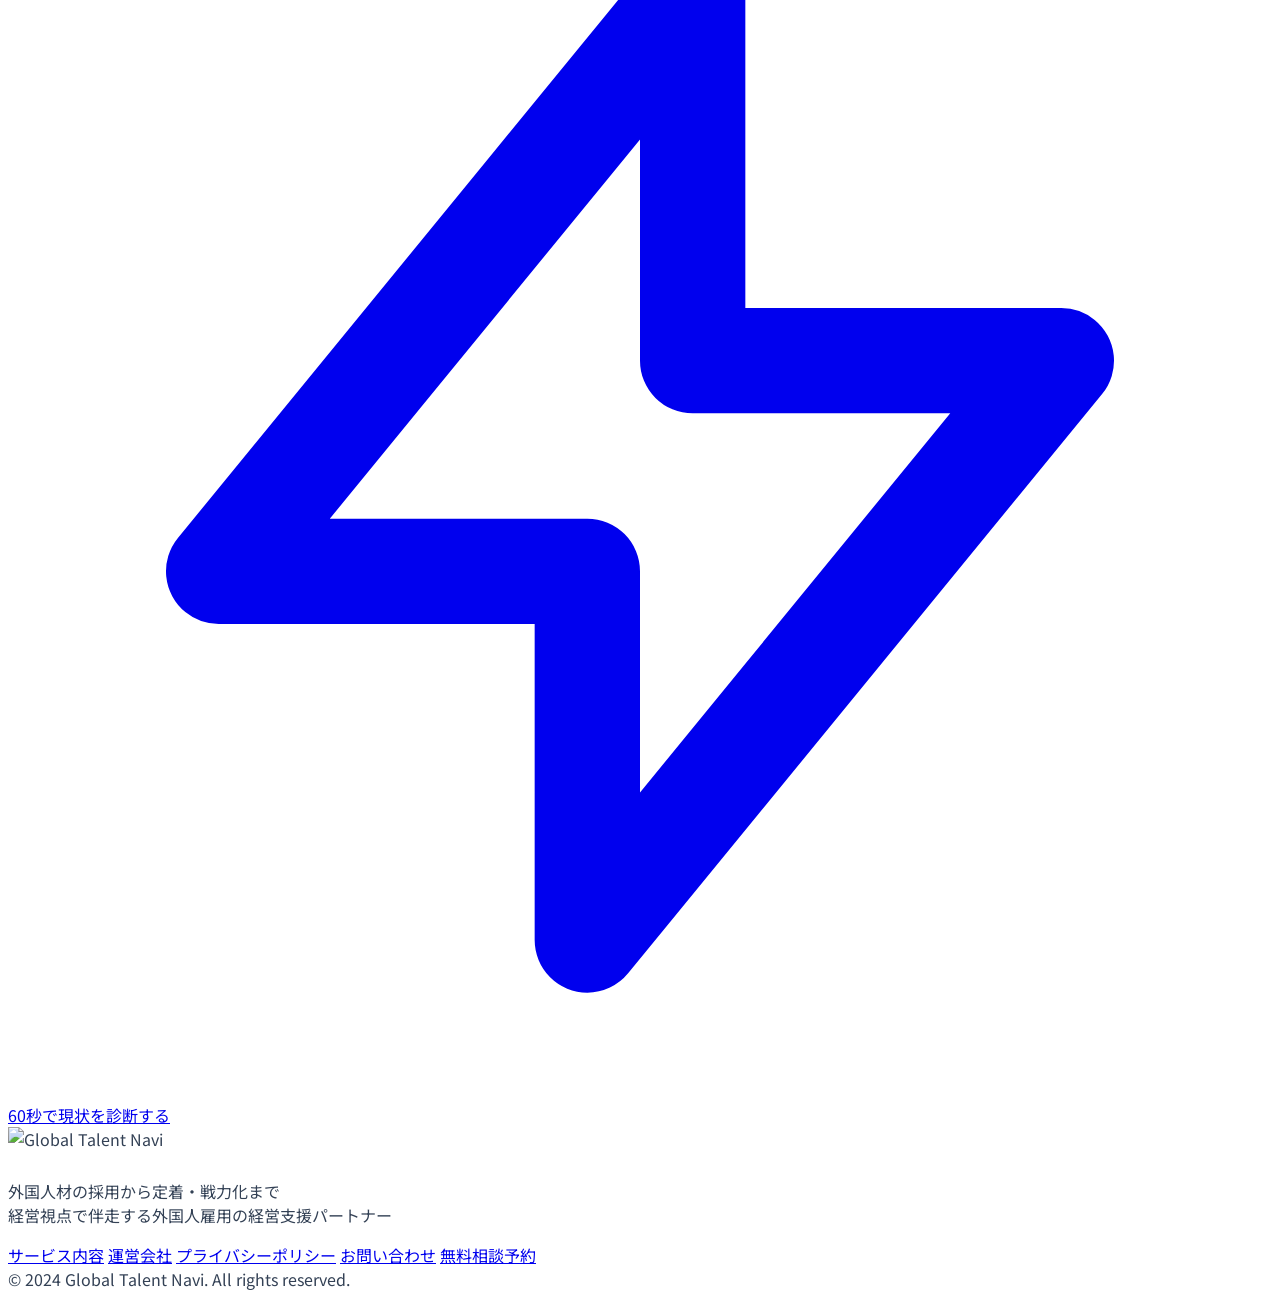
==== commit 7f28306c: "refactor(consultation): tighten layout so booking UI sits in first fold Push the HubSpot Meetings wi" ====
--- a/public/consultation/index.html
+++ b/public/consultation/index.html
@@ -139,18 +139,17 @@
     </div>
   </header>
 
-  <!-- ========== Hero (ファーストビュー) ========== -->
-  <section class="relative bg-navy-900 text-white pt-24 pb-10 lg:pt-28 lg:pb-12 px-4 overflow-hidden">
+  <!-- ========== Hero (コンパクト・予約ページの導入) ========== -->
+  <section class="relative bg-navy-900 text-white pt-24 pb-6 lg:pt-28 lg:pb-8 px-4 overflow-hidden">
     <div class="absolute inset-0 z-0 opacity-20">
       <div class="absolute top-[-10%] right-[-5%] w-[40rem] h-[40rem] rounded-full bg-gold-600 blur-[100px]"></div>
       <div class="absolute bottom-[-10%] left-[-10%] w-[30rem] h-[30rem] rounded-full bg-blue-600 blur-[100px]"></div>
     </div>
     <div class="relative z-10 max-w-4xl mx-auto text-center w-full">
-      <span class="text-gold-400 font-bold tracking-widest text-xs md:text-sm mb-4 inline-block border border-gold-400/60 px-3 py-1 rounded">FREE CONSULTATION</span>
-      <h1 class="hero-title text-3xl md:text-5xl font-black leading-tight mb-5 md:mb-6 tracking-tight">
-        外国人材活用<br class="md:hidden"><span class="gradient-text">無料相談予約</span>
+      <h1 class="hero-title text-2xl md:text-4xl font-black leading-tight mb-3 md:mb-4 tracking-tight">
+        外国人材活用<br class="md:hidden"><span class="gradient-text">無料相談</span>
       </h1>
-      <p class="hero-sub text-gray-300 text-base md:text-lg leading-relaxed max-w-2xl mx-auto font-medium mb-7 md:mb-10">
+      <p class="hero-sub text-gray-300 text-sm md:text-base leading-relaxed max-w-2xl mx-auto font-medium mb-4 md:mb-5">
         診断結果や現在の状況をもとに、<br class="md:hidden">
         貴社に合った受け入れ方を一緒に整理します。
       </p>
@@ -176,12 +175,11 @@
   </section>
 
   <!-- ========== 予約（HubSpot Meetings 埋め込み・LP内で予約完結） ========== -->
-  <section id="booking" class="py-10 lg:py-14 bg-white px-4 border-b border-gray-100">
+  <section id="booking" class="pt-6 pb-8 lg:pt-8 lg:pb-12 bg-white px-4 border-b border-gray-100">
     <div class="max-w-3xl mx-auto">
-      <div class="text-center mb-6">
-        <span class="text-gold-600 font-bold tracking-widest text-sm mb-2 inline-block border-l-4 border-gold-500 pl-2">BOOKING</span>
-        <h2 class="text-xl md:text-2xl font-black text-navy-900 mt-2 leading-tight">ご都合の良い日時をお選びください</h2>
-        <p class="text-gray-600 mt-2 text-sm md:text-base">下記カレンダーからそのままご予約いただけます（オンライン60分・Google Meet 対応）。</p>
+      <div class="text-center mb-4">
+        <h2 class="text-xl md:text-2xl font-black text-navy-900 leading-tight">無料相談の日時を選択してください</h2>
+        <p class="text-gray-600 mt-2 text-sm md:text-base">オンライン60分 / Google Meet対応</p>
       </div>
       <!-- HubSpot Meetings 埋め込み（このページ内で予約完結） -->
       <div class="meetings-iframe-container" data-src="https://meetings-na2.hubspot.com/suguru-matsushita?embed=true"></div>
@@ -293,14 +291,14 @@
   <!-- ========== 下部：予約UIへ戻る導線＋診断補助 ========== -->
   <section class="py-14 lg:py-20 bg-gradient-to-br from-navy-900 to-navy-800 text-white px-4 border-t-8 border-gold-500">
     <div class="max-w-3xl mx-auto text-center">
-      <h2 class="text-2xl md:text-3xl font-black mb-4 leading-tight">まずは現状を共有することから、<br class="md:hidden">始めてみませんか？</h2>
+      <h2 class="text-2xl md:text-3xl font-black mb-4 leading-tight">まだ予約していない方はこちら</h2>
       <p class="text-gray-300 text-base md:text-lg font-medium mb-8">オンライン60分・Google Meet 対応。<br class="md:hidden">相談後の契約義務はありません。</p>
 
       <div class="flex flex-col items-center gap-3">
         <a href="#booking"
            class="inline-flex items-center justify-center gap-2 bg-gradient-to-r from-gold-400 to-gold-600 text-navy-900 font-black text-base md:text-lg py-4 px-8 md:px-10 rounded-full shadow-lg hover:scale-105 transition-transform duration-300">
-          <svg class="w-5 h-5" fill="none" stroke="currentColor" viewBox="0 0 24 24"><path stroke-linecap="round" stroke-linejoin="round" stroke-width="2" d="M5 15l7-7 7 7"></path></svg>
-          上の予約カレンダーへ
+          <svg class="w-5 h-5" fill="none" stroke="currentColor" viewBox="0 0 24 24"><path stroke-linecap="round" stroke-linejoin="round" stroke-width="2" d="M8 7V3m8 4V3m-9 8h10M5 21h14a2 2 0 002-2V7a2 2 0 00-2-2H5a2 2 0 00-2 2v12a2 2 0 002 2z"></path></svg>
+          無料相談の日程を選択する
         </a>
       </div>
 
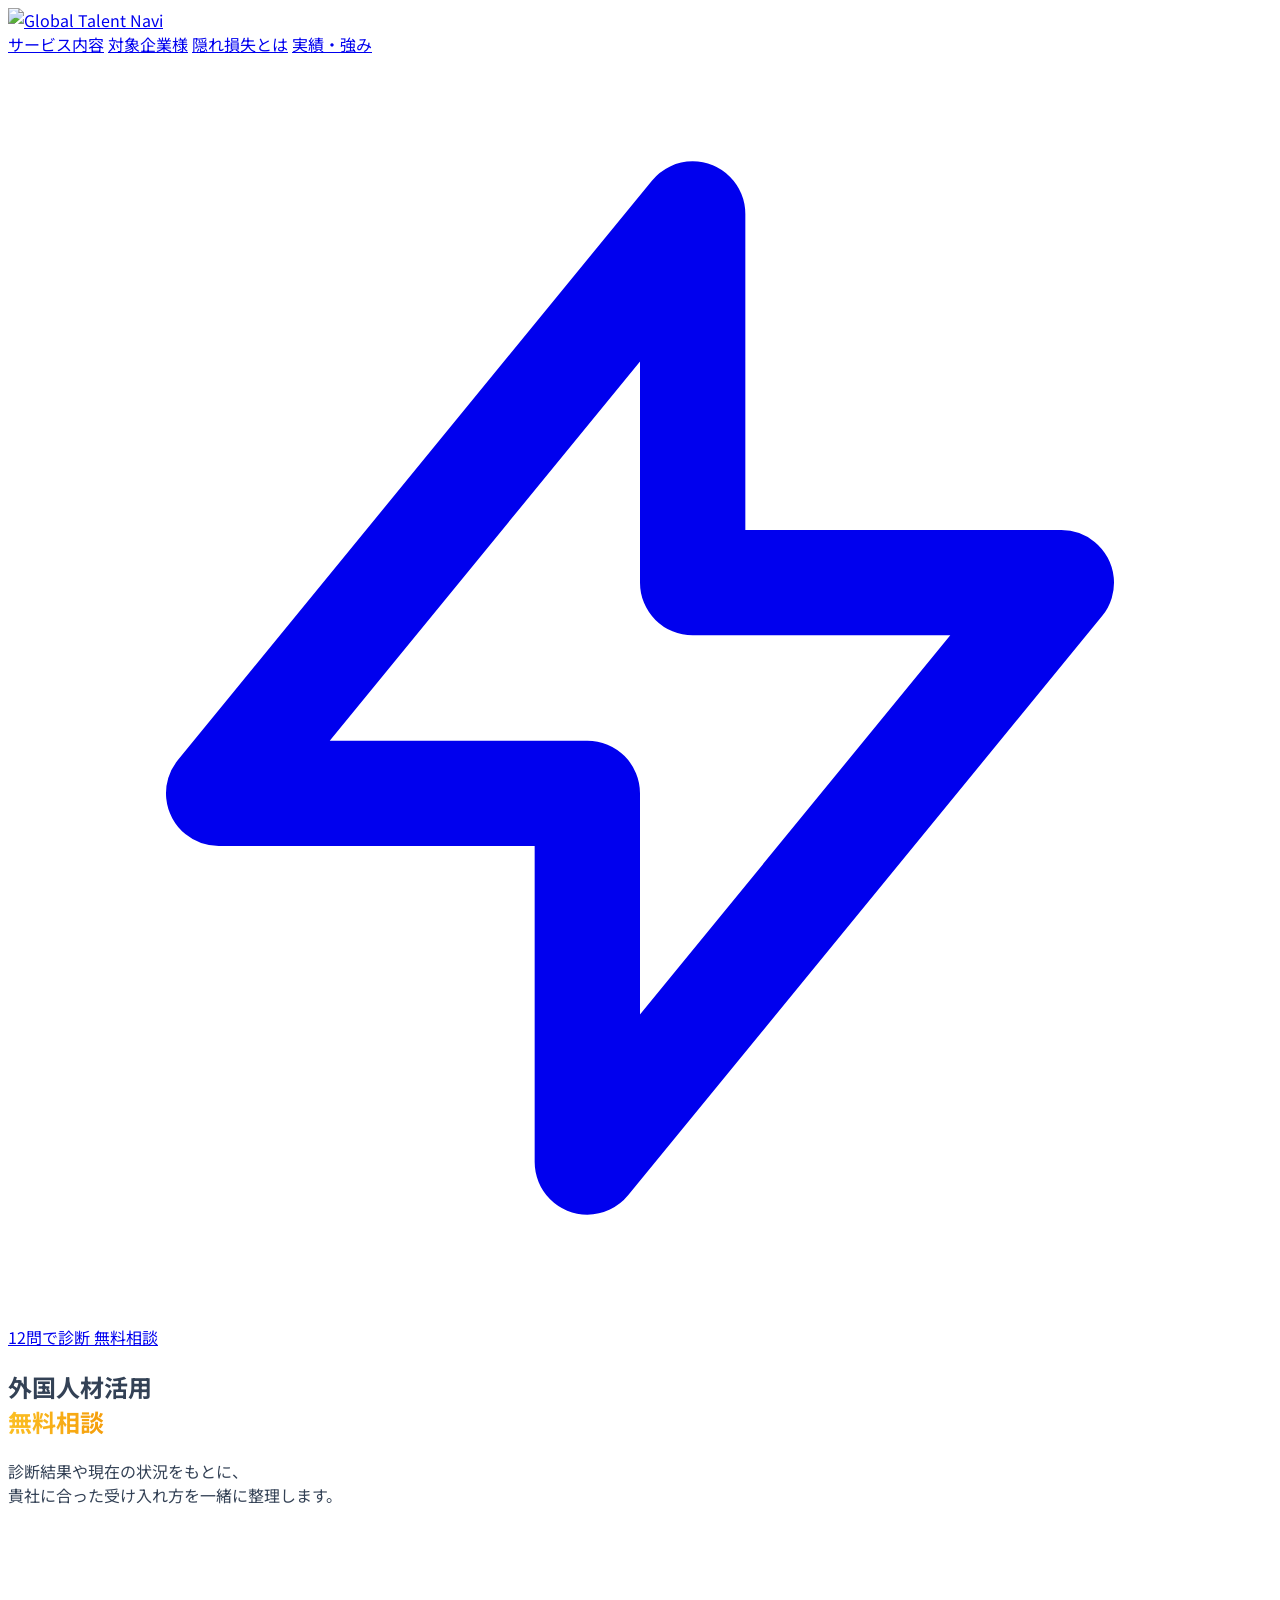
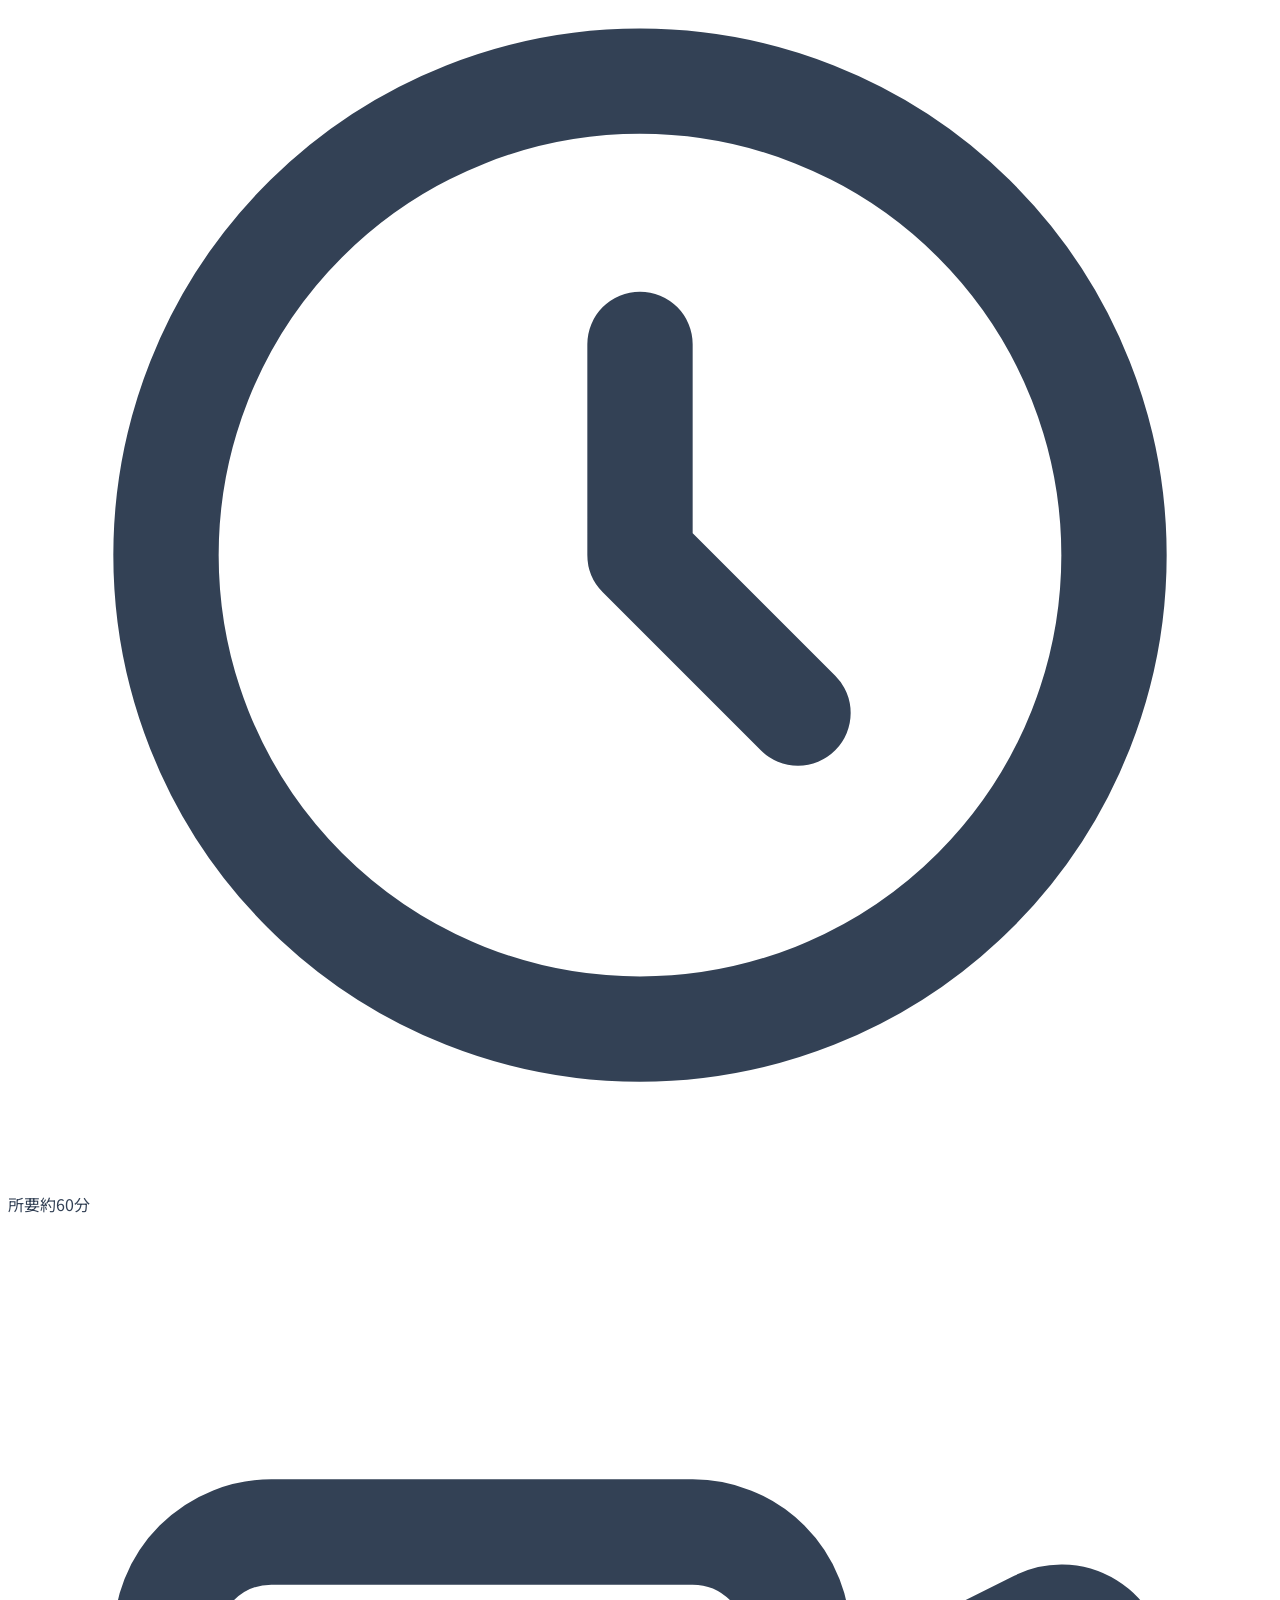
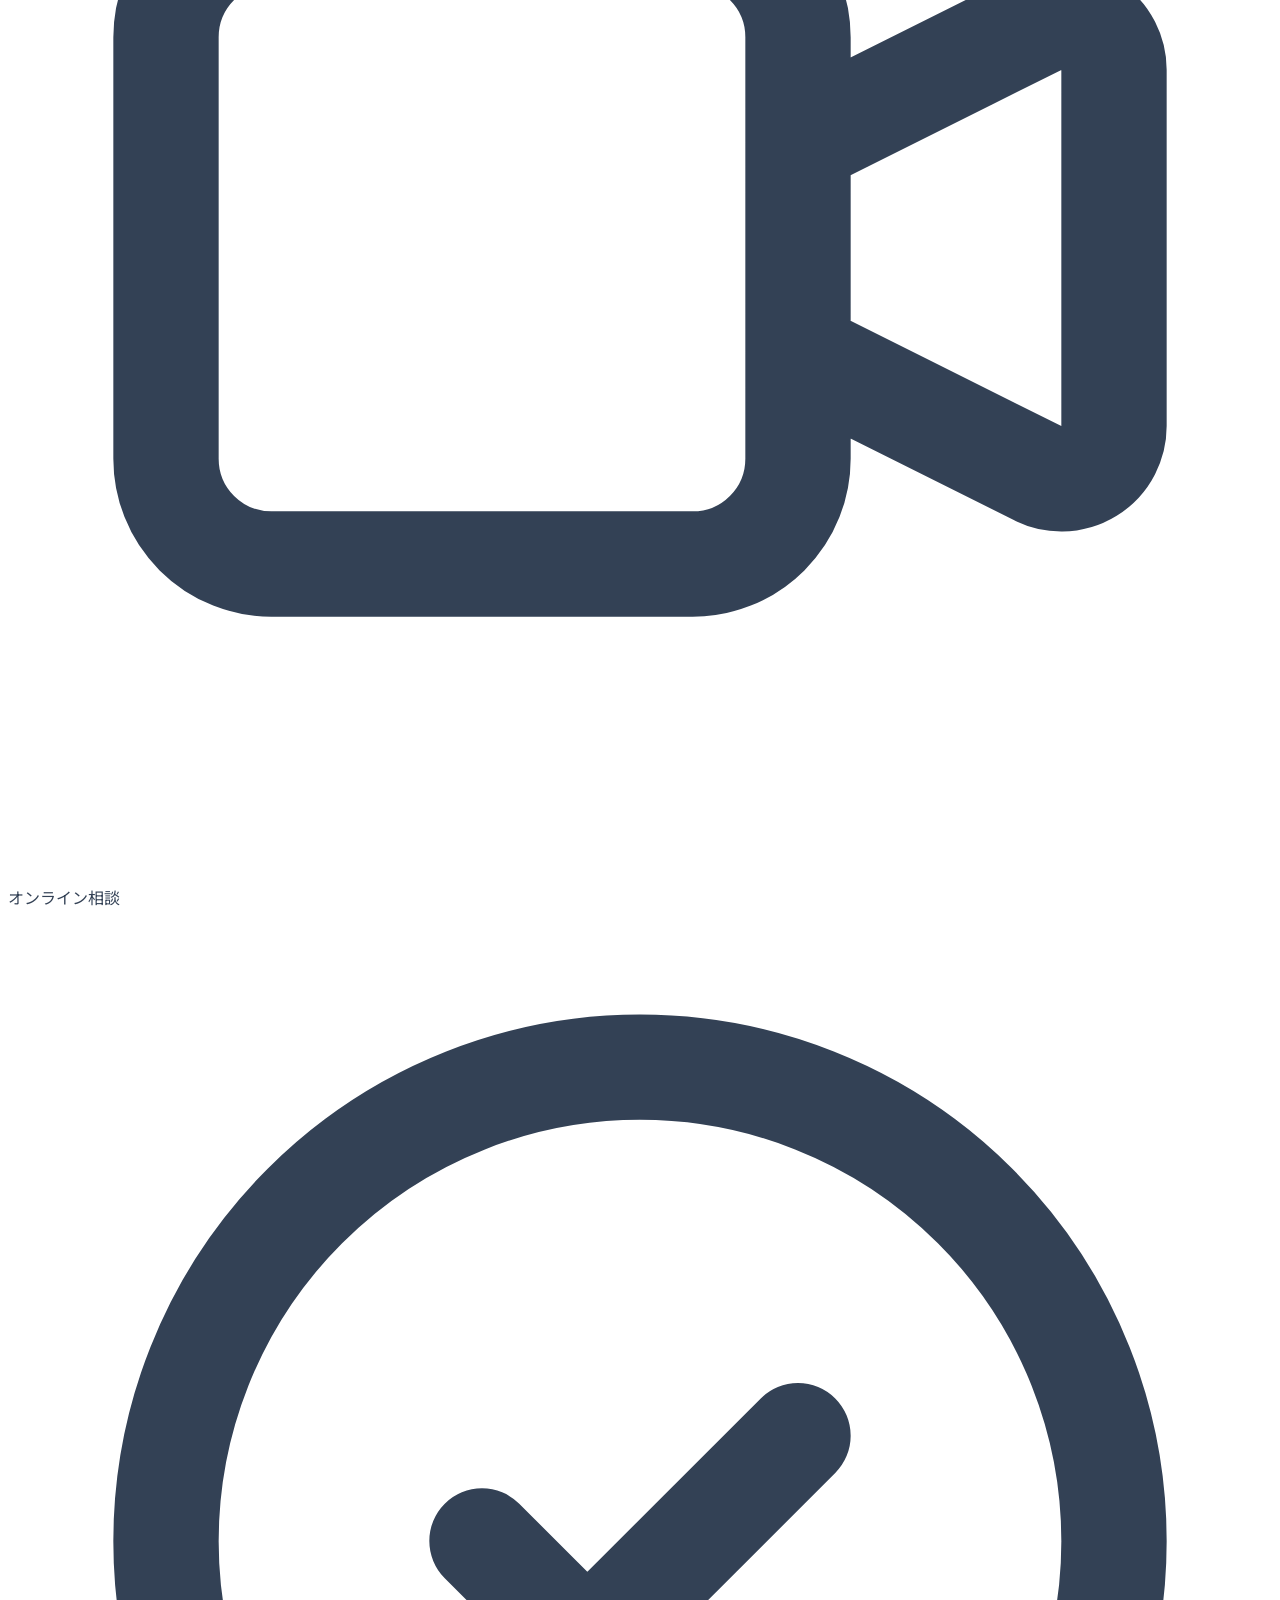
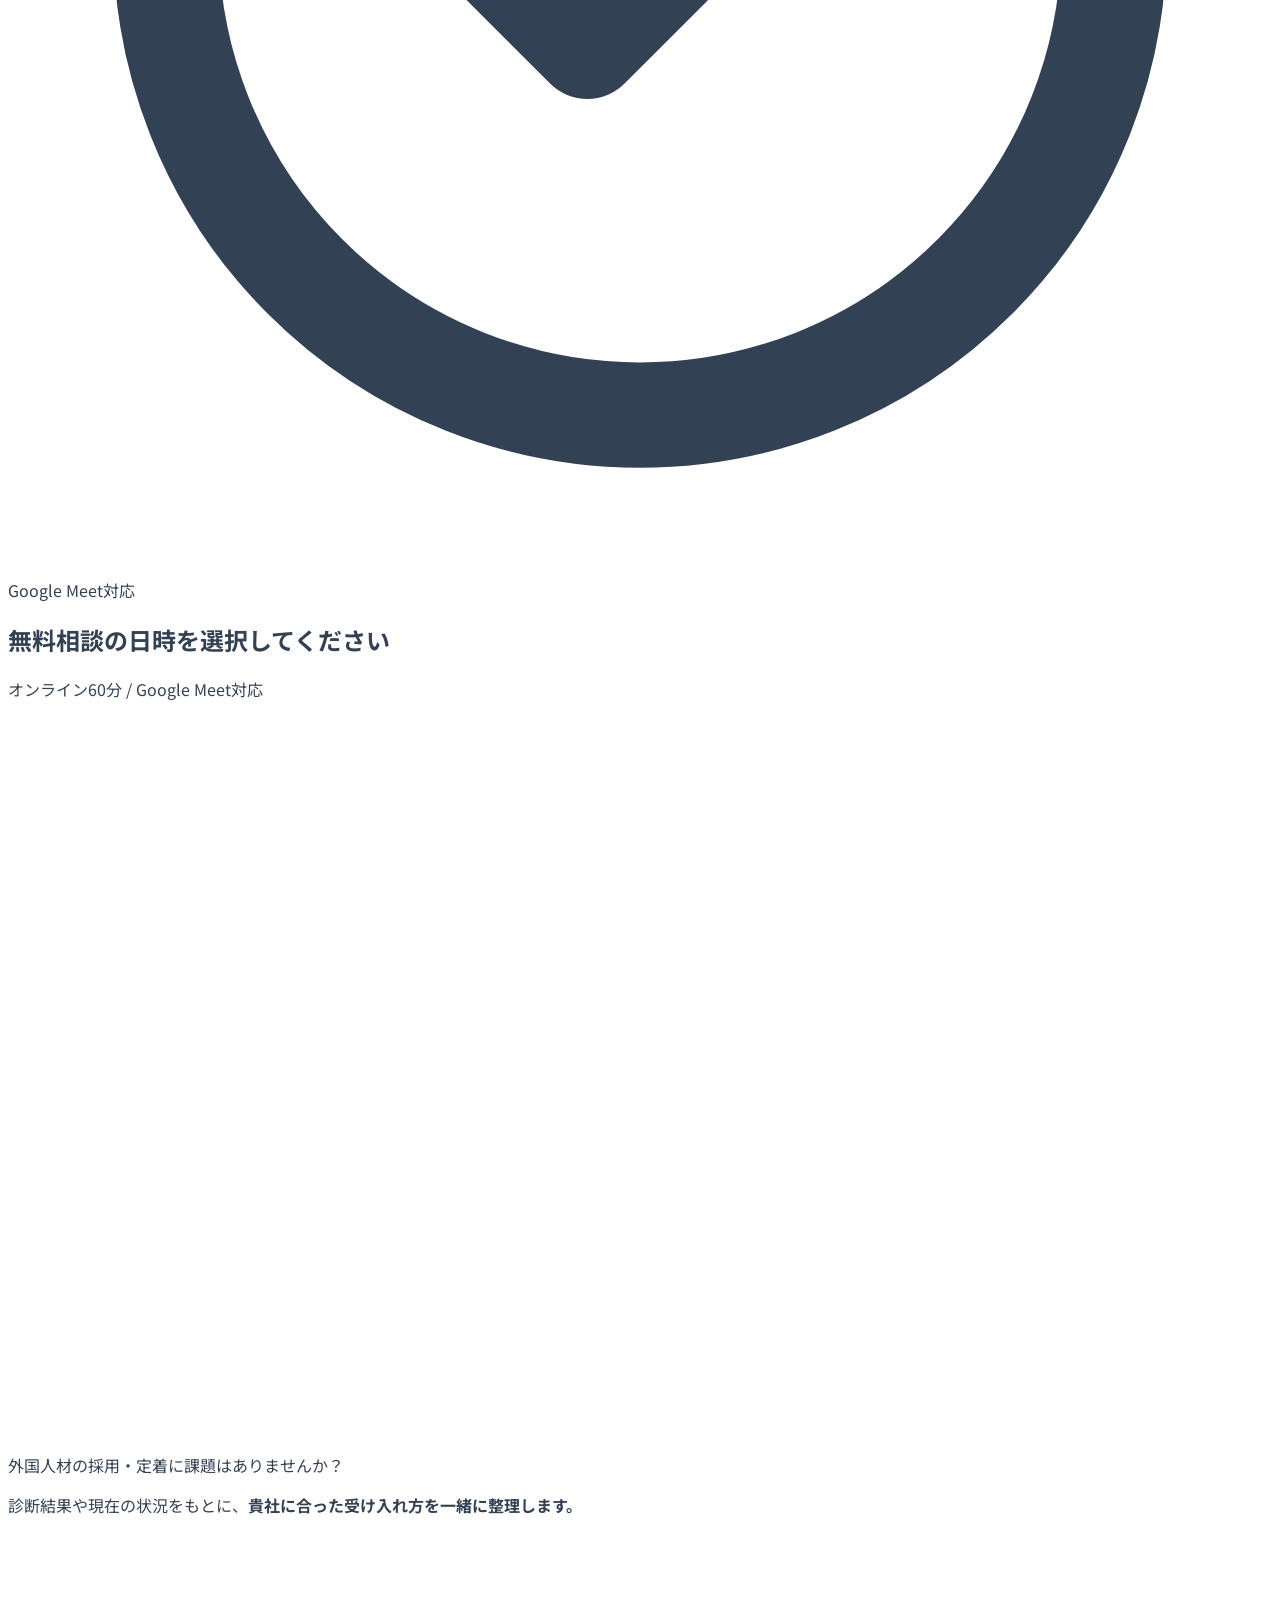
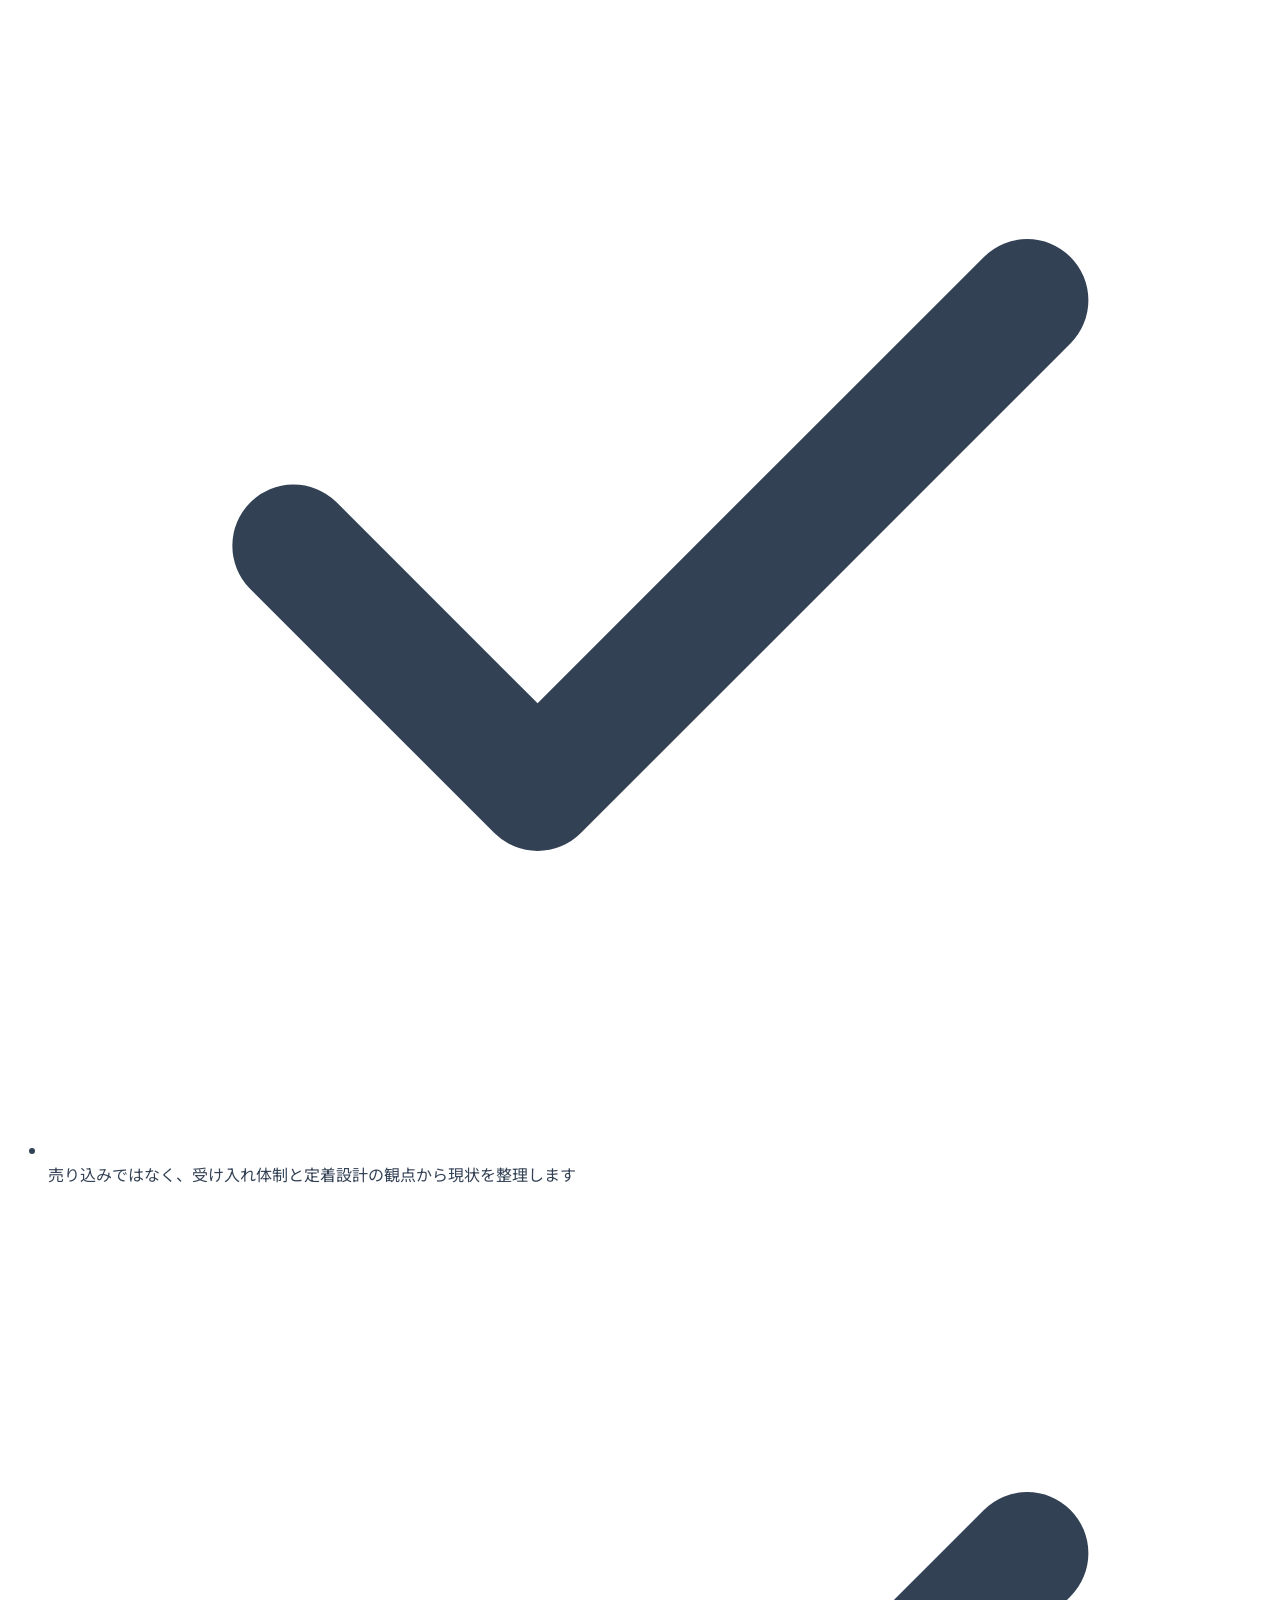
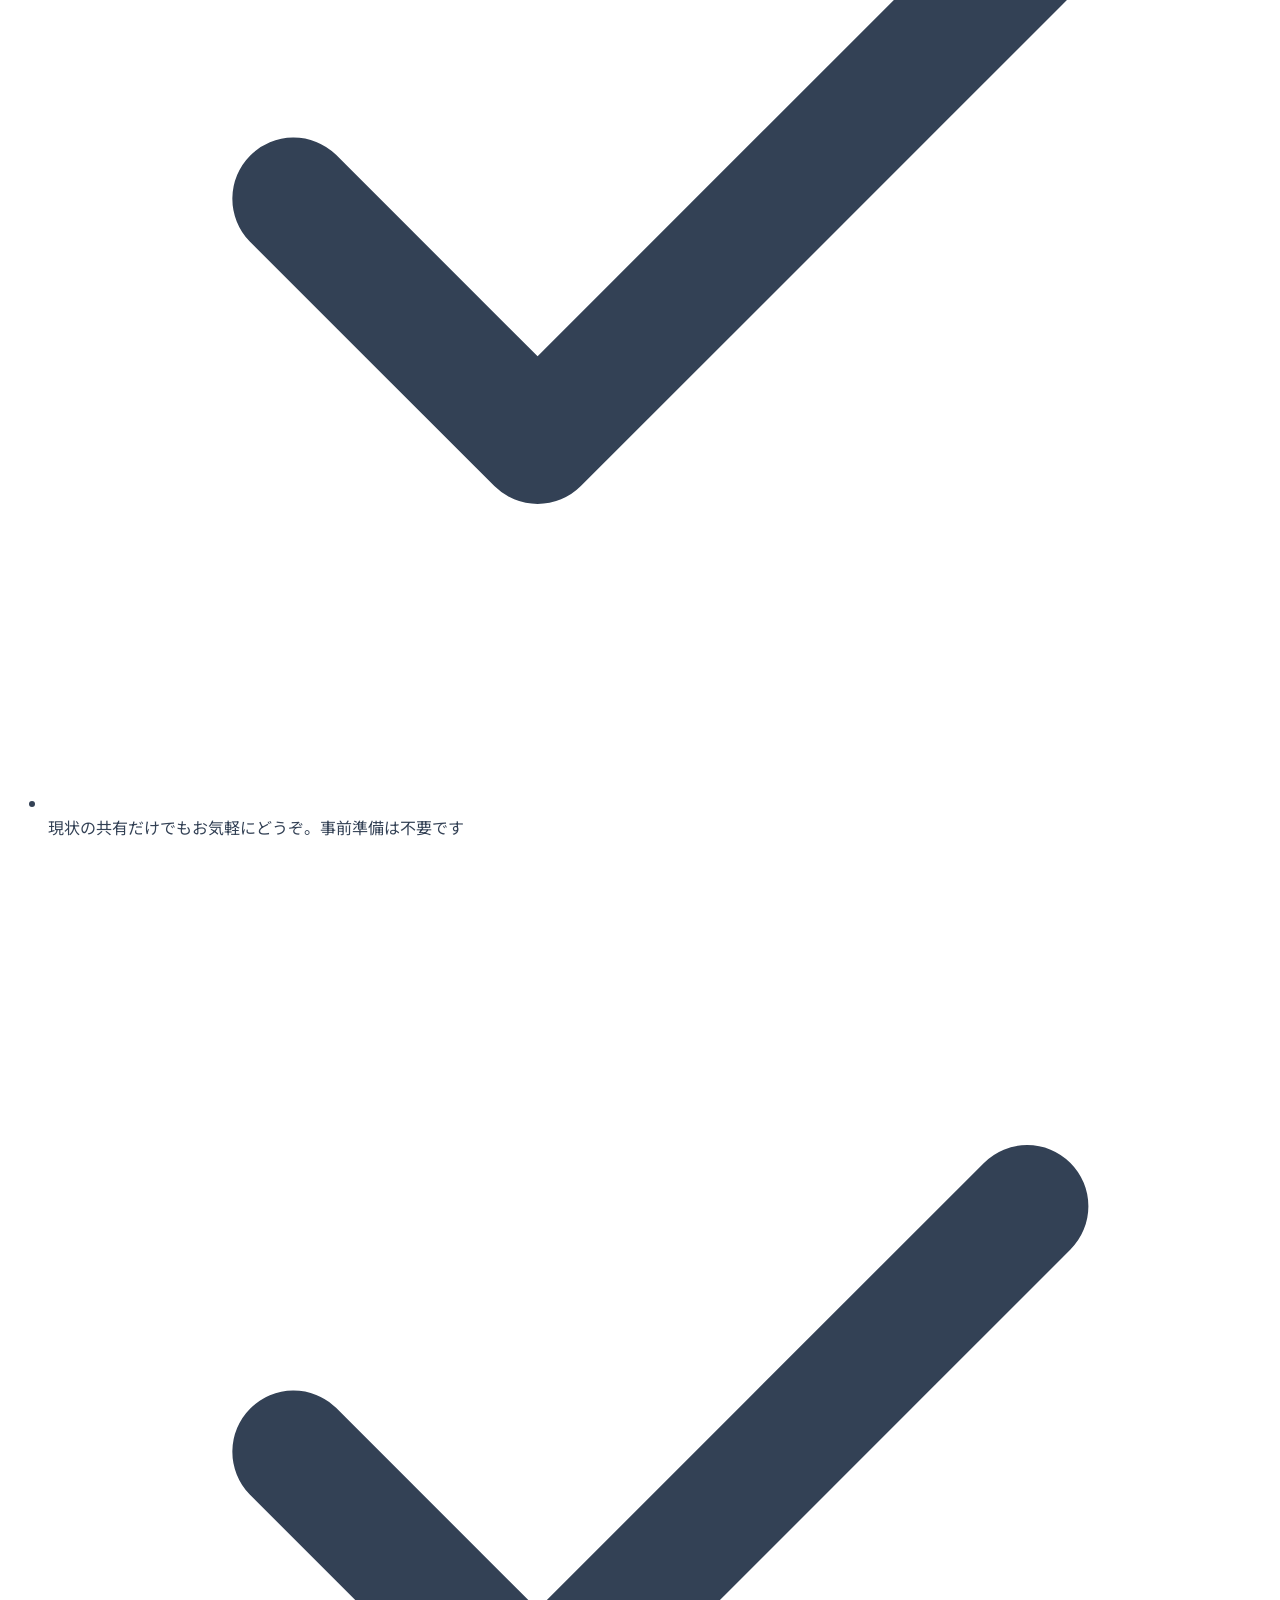
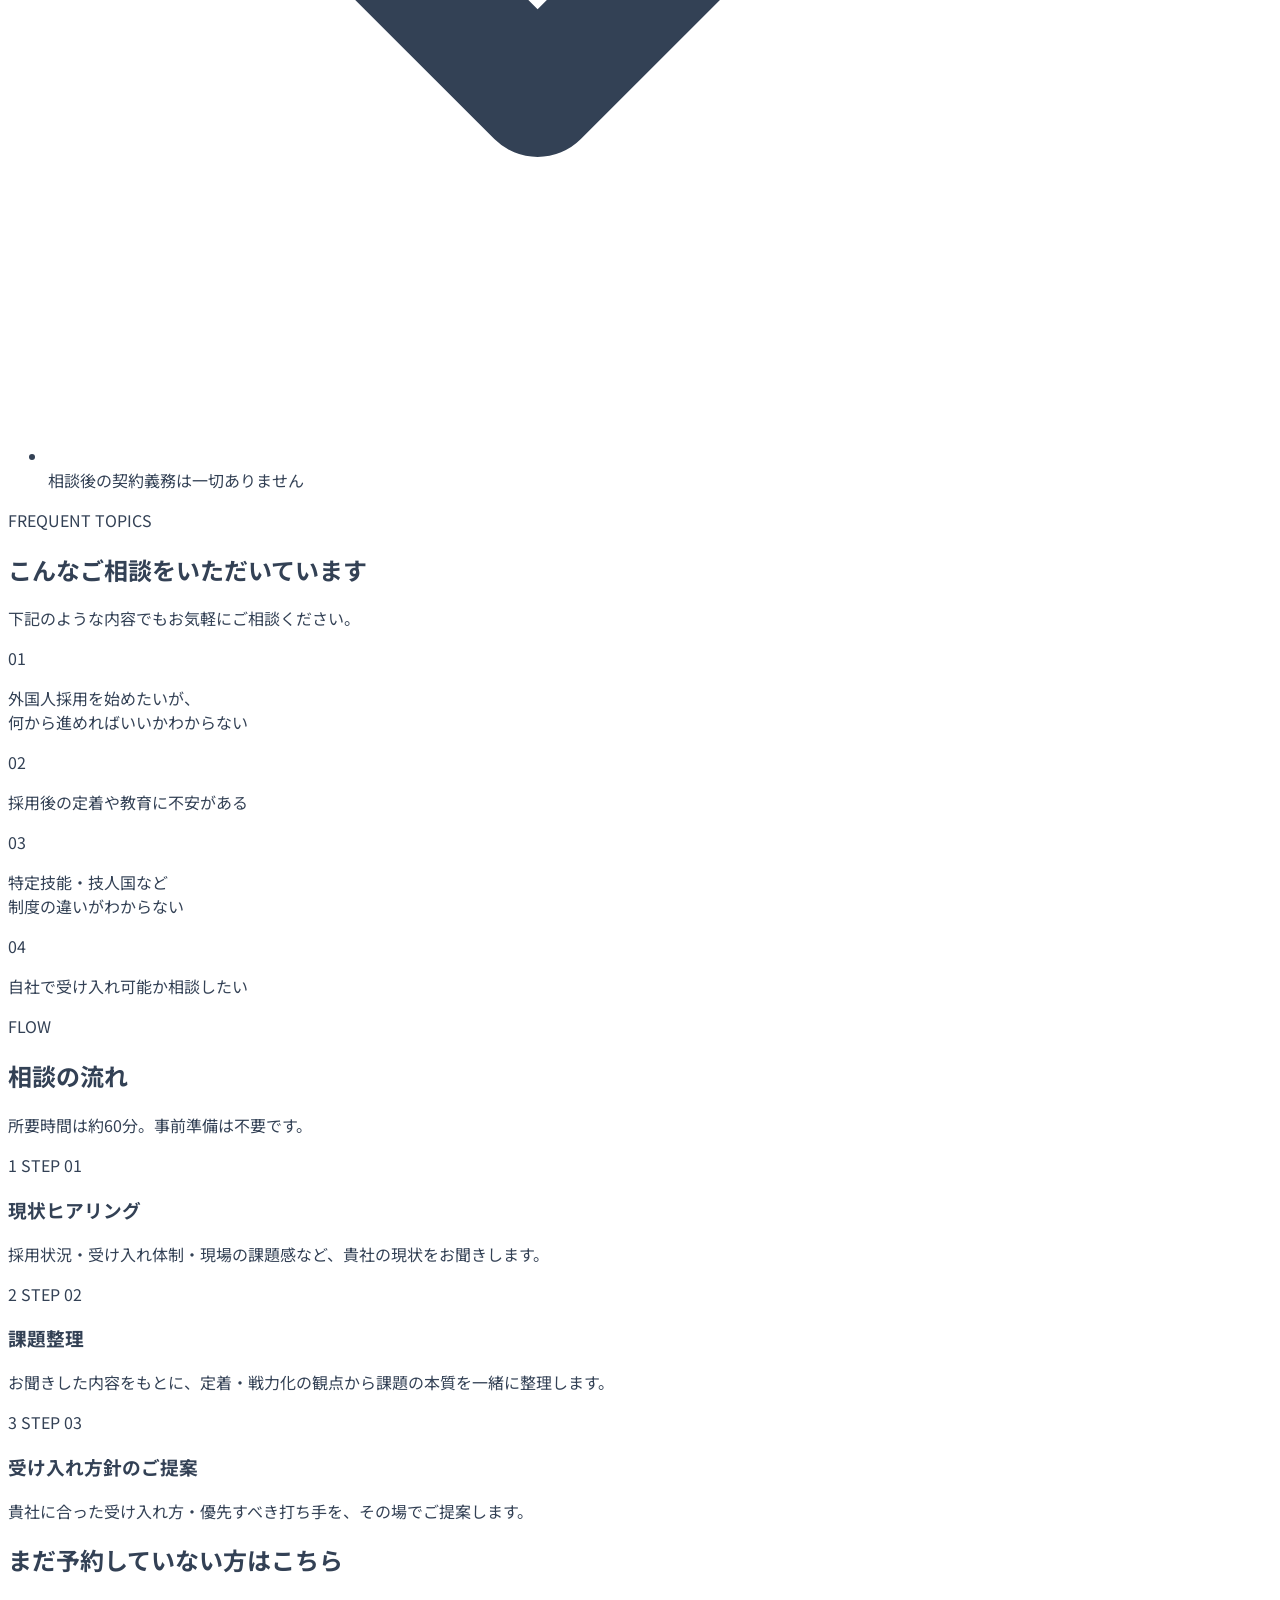
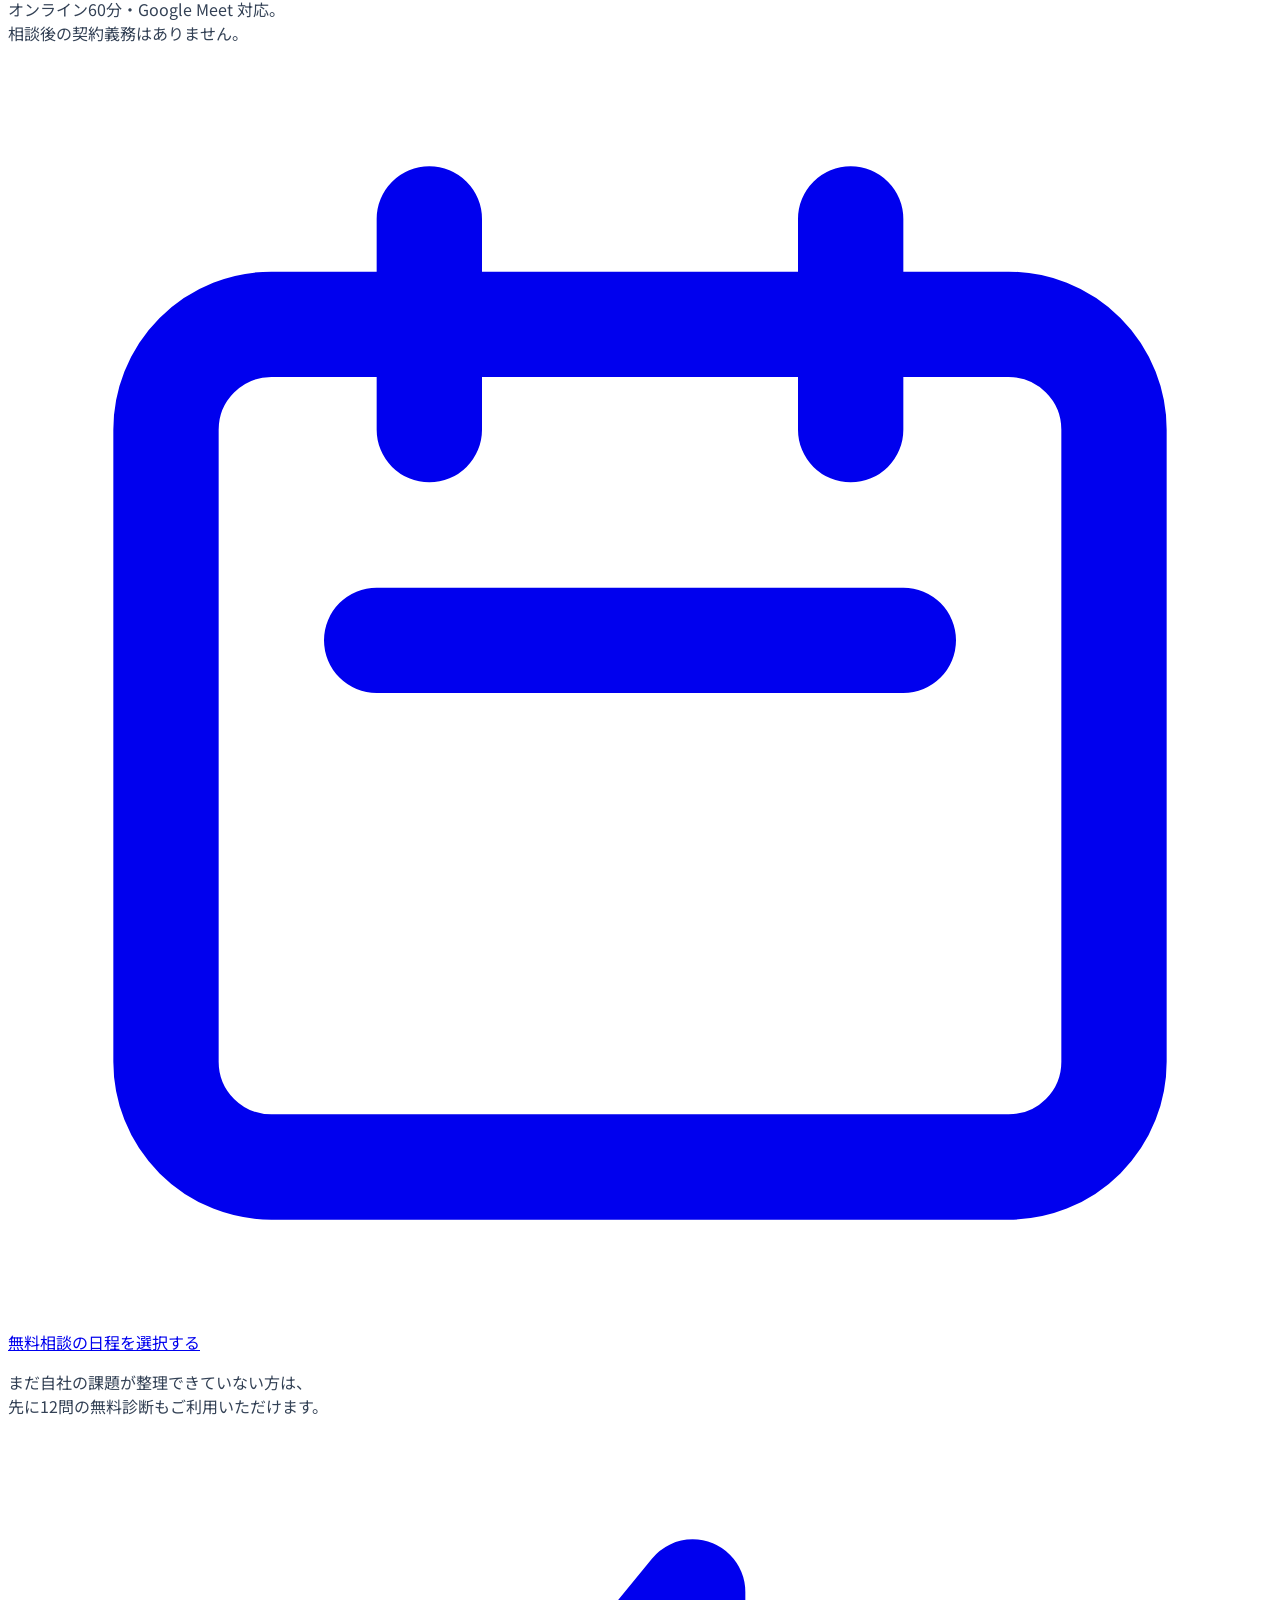
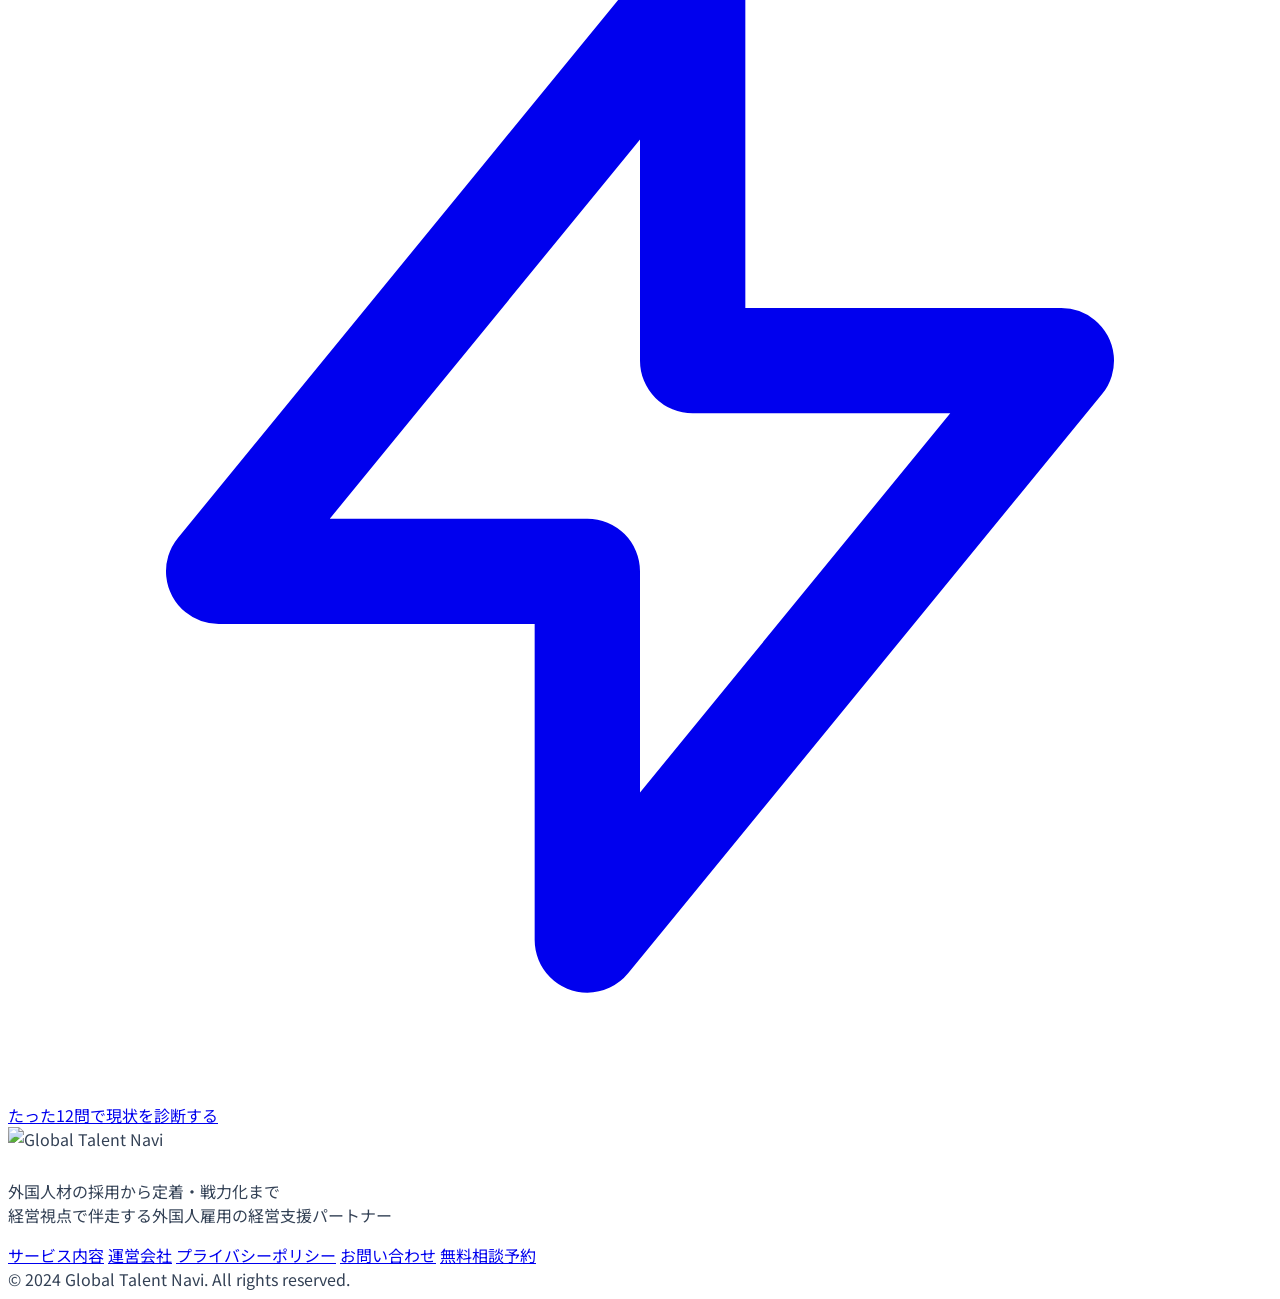
==== commit 2d1572ed: "feat(diagnosis): 診断名を「外国人材活用診断」に統一し雇用経験Q1とルート別出し分けを追加 - 診断冒頭に雇用経験Q1（current/past/none_considering）をM" ====
--- a/public/consultation/index.html
+++ b/public/consultation/index.html
@@ -130,7 +130,7 @@
       <div class="flex items-center gap-4">
         <a href="https://www.globaltalent-navi.com/diagnosis/" target="_blank" rel="noopener" data-cta-location="header" class="hidden md:flex text-gold-600 font-bold border-2 border-gold-500 px-4 py-2 rounded-full hover:bg-gold-50 transition text-sm items-center gap-1">
           <svg class="w-4 h-4" fill="none" stroke="currentColor" viewBox="0 0 24 24"><path stroke-linecap="round" stroke-linejoin="round" stroke-width="2" d="M13 10V3L4 14h7v7l9-11h-7z"></path></svg>
-          60秒で診断
+          12問で診断
         </a>
         <a href="/consultation/" class="bg-navy-900 text-white font-bold px-6 py-2 rounded-full hover:bg-navy-800 transition text-sm">
           無料相談
@@ -304,11 +304,11 @@
 
       <!-- 補助導線 -->
       <div class="mt-14 pt-10 border-t border-gray-700">
-        <p class="text-gray-300 text-sm md:text-base mb-4">まだ自社の課題が整理できていない方は、<br class="md:hidden">先に60秒の無料診断もご利用いただけます。</p>
+        <p class="text-gray-300 text-sm md:text-base mb-4">まだ自社の課題が整理できていない方は、<br class="md:hidden">先に12問の無料診断もご利用いただけます。</p>
         <a href="https://www.globaltalent-navi.com/diagnosis/" target="_blank" rel="noopener" data-cta-location="consultation_diagnosis"
            class="inline-flex items-center justify-center gap-2 text-gold-400 font-bold border-2 border-gold-400/70 px-6 py-3 rounded-full hover:bg-gold-400/10 transition text-sm md:text-base">
           <svg class="w-4 h-4" fill="none" stroke="currentColor" viewBox="0 0 24 24"><path stroke-linecap="round" stroke-linejoin="round" stroke-width="2" d="M13 10V3L4 14h7v7l9-11h-7z"></path></svg>
-          60秒で現状を診断する
+          たった12問で現状を診断する
         </a>
       </div>
     </div>
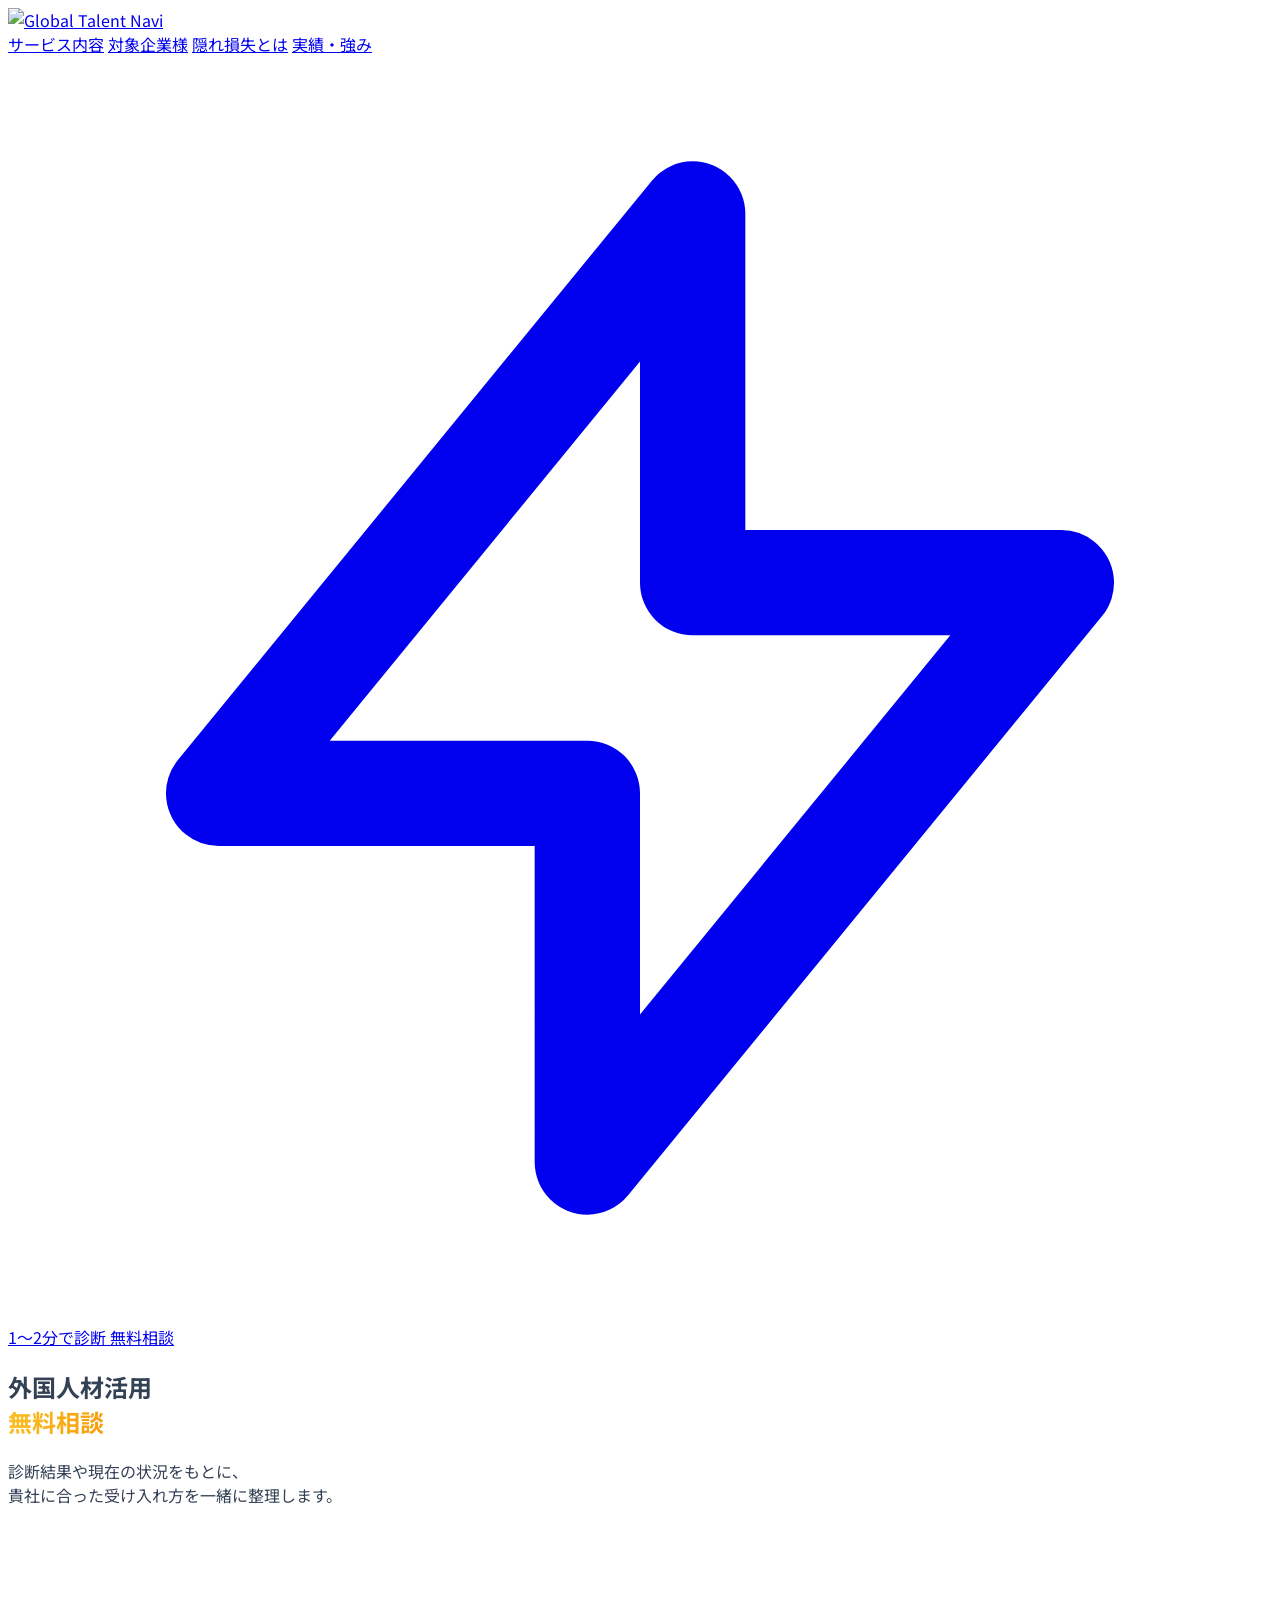
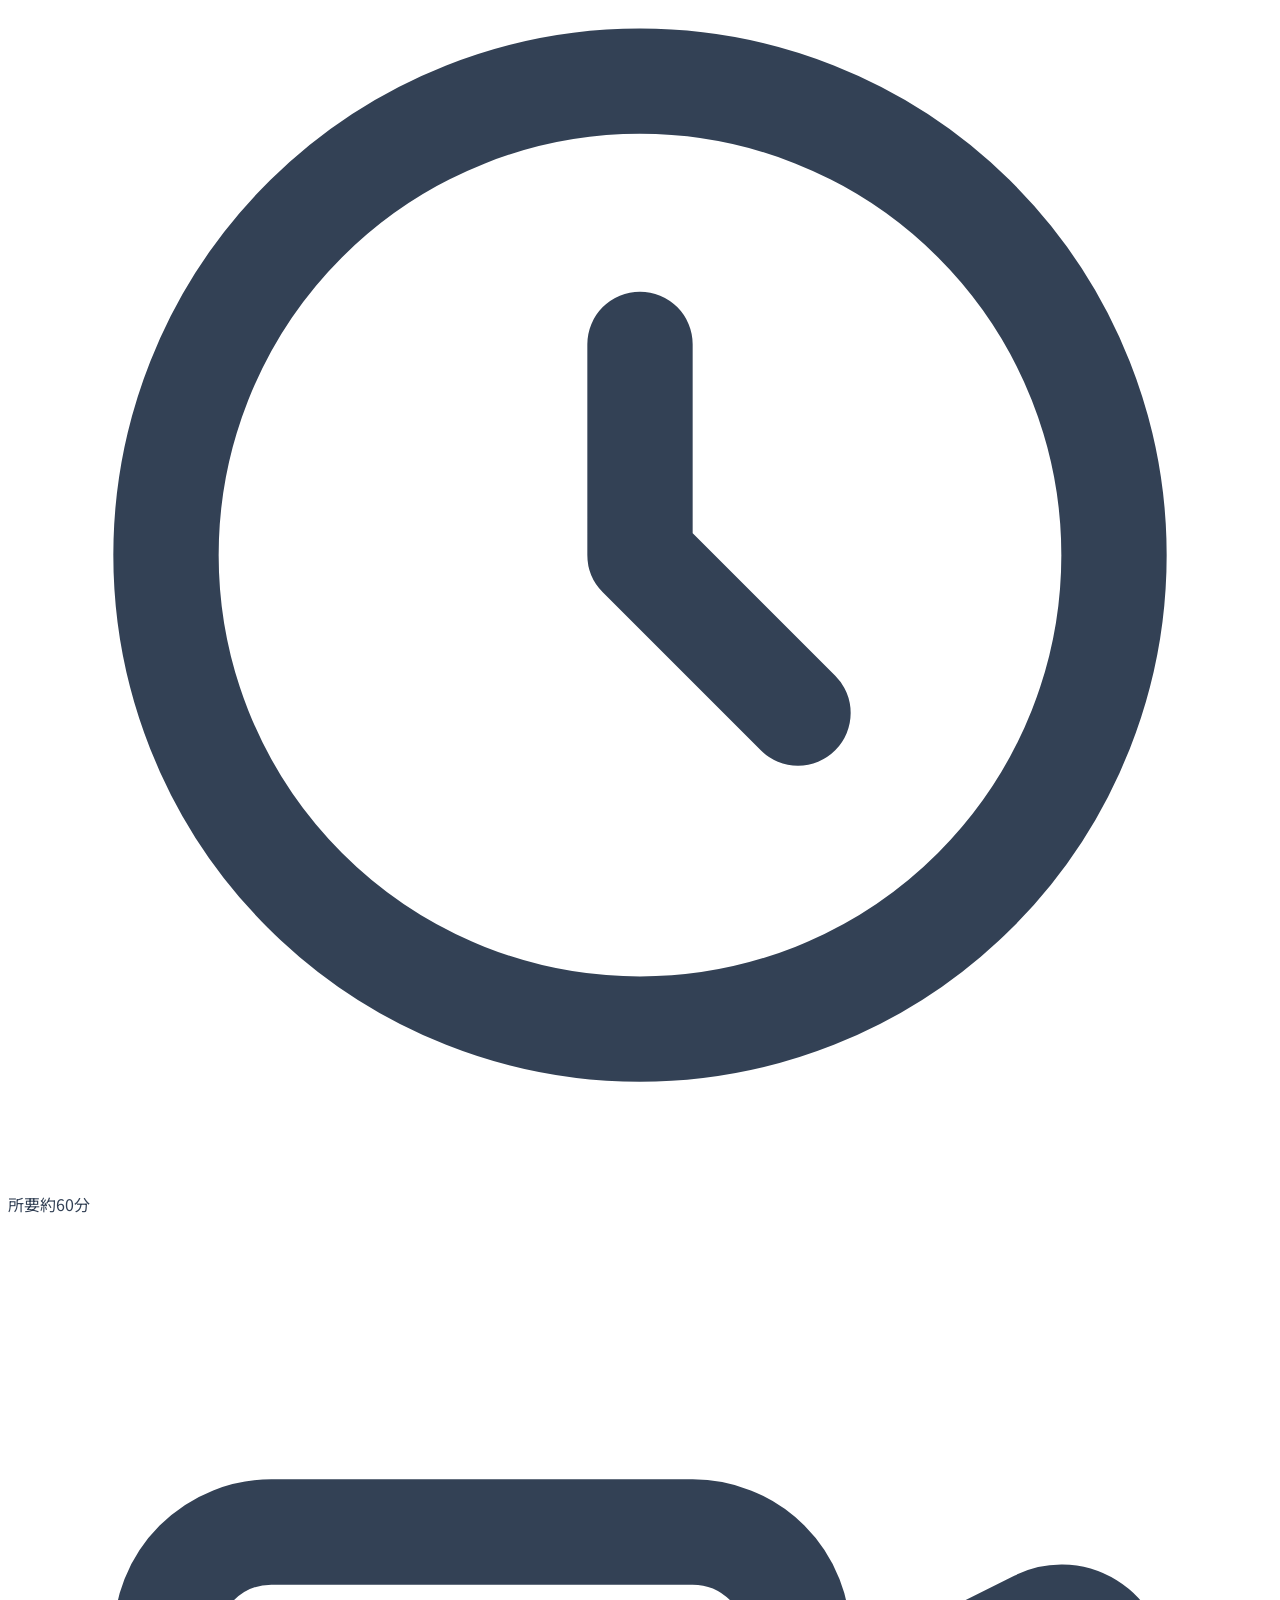
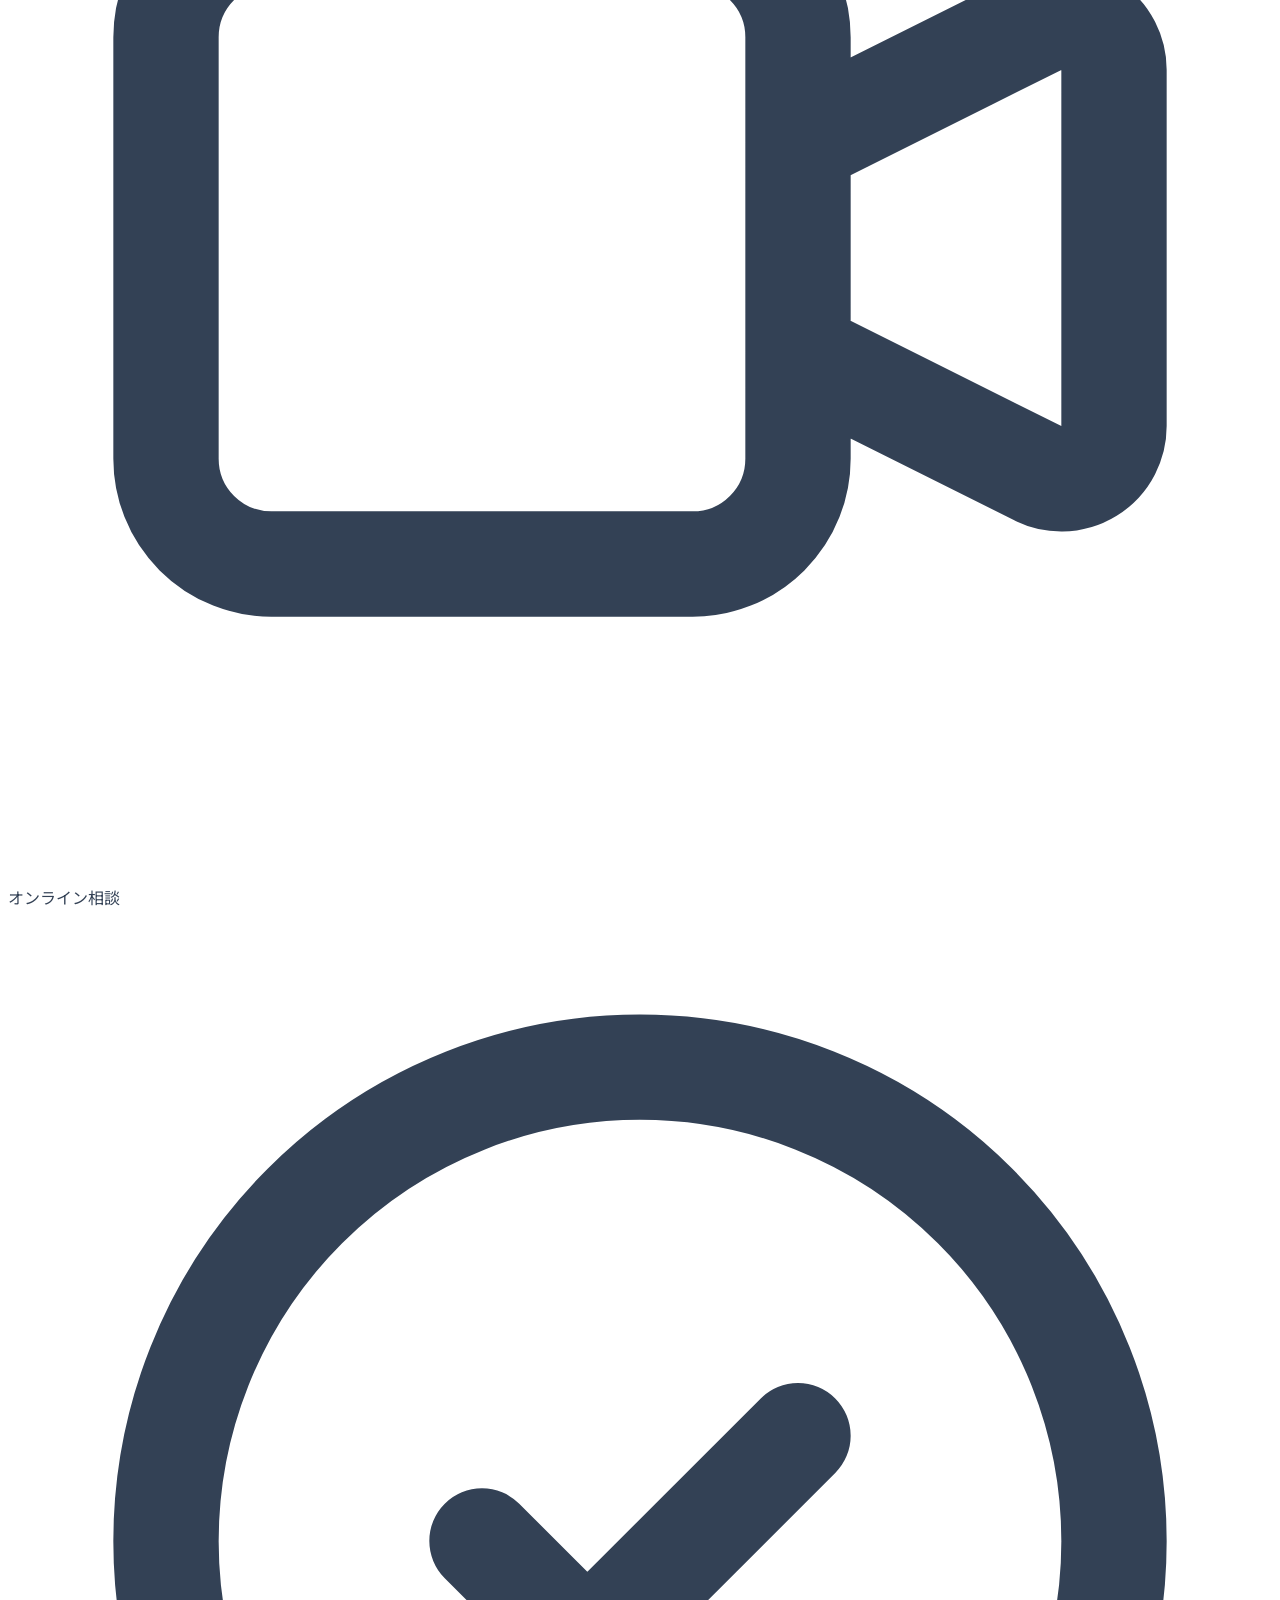
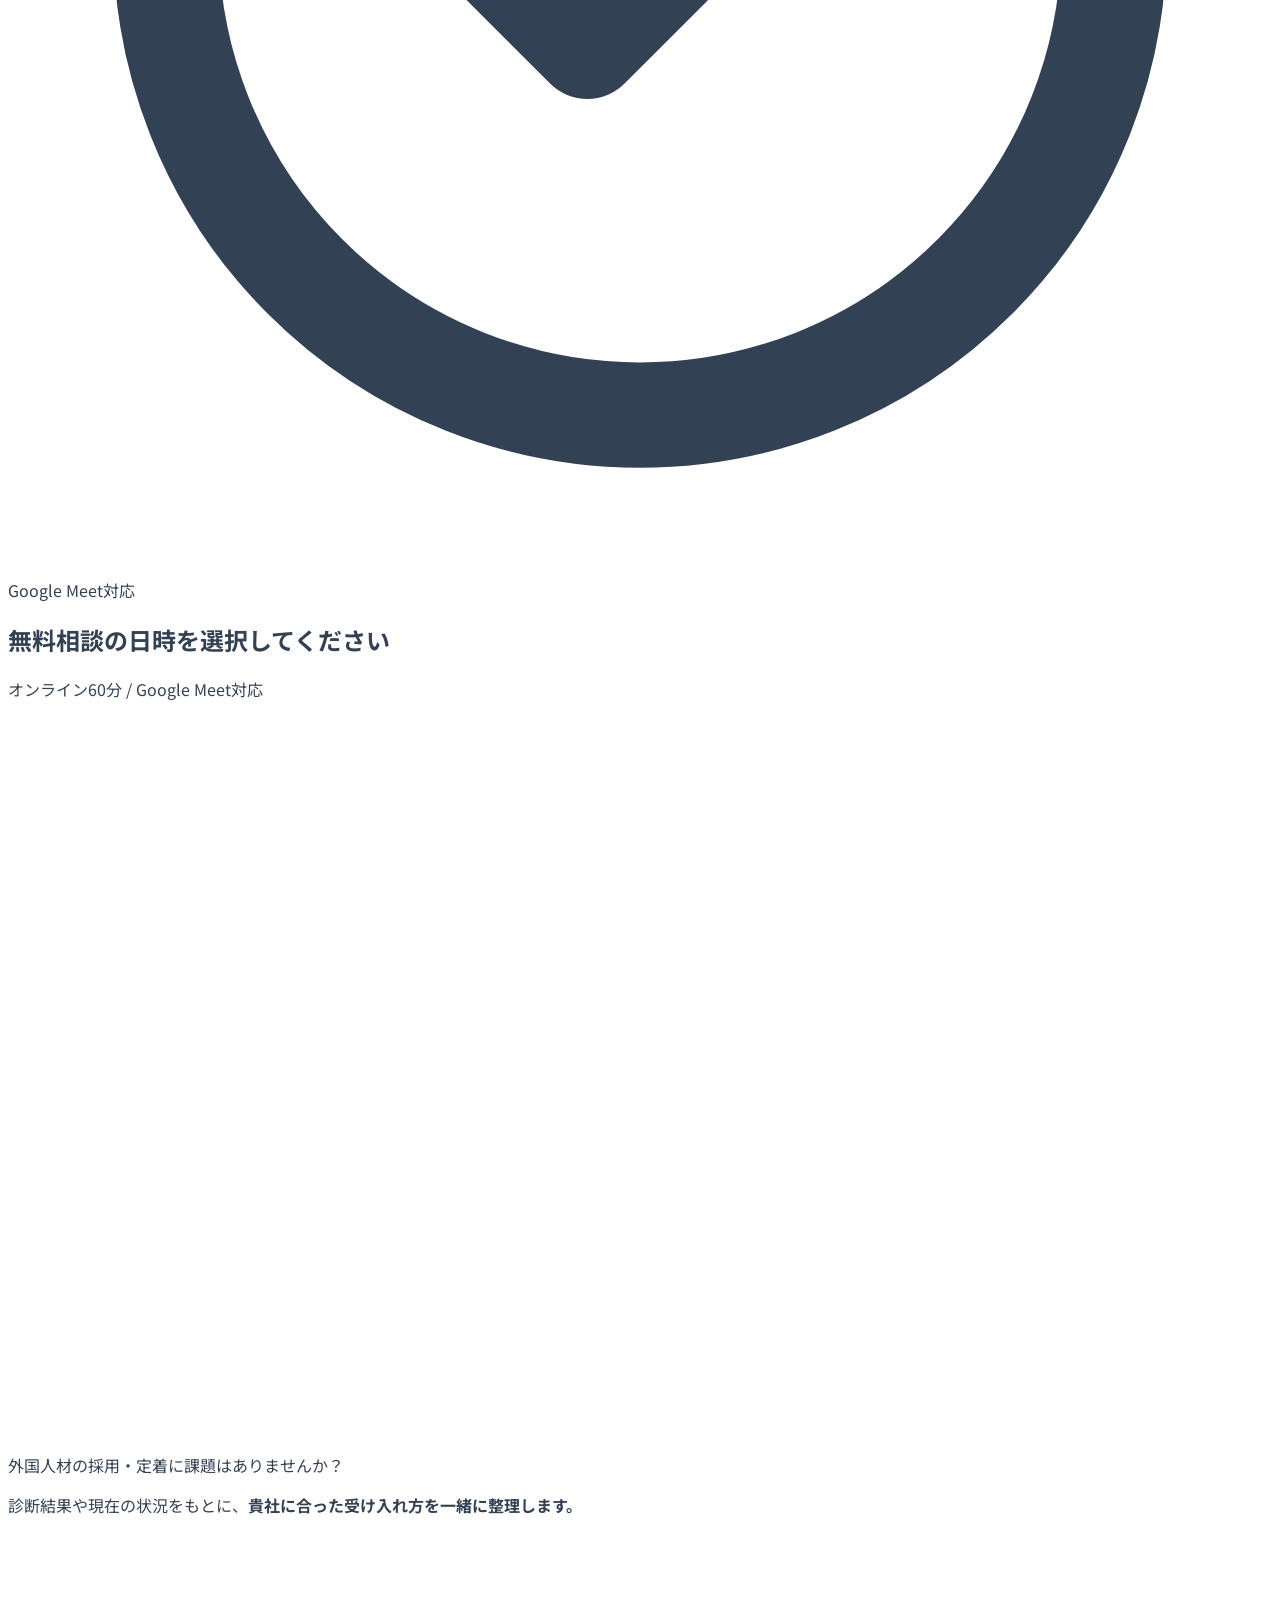
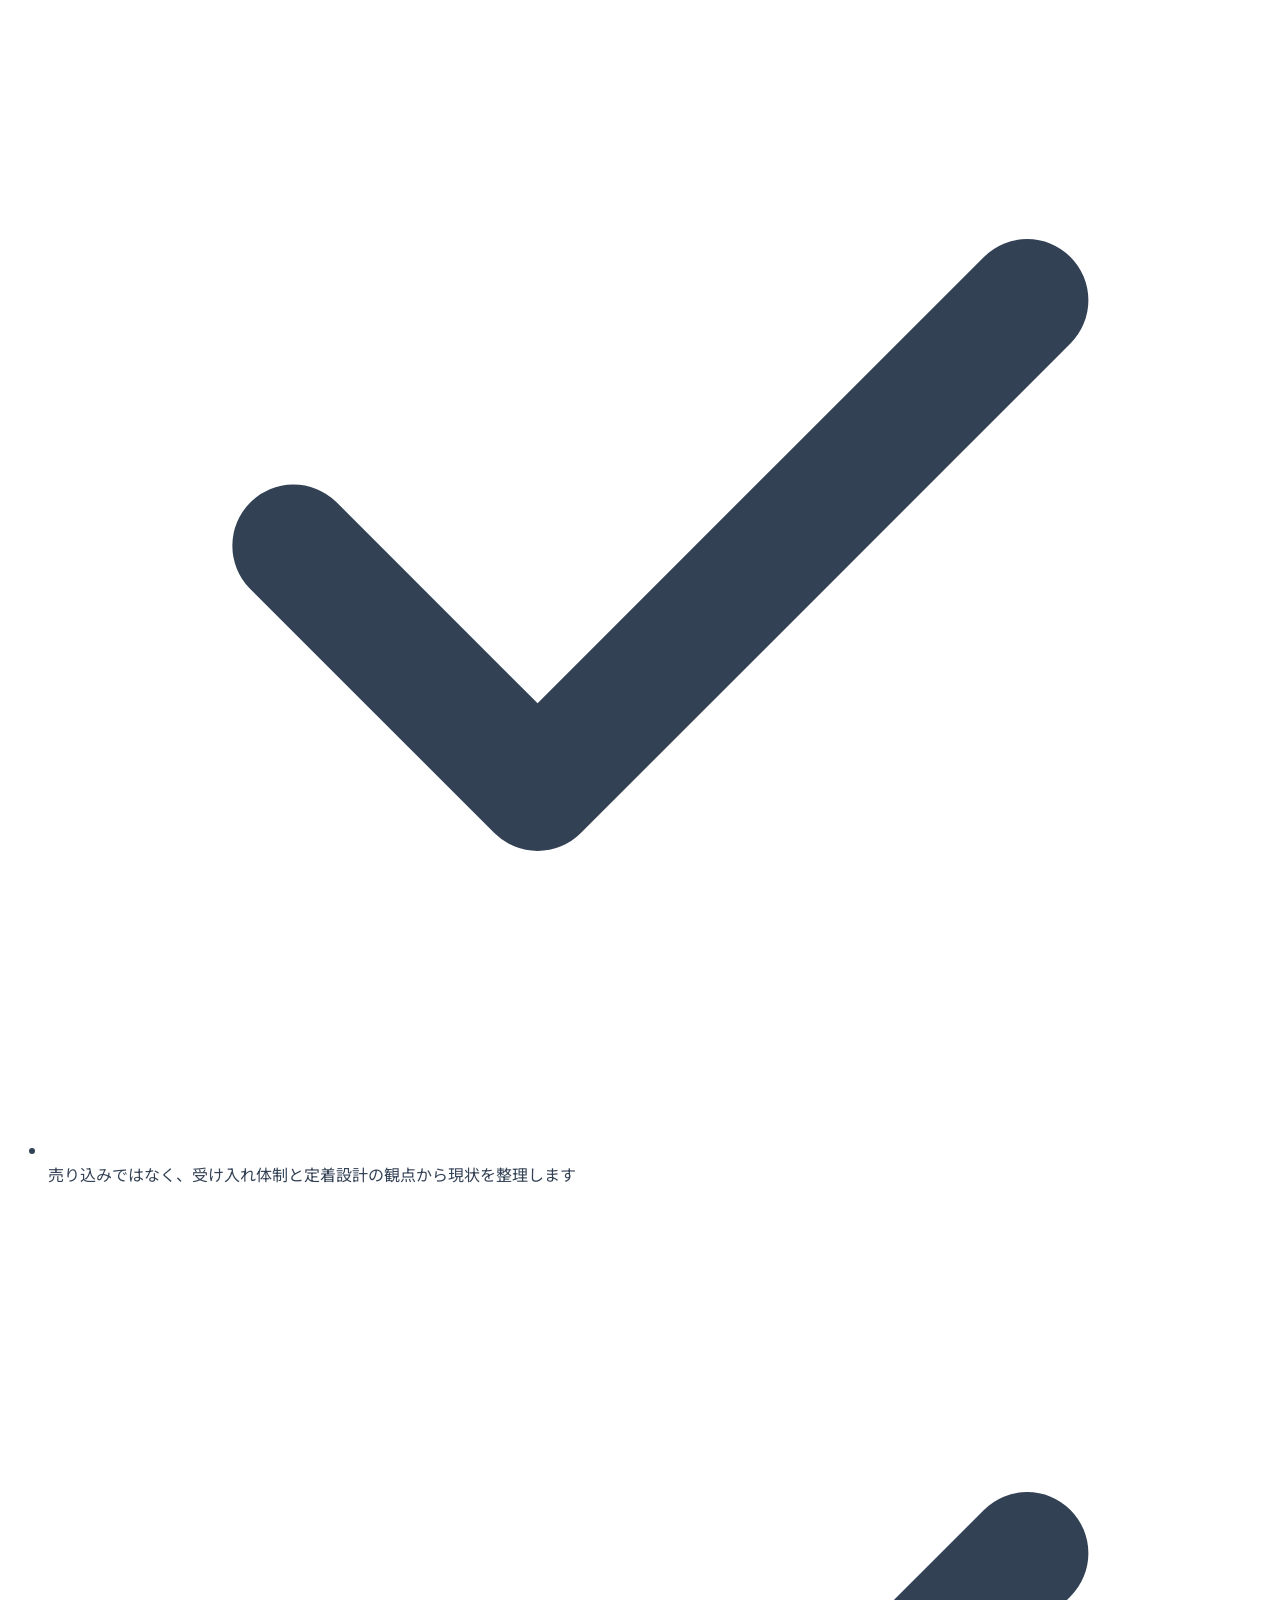
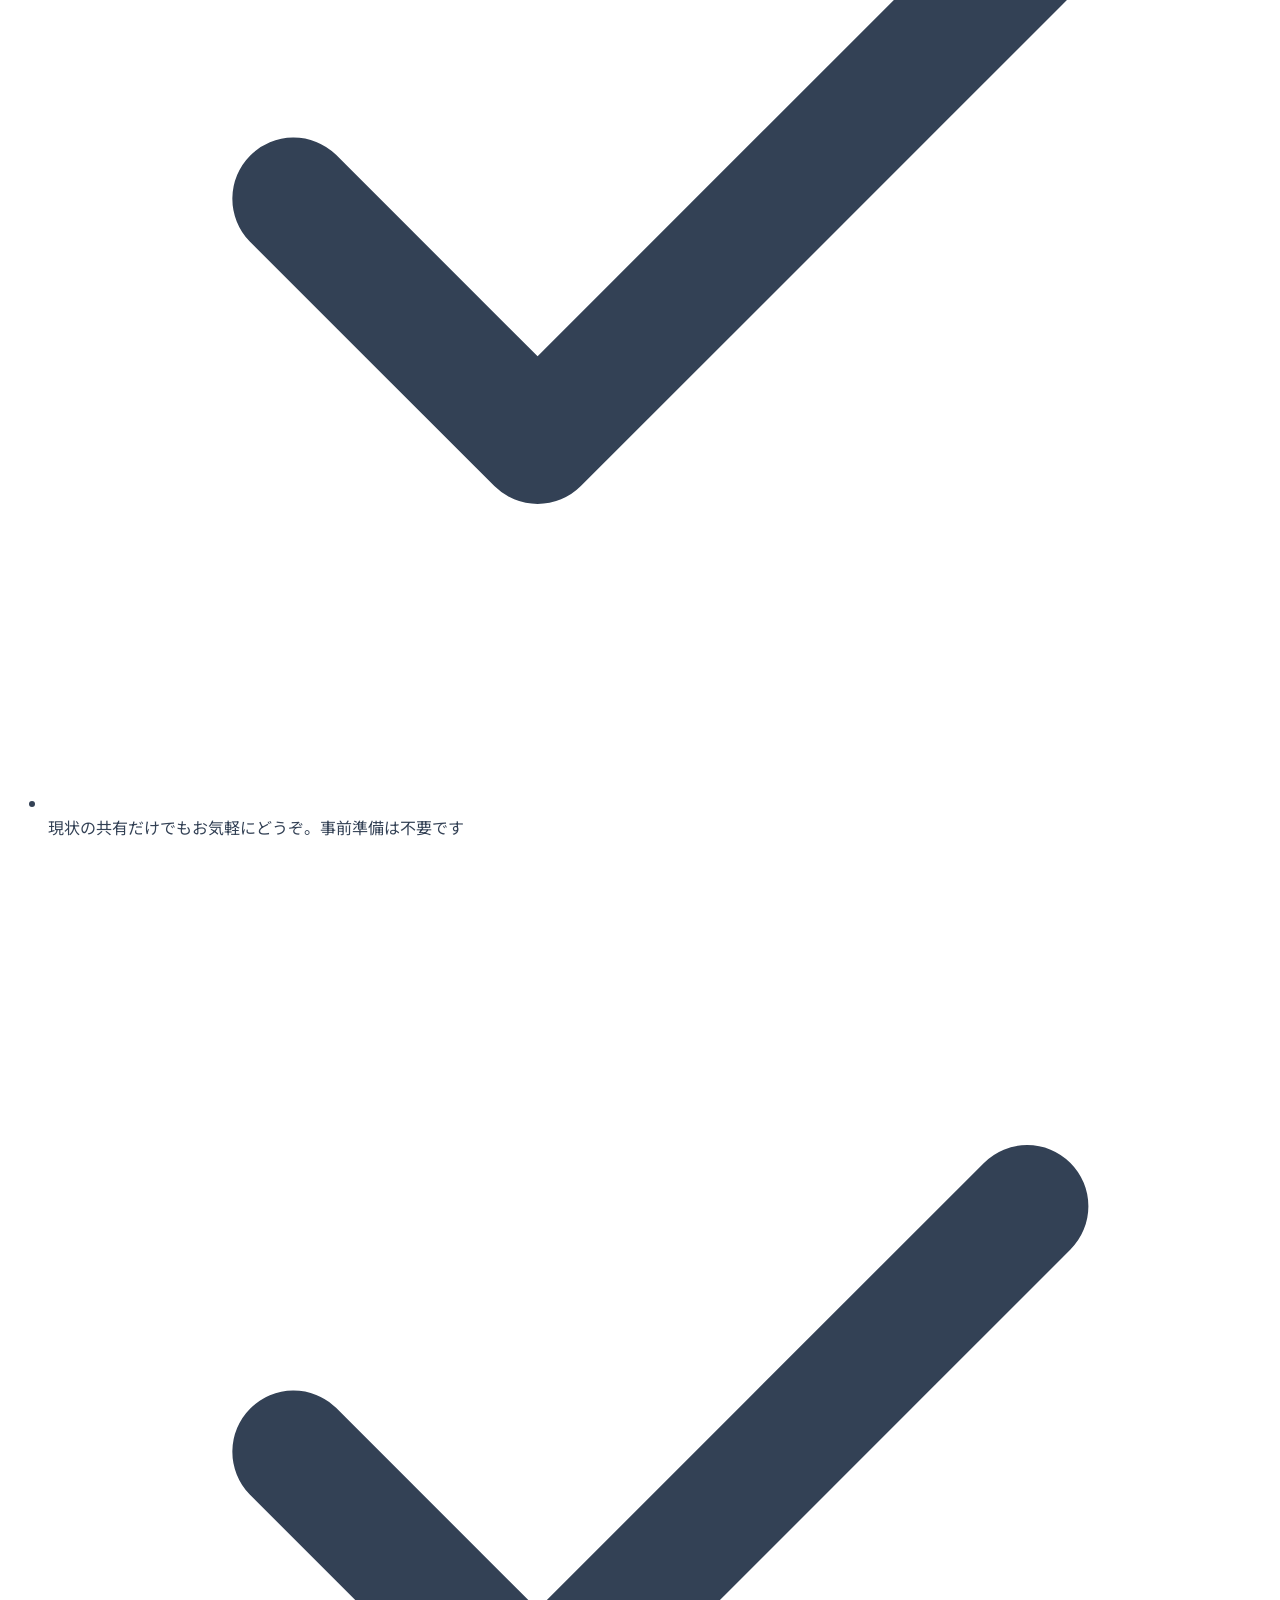
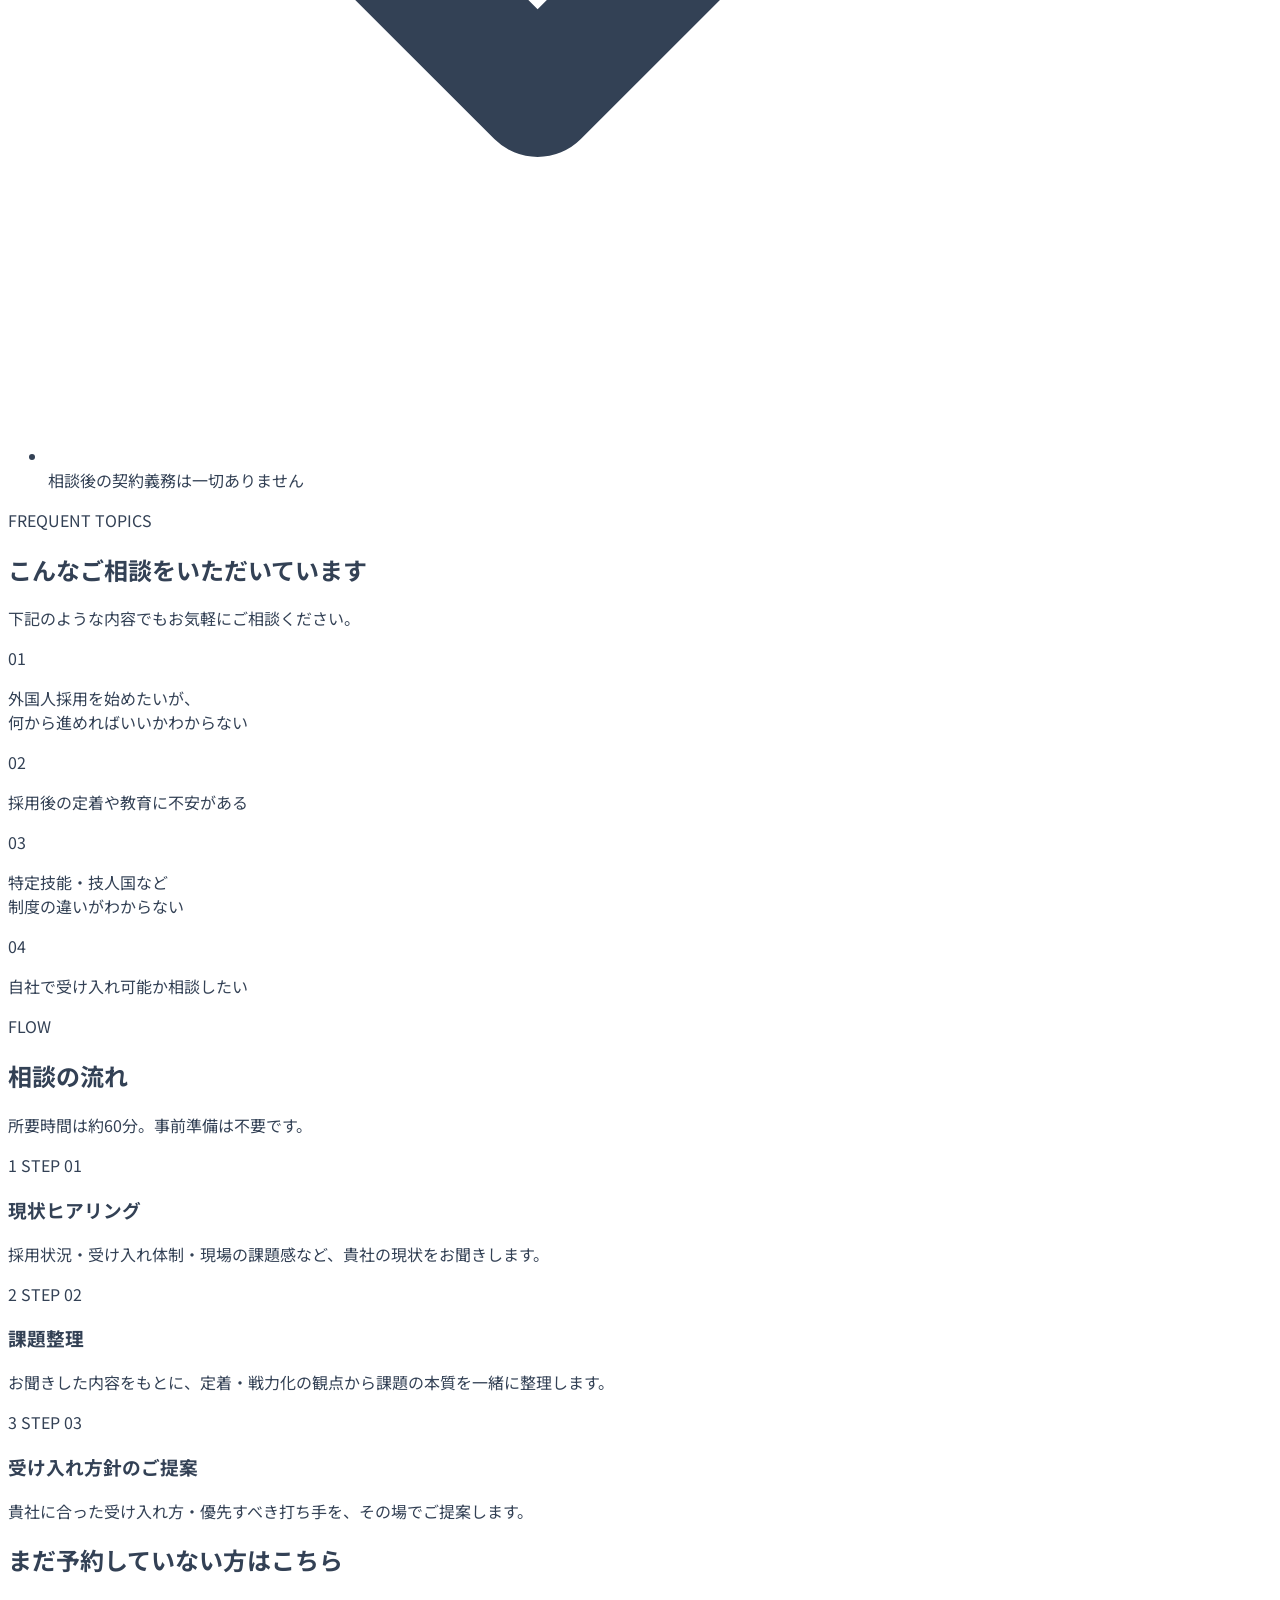
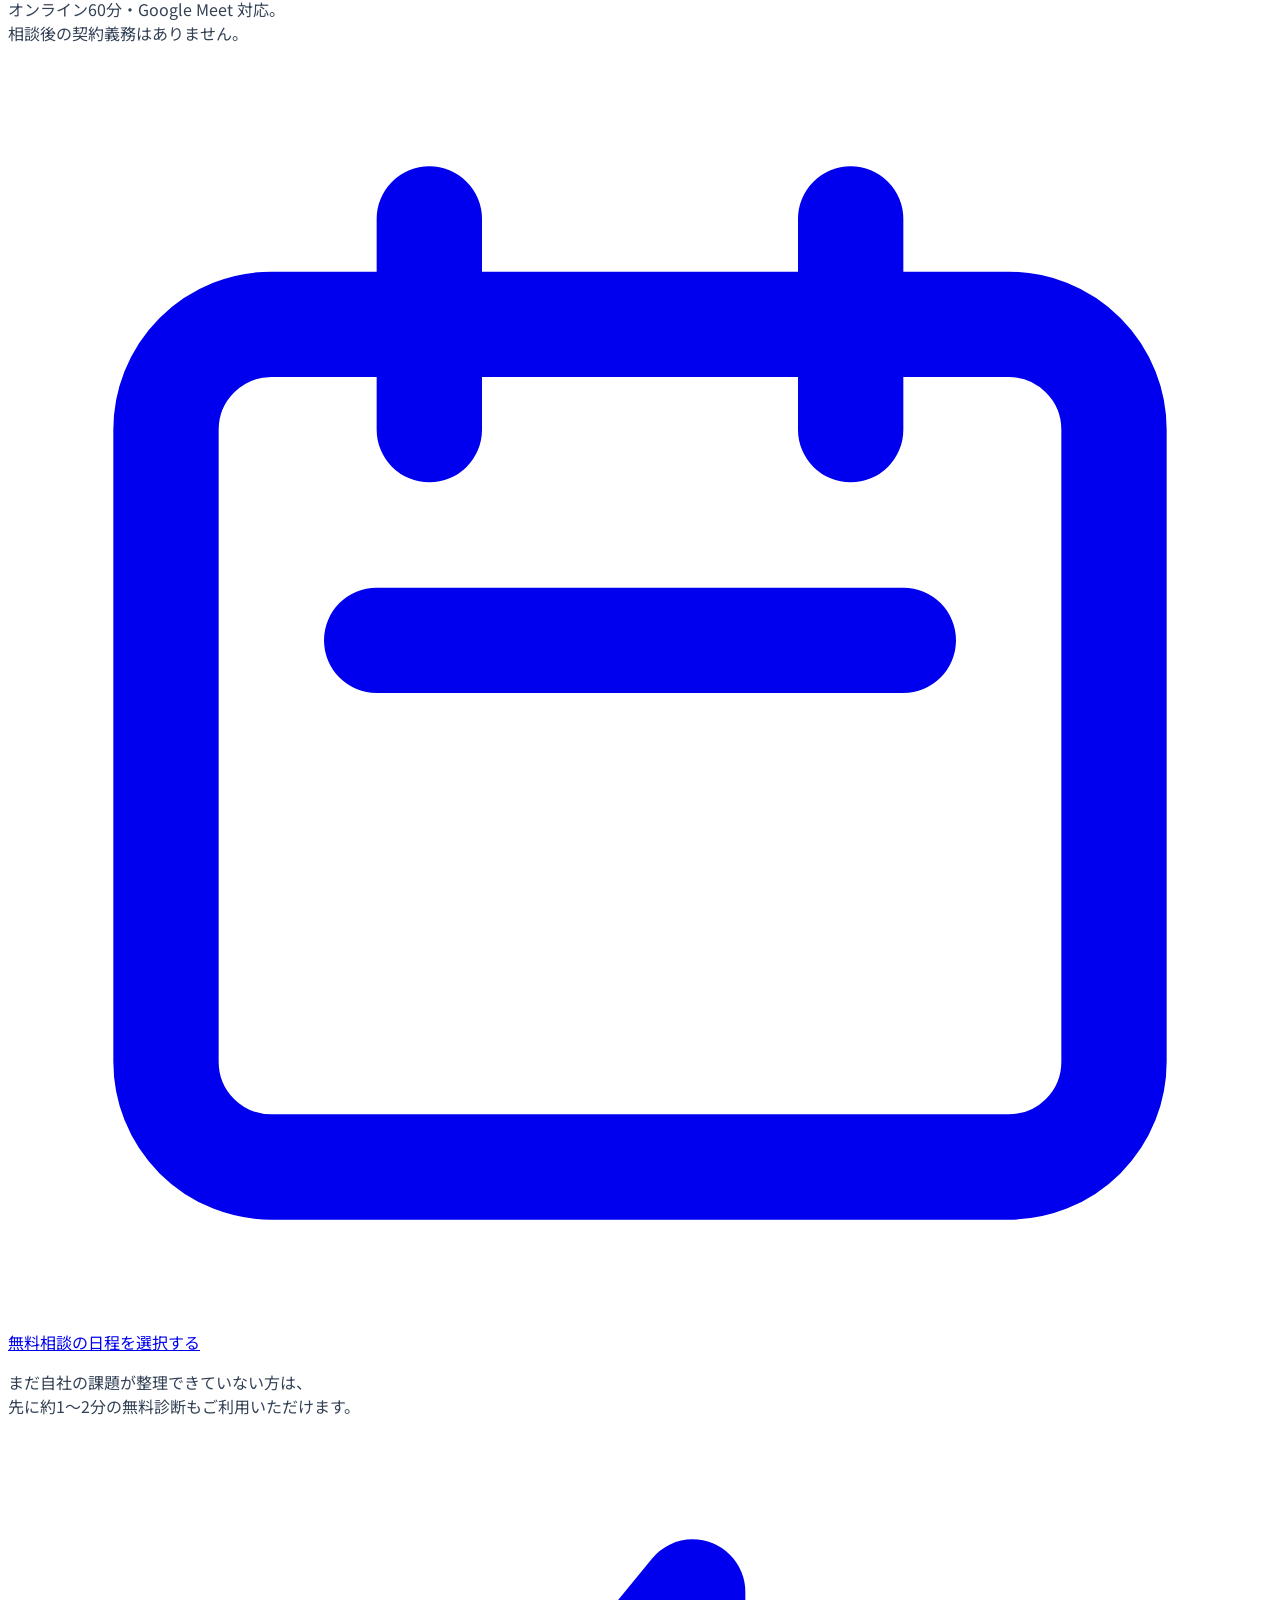
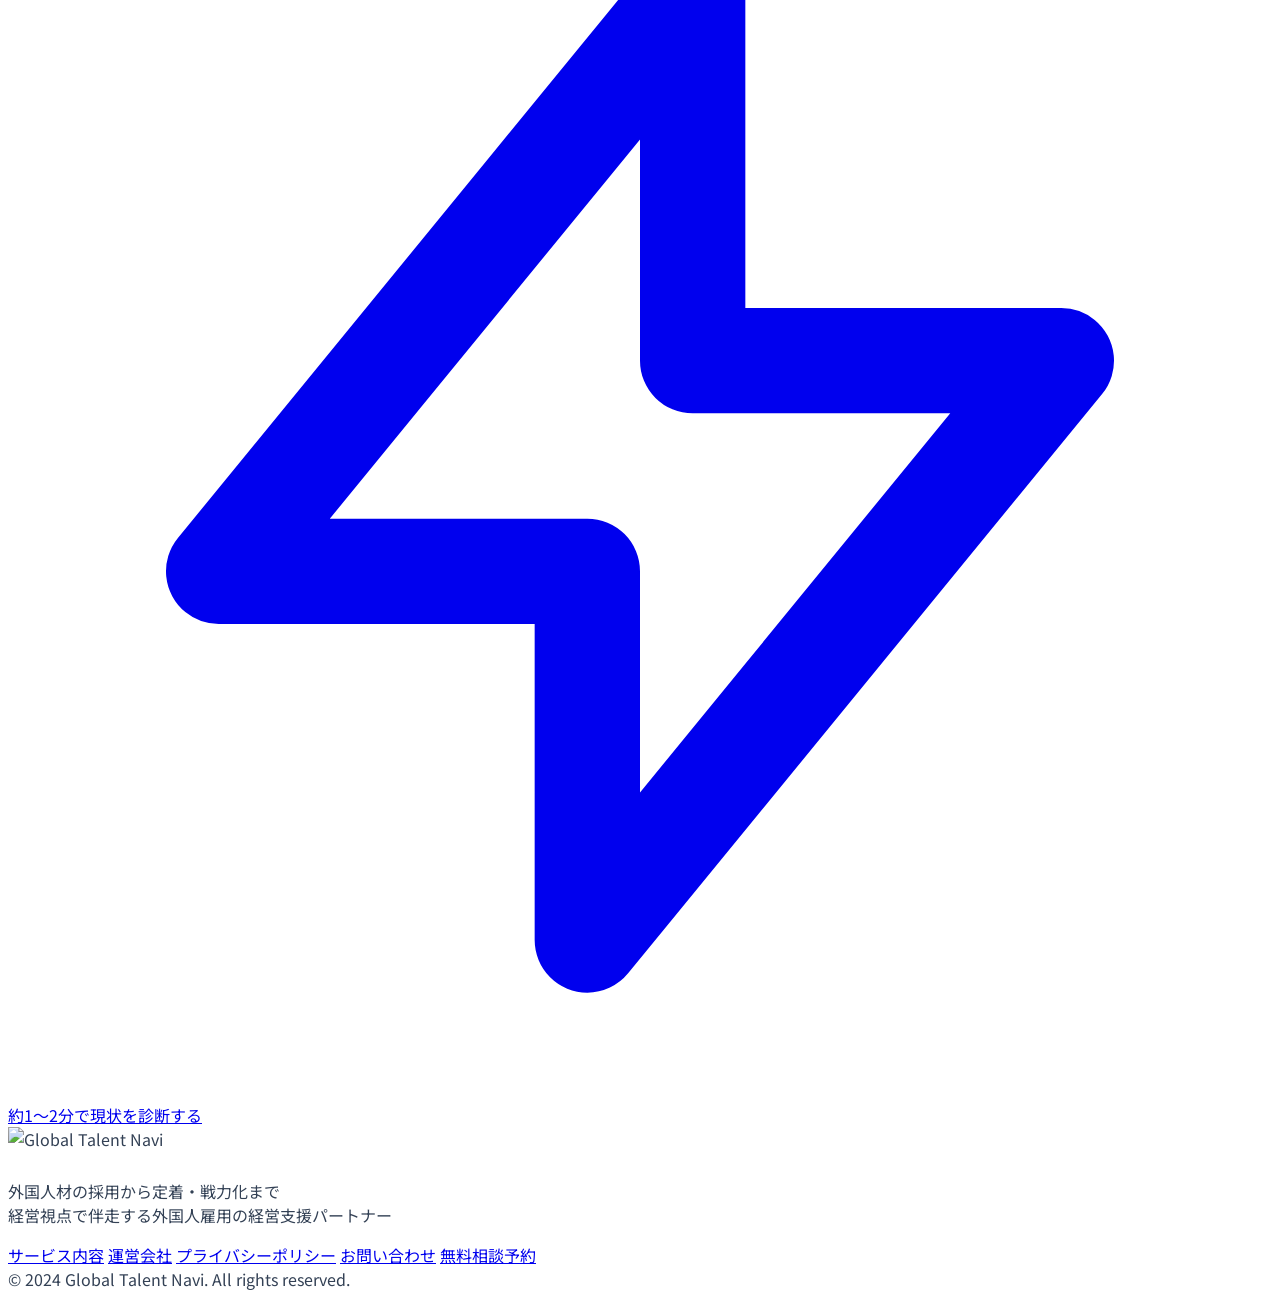
==== commit 58af3d63: "feat(diagnosis): 商談前の顧客分類を強化（Q1改定・Q2条件追加・分類別出し分け・AIコメント分岐） - Q1選択肢を「現在雇用/過去に雇用していたが現在はいない/雇用経験はない」に変" ====
--- a/public/consultation/index.html
+++ b/public/consultation/index.html
@@ -130,7 +130,7 @@
       <div class="flex items-center gap-4">
         <a href="https://www.globaltalent-navi.com/diagnosis/" target="_blank" rel="noopener" data-cta-location="header" class="hidden md:flex text-gold-600 font-bold border-2 border-gold-500 px-4 py-2 rounded-full hover:bg-gold-50 transition text-sm items-center gap-1">
           <svg class="w-4 h-4" fill="none" stroke="currentColor" viewBox="0 0 24 24"><path stroke-linecap="round" stroke-linejoin="round" stroke-width="2" d="M13 10V3L4 14h7v7l9-11h-7z"></path></svg>
-          12問で診断
+          1〜2分で診断
         </a>
         <a href="/consultation/" class="bg-navy-900 text-white font-bold px-6 py-2 rounded-full hover:bg-navy-800 transition text-sm">
           無料相談
@@ -304,11 +304,11 @@
 
       <!-- 補助導線 -->
       <div class="mt-14 pt-10 border-t border-gray-700">
-        <p class="text-gray-300 text-sm md:text-base mb-4">まだ自社の課題が整理できていない方は、<br class="md:hidden">先に12問の無料診断もご利用いただけます。</p>
+        <p class="text-gray-300 text-sm md:text-base mb-4">まだ自社の課題が整理できていない方は、<br class="md:hidden">先に約1〜2分の無料診断もご利用いただけます。</p>
         <a href="https://www.globaltalent-navi.com/diagnosis/" target="_blank" rel="noopener" data-cta-location="consultation_diagnosis"
            class="inline-flex items-center justify-center gap-2 text-gold-400 font-bold border-2 border-gold-400/70 px-6 py-3 rounded-full hover:bg-gold-400/10 transition text-sm md:text-base">
           <svg class="w-4 h-4" fill="none" stroke="currentColor" viewBox="0 0 24 24"><path stroke-linecap="round" stroke-linejoin="round" stroke-width="2" d="M13 10V3L4 14h7v7l9-11h-7z"></path></svg>
-          たった12問で現状を診断する
+          約1〜2分で現状を診断する
         </a>
       </div>
     </div>
